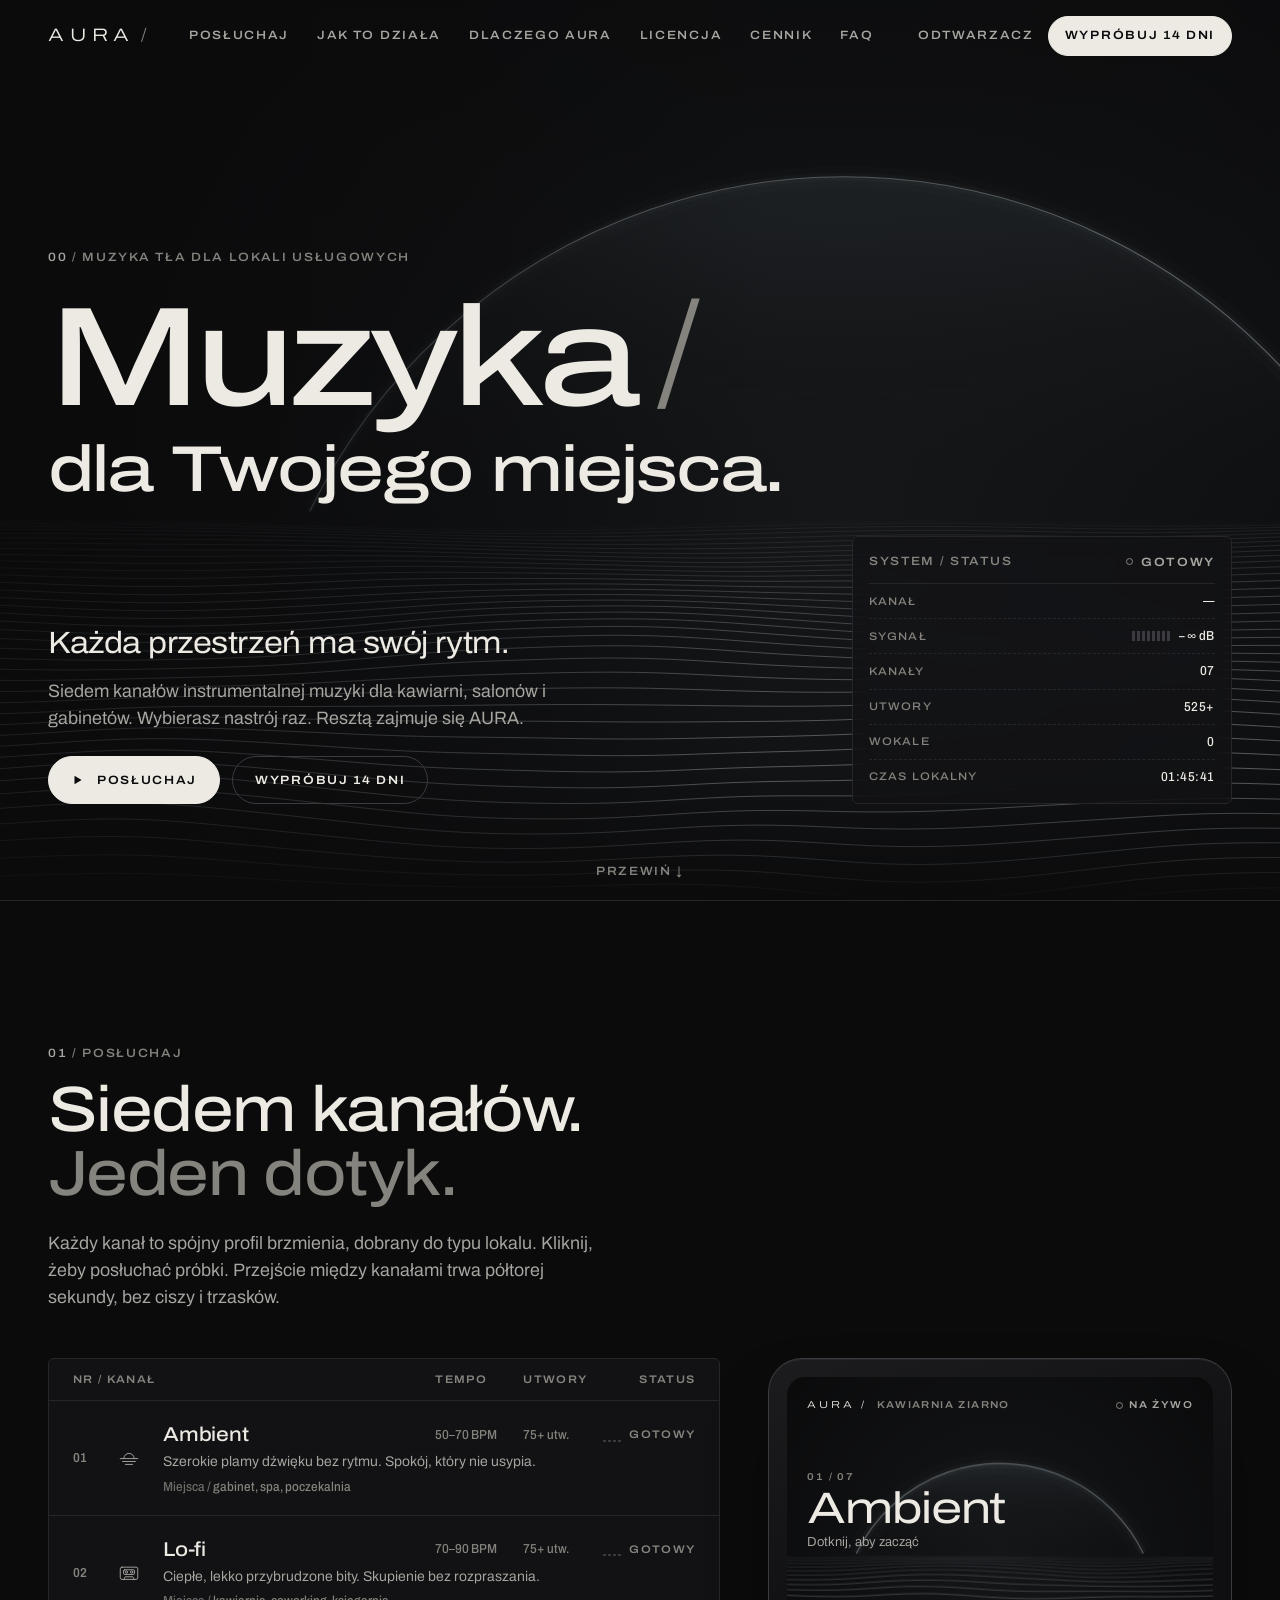
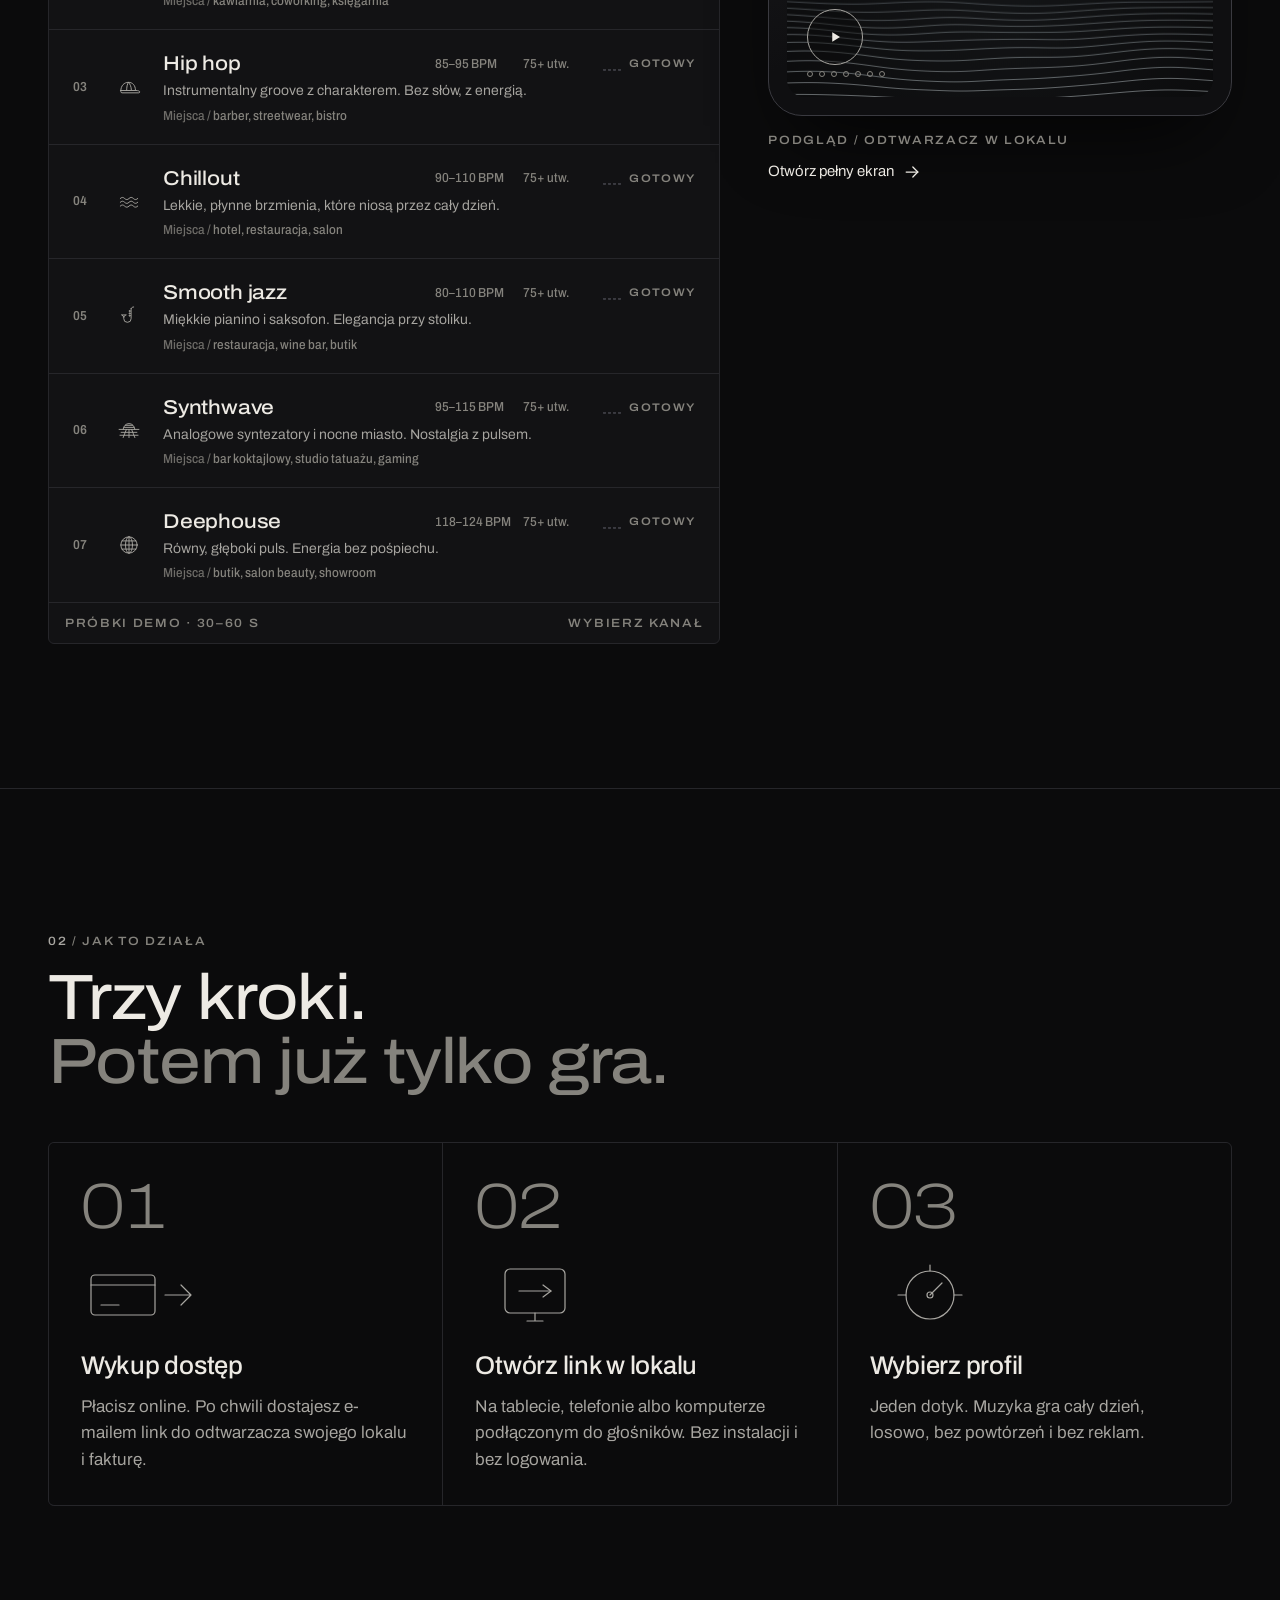
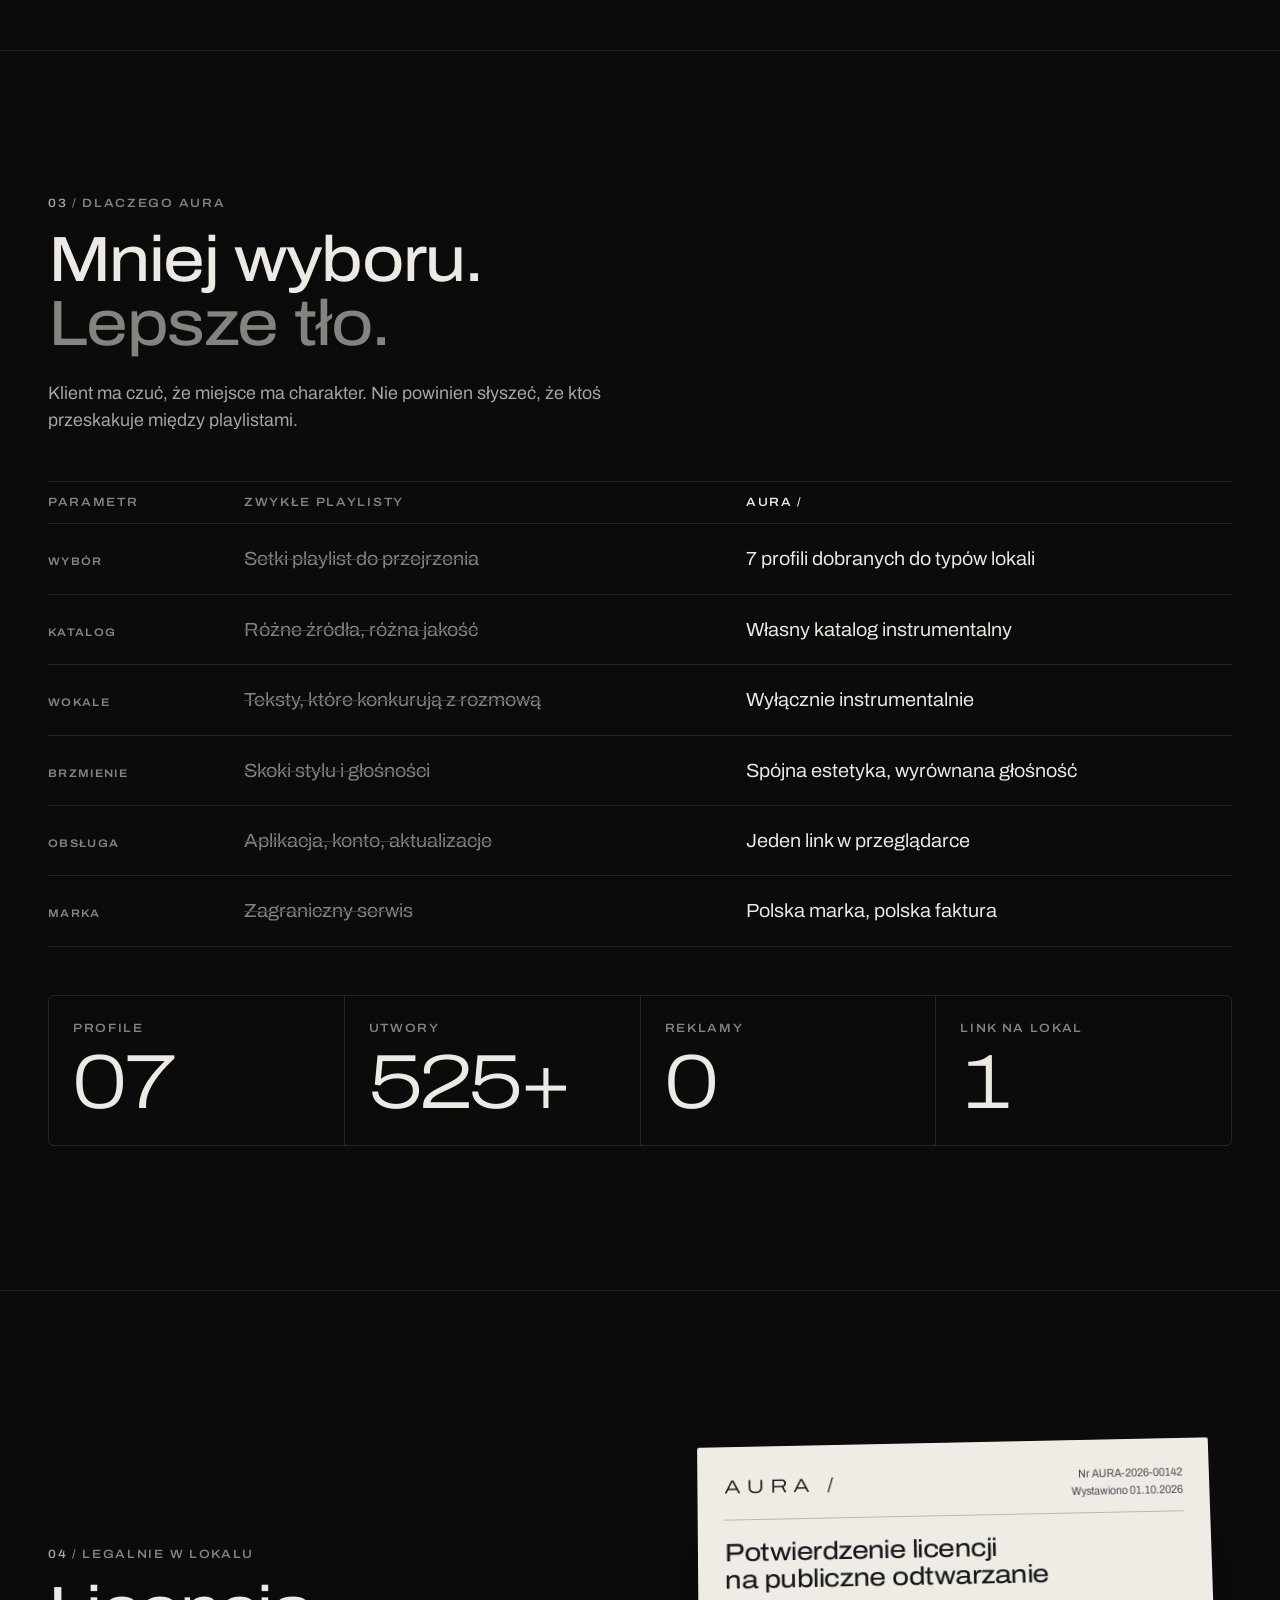
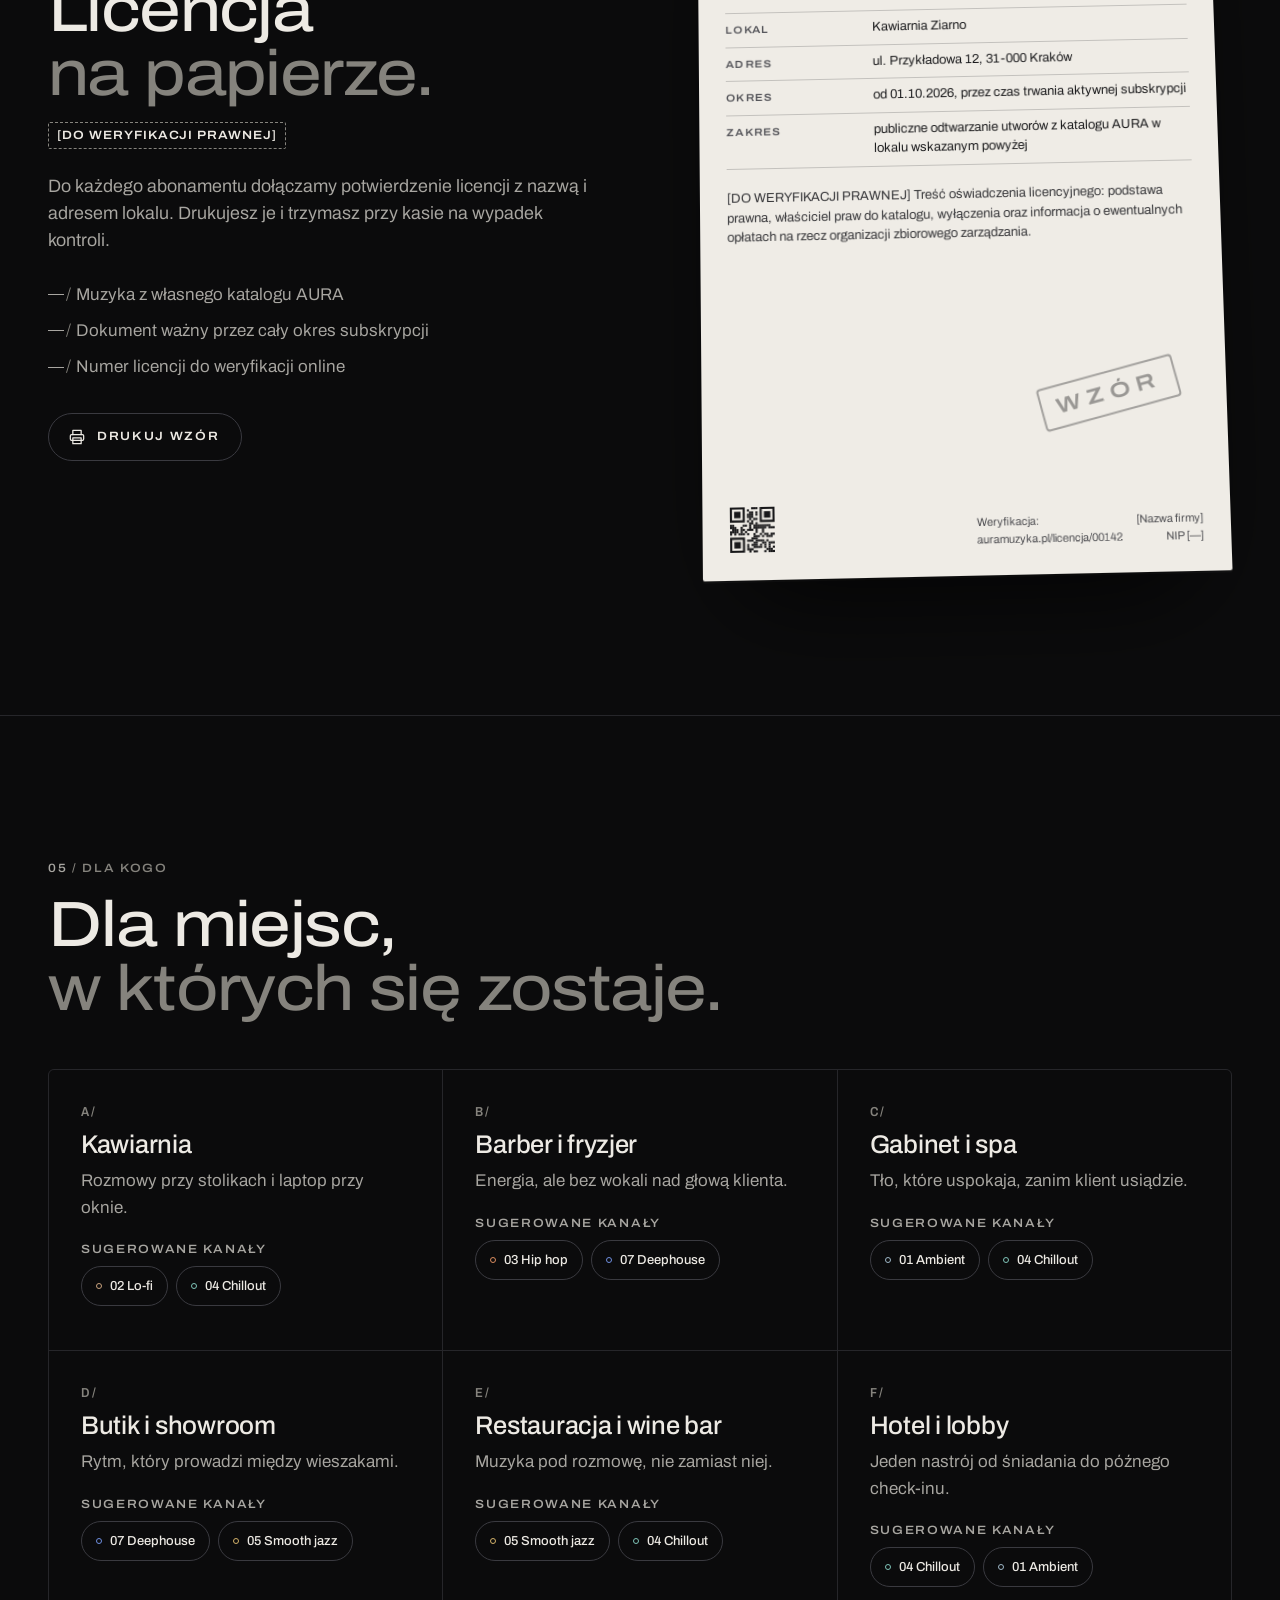
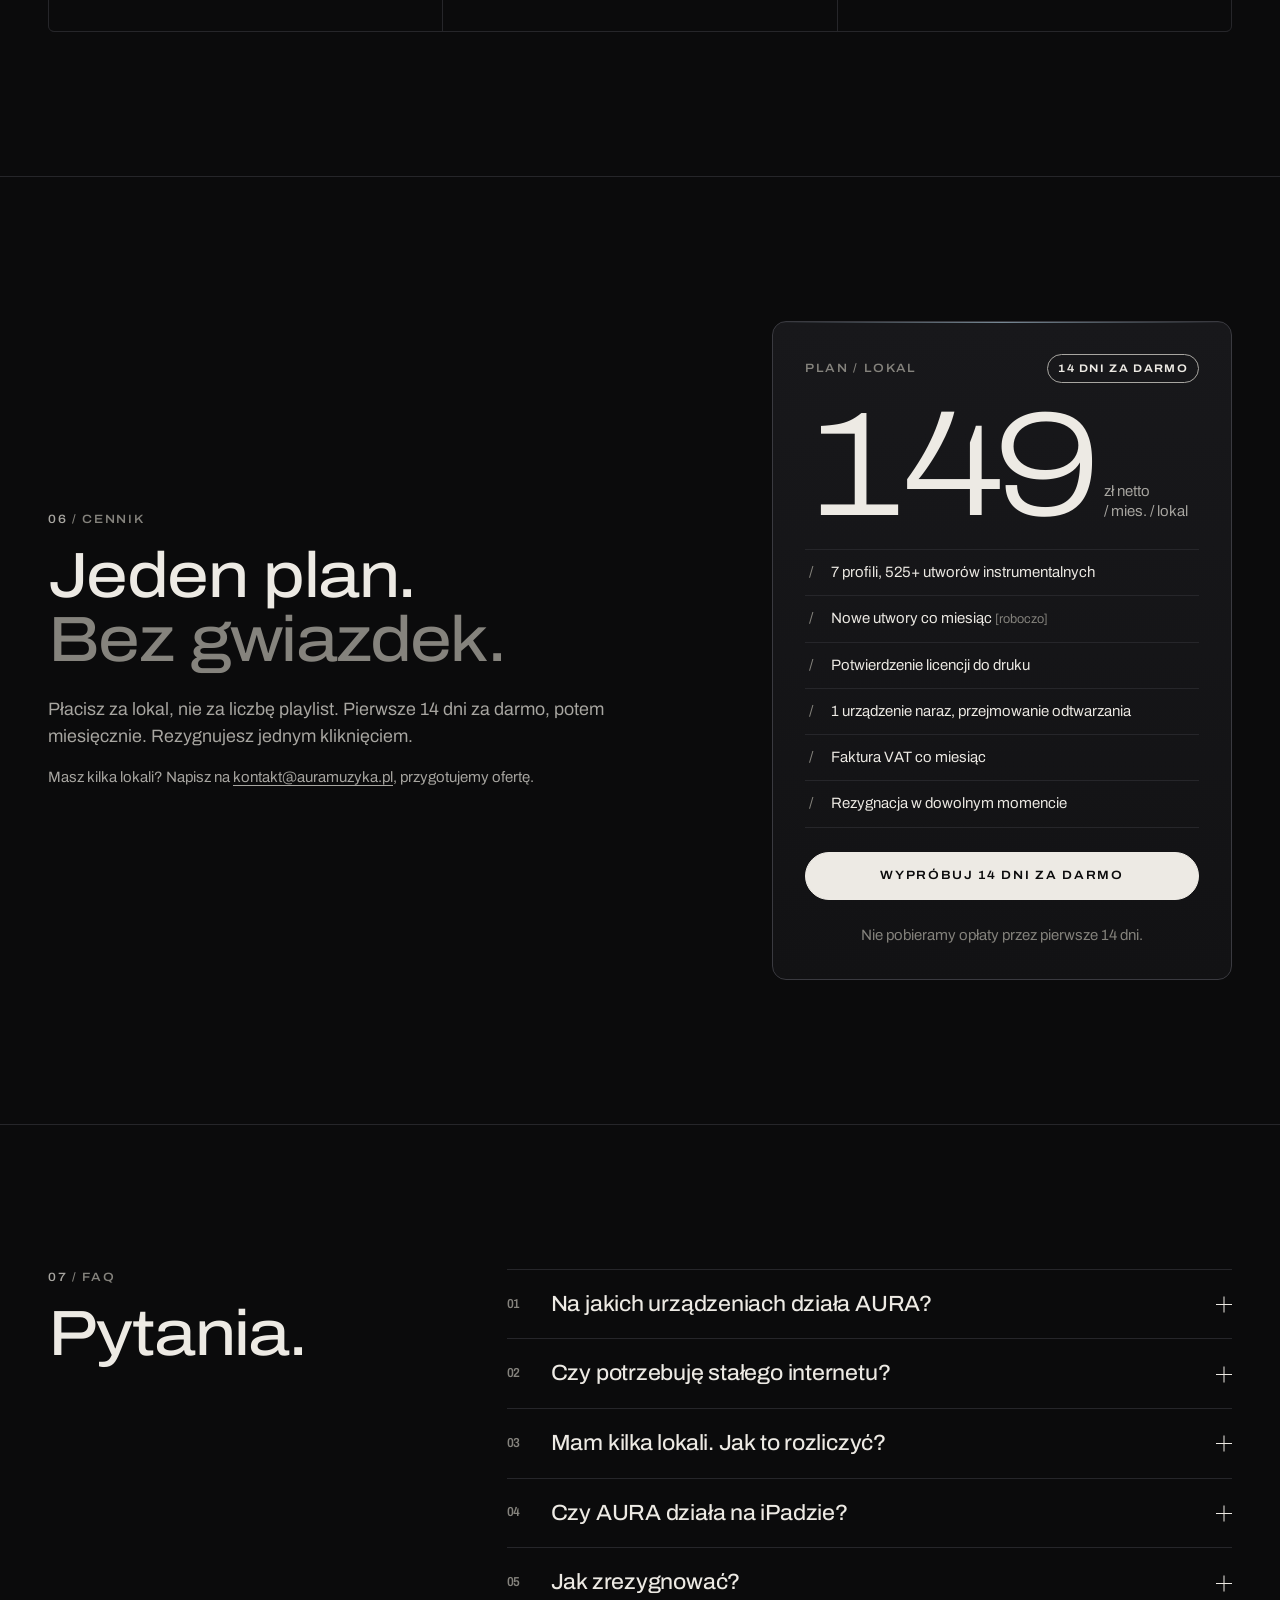
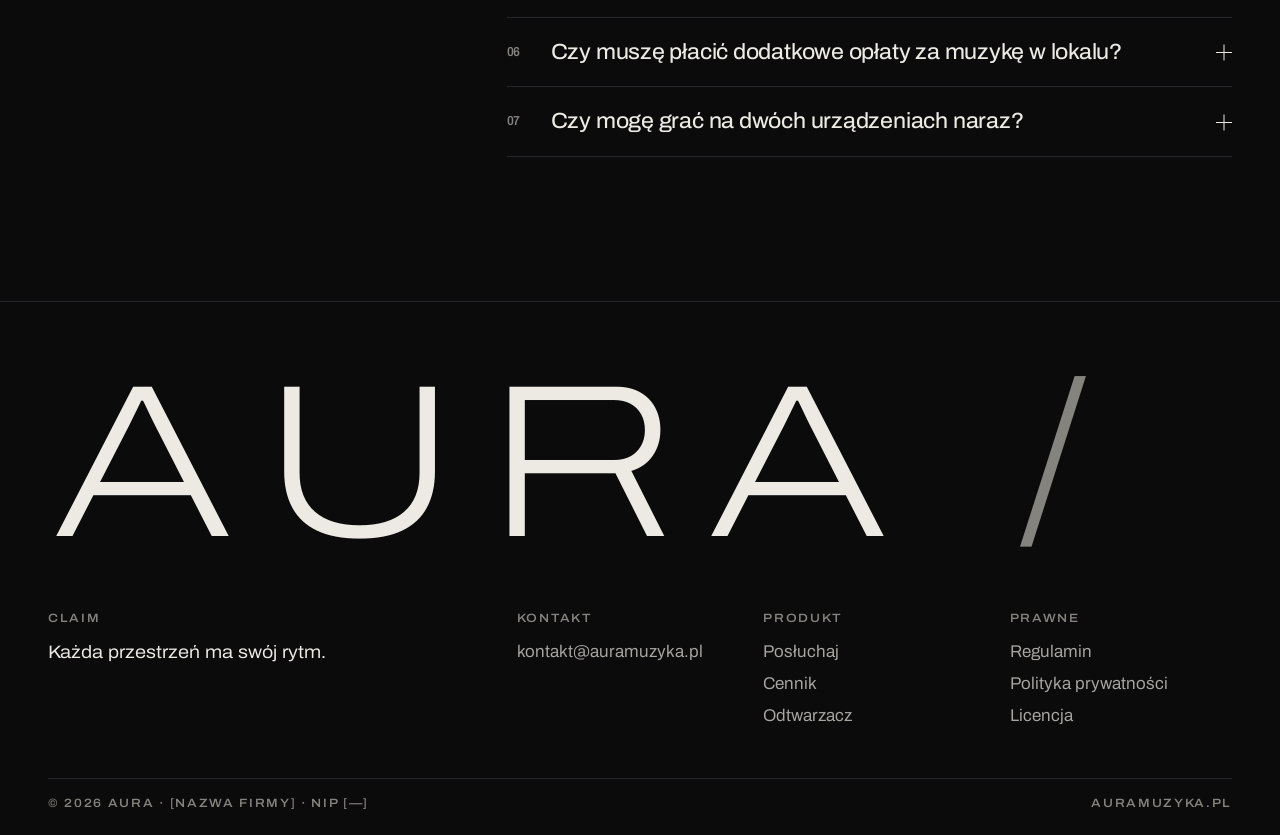
==== aura-prototyp/index.html @ 17c8ea60 "v1" ====
<!doctype html>
<html lang="pl">
<head>
  <meta charset="utf-8">
  <meta name="viewport" content="width=device-width, initial-scale=1, viewport-fit=cover">
  <title>AURA · Muzyka tła dla lokali · Każda przestrzeń ma swój rytm</title>
  <meta name="description" content="Instrumentalna muzyka tła dla kawiarni, salonów, gabinetów, butików i hoteli. Siedem profili, jeden link, legalnie w lokalu. 149 zł netto miesięcznie, 14 dni za darmo.">
  <meta name="theme-color" content="#0B0B0C">
  <link rel="icon" href="favicon.ico" sizes="32x32">
  <link rel="icon" href="assets/favicon.svg" type="image/svg+xml">
  <link rel="apple-touch-icon" href="apple-touch-icon.png">
  <link rel="preconnect" href="https://fonts.googleapis.com">
  <link rel="preconnect" href="https://fonts.gstatic.com" crossorigin>
  <link href="https://fonts.googleapis.com/css2?family=Archivo:wdth,wght@62..125,100..900&display=swap" rel="stylesheet">
  <link rel="stylesheet" href="css/styles.css">
  <script>document.documentElement.classList.add('js')</script>
</head>
<body class="page-landing">
  <a class="skip" href="#main">Przejdź do treści</a>

  <!-- 1. Nawigacja -->
  <header class="nav" id="nav">
    <div class="shell nav__inner">
      <a class="logo" href="#top" aria-label="AURA, strona główna">AURA <span class="logo__slash">/</span></a>
      <nav class="nav__links" aria-label="Główna">
        <a href="#posluchaj">Posłuchaj</a>
        <a href="#jak-to-dziala">Jak to działa</a>
        <a href="#dlaczego">Dlaczego AURA</a>
        <a href="#licencja">Licencja</a>
        <a href="#cennik">Cennik</a>
        <a href="#faq">FAQ</a>
      </nav>
      <div class="nav__actions">
        <a class="nav__player" href="player.html">Odtwarzacz</a>
        <button class="btn btn--solid btn--sm" type="button" data-open-checkout>Wypróbuj 14 dni</button>
        <button class="nav__menu" type="button" aria-expanded="false" aria-controls="menu" id="menu-toggle">
          <span class="nav__burger" aria-hidden="true"><i></i><i></i></span>
          <span class="nav__menu-label">Menu</span>
        </button>
      </div>
    </div>
  </header>

  <div class="menu" id="menu" hidden>
    <nav class="shell menu__inner" aria-label="Menu mobilne">
      <p class="label">Nawigacja / AURA</p>
      <ol class="menu__list">
        <li><a href="#posluchaj"><span class="idx">01</span>Posłuchaj</a></li>
        <li><a href="#jak-to-dziala"><span class="idx">02</span>Jak to działa</a></li>
        <li><a href="#dlaczego"><span class="idx">03</span>Dlaczego AURA</a></li>
        <li><a href="#licencja"><span class="idx">04</span>Licencja</a></li>
        <li><a href="#dla-kogo"><span class="idx">05</span>Dla kogo</a></li>
        <li><a href="#cennik"><span class="idx">06</span>Cennik</a></li>
        <li><a href="#faq"><span class="idx">07</span>FAQ</a></li>
      </ol>
      <div class="menu__foot">
        <button class="btn btn--solid" type="button" data-open-checkout>Wypróbuj 14 dni</button>
        <a class="btn" href="player.html">Otwórz odtwarzacz</a>
      </div>
    </nav>
  </div>

  <main id="main">
    <!-- 2. Hero -->
    <section class="hero" id="top" aria-labelledby="hero-title">
      <canvas class="hero__canvas" id="hero-canvas" aria-hidden="true"></canvas>
      <div class="hero__shade" aria-hidden="true"></div>
      <div class="shell hero__inner">
        <p class="label hero__eyebrow"><span class="idx">00</span> / Muzyka tła dla lokali usługowych</p>
        <h1 class="display hero__title" id="hero-title">Muzyka<span class="slash" aria-hidden="true">/</span> <span class="hero__title-sub">dla Twojego miejsca.</span></h1>
        <div class="hero__copy">
          <p class="hero__claim">Każda przestrzeń ma swój rytm.</p>
          <p class="lead">Siedem kanałów instrumentalnej muzyki dla kawiarni, salonów i gabinetów. Wybierasz nastrój raz. Resztą zajmuje się AURA.</p>
          <div class="hero__cta">
            <button class="btn btn--solid" type="button" id="hero-listen">
              <span class="btn__icon" data-ui-icon="play"></span>Posłuchaj
            </button>
            <button class="btn" type="button" data-open-checkout>Wypróbuj 14 dni</button>
          </div>
        </div>

        <aside class="status" aria-label="Status systemu AURA">
          <div class="status__head">
            <span class="label">System / Status</span>
            <span class="live" id="hero-live"><i class="live__dot"></i><span id="hero-live-text">Gotowy</span></span>
          </div>
          <dl class="status__rows">
            <div><dt>Kanał</dt><dd id="st-channel">—</dd></div>
            <div><dt>Sygnał</dt><dd><span class="meter" id="st-meter" aria-hidden="true"><i></i><i></i><i></i><i></i><i></i><i></i><i></i><i></i></span><span id="st-db">−∞ dB</span></dd></div>
            <div><dt>Kanały</dt><dd>07</dd></div>
            <div><dt>Utwory</dt><dd>525+</dd></div>
            <div><dt>Wokale</dt><dd>0</dd></div>
            <div><dt>Czas lokalny</dt><dd id="st-clock">--:--:--</dd></div>
          </dl>
        </aside>
      </div>
      <a class="hero__scroll label" href="#posluchaj">Przewiń <span aria-hidden="true">↓</span></a>
    </section>

    <!-- 3. Demo -->
    <section class="section demo" id="posluchaj" aria-labelledby="demo-title">
      <div class="shell">
        <header class="sec-head reveal">
          <p class="label"><span class="idx">01</span> / Posłuchaj</p>
          <h2 class="h2" id="demo-title">Siedem kanałów.<br><span class="muted">Jeden dotyk.</span></h2>
          <p class="lead">Każdy kanał to spójny profil brzmienia, dobrany do typu lokalu. Kliknij, żeby posłuchać próbki. Przejście między kanałami trwa półtorej sekundy, bez ciszy i trzasków.</p>
        </header>

        <div class="demo__grid">
          <div class="panel reveal">
            <div class="panel__head" aria-hidden="true">
              <span>Nr / Kanał</span><span>Miejsca</span><span>Tempo</span><span>Utwory</span><span>Status</span>
            </div>
            <ol class="channels" id="channels" aria-label="Kanały AURA"></ol>
            <p class="panel__foot label"><span>Próbki demo · 30–60 s</span><span id="panel-hint">Wybierz kanał</span></p>
          </div>

          <figure class="device reveal" aria-label="Podgląd odtwarzacza na tablecie">
            <div class="device__frame">
              <div class="device__screen">
                <canvas class="device__canvas" id="device-canvas" aria-hidden="true"></canvas>
                <div class="device__ui">
                  <div class="device__top">
                    <span class="device__logo">AURA /</span>
                    <span class="device__venue">Kawiarnia Ziarno</span>
                    <span class="device__live"><i class="live__dot"></i>Na żywo</span>
                  </div>
                  <div class="device__now">
                    <span class="device__idx" id="dv-idx">01 / 07</span>
                    <span class="device__name" id="dv-name">Ambient</span>
                    <span class="device__track" id="dv-track">Dotknij, aby zacząć</span>
                  </div>
                  <button class="device__play" type="button" id="dv-play" aria-label="Odtwórz">
                    <span data-ui-icon="play"></span>
                  </button>
                  <div class="device__dots" id="dv-dots" aria-hidden="true"></div>
                </div>
              </div>
            </div>
            <figcaption class="device__caption">
              <span class="label">Podgląd / Odtwarzacz w lokalu</span>
              <a class="link-arrow" href="player.html">Otwórz pełny ekran <span data-ui-icon="arrow"></span></a>
            </figcaption>
          </figure>
        </div>
      </div>
    </section>

    <!-- 4. Jak to działa -->
    <section class="section steps" id="jak-to-dziala" aria-labelledby="steps-title">
      <div class="shell">
        <header class="sec-head reveal">
          <p class="label"><span class="idx">02</span> / Jak to działa</p>
          <h2 class="h2" id="steps-title">Trzy kroki.<br><span class="muted">Potem już tylko gra.</span></h2>
        </header>
        <ol class="steps__list">
          <li class="step reveal">
            <span class="step__n">01</span>
            <svg class="step__art" viewBox="0 0 120 64" aria-hidden="true"><rect x="10" y="12" width="64" height="40" rx="4"/><path d="M10 22h64M20 42h18"/><path d="M84 32h26M100 22l10 10-10 10"/></svg>
            <h3 class="h3">Wykup dostęp</h3>
            <p>Płacisz online. Po chwili dostajesz e-mailem link do odtwarzacza swojego lokalu i fakturę.</p>
          </li>
          <li class="step reveal">
            <span class="step__n">02</span>
            <svg class="step__art" viewBox="0 0 120 64" aria-hidden="true"><rect x="30" y="6" width="60" height="44" rx="5"/><path d="M52 58h16M60 50v8"/><path d="M44 28h32"/><path d="M68 22l8 6-8 6"/></svg>
            <h3 class="h3">Otwórz link w lokalu</h3>
            <p>Na tablecie, telefonie albo komputerze podłączonym do głośników. Bez instalacji i bez logowania.</p>
          </li>
          <li class="step reveal">
            <span class="step__n">03</span>
            <svg class="step__art" viewBox="0 0 120 64" aria-hidden="true"><circle cx="60" cy="32" r="24"/><circle cx="60" cy="32" r="3"/><path d="M60 32l12-12"/><path d="M36 32h-8M92 32h-8M60 8V2"/></svg>
            <h3 class="h3">Wybierz profil</h3>
            <p>Jeden dotyk. Muzyka gra cały dzień, losowo, bez powtórzeń i bez reklam.</p>
          </li>
        </ol>
      </div>
    </section>

    <!-- 5. Dlaczego AURA -->
    <section class="section why" id="dlaczego" aria-labelledby="why-title">
      <div class="shell">
        <header class="sec-head reveal">
          <p class="label"><span class="idx">03</span> / Dlaczego AURA</p>
          <h2 class="h2" id="why-title">Mniej wyboru.<br><span class="muted">Lepsze tło.</span></h2>
          <p class="lead">Klient ma czuć, że miejsce ma charakter. Nie powinien słyszeć, że ktoś przeskakuje między playlistami.</p>
        </header>

        <div class="compare reveal" role="table" aria-label="Porównanie: zwykłe playlisty i AURA">
          <div class="compare__row compare__row--head" role="row">
            <span role="columnheader" class="label">Parametr</span>
            <span role="columnheader" class="label">Zwykłe playlisty</span>
            <span role="columnheader" class="label compare__aura">AURA /</span>
          </div>
          <div class="compare__row" role="row"><span role="rowheader">Wybór</span><span role="cell">Setki playlist do przejrzenia</span><span role="cell">7 profili dobranych do typów lokali</span></div>
          <div class="compare__row" role="row"><span role="rowheader">Katalog</span><span role="cell">Różne źródła, różna jakość</span><span role="cell">Własny katalog instrumentalny</span></div>
          <div class="compare__row" role="row"><span role="rowheader">Wokale</span><span role="cell">Teksty, które konkurują z rozmową</span><span role="cell">Wyłącznie instrumentalnie</span></div>
          <div class="compare__row" role="row"><span role="rowheader">Brzmienie</span><span role="cell">Skoki stylu i głośności</span><span role="cell">Spójna estetyka, wyrównana głośność</span></div>
          <div class="compare__row" role="row"><span role="rowheader">Obsługa</span><span role="cell">Aplikacja, konto, aktualizacje</span><span role="cell">Jeden link w przeglądarce</span></div>
          <div class="compare__row" role="row"><span role="rowheader">Marka</span><span role="cell">Zagraniczny serwis</span><span role="cell">Polska marka, polska faktura</span></div>
        </div>

        <dl class="stats reveal">
          <div><dt class="label">Profile</dt><dd>07</dd></div>
          <div><dt class="label">Utwory</dt><dd>525+</dd></div>
          <div><dt class="label">Reklamy</dt><dd>0</dd></div>
          <div><dt class="label">Link na lokal</dt><dd>1</dd></div>
        </dl>
      </div>
    </section>

    <!-- 6. Legalnie w lokalu -->
    <section class="section legal" id="licencja" aria-labelledby="legal-title">
      <div class="shell legal__grid">
        <header class="sec-head reveal">
          <p class="label"><span class="idx">04</span> / Legalnie w lokalu</p>
          <h2 class="h2" id="legal-title">Licencja<br><span class="muted">na papierze.</span></h2>
          <p class="flag">[DO WERYFIKACJI PRAWNEJ]</p>
          <p class="lead">Do każdego abonamentu dołączamy potwierdzenie licencji z nazwą i adresem lokalu. Drukujesz je i trzymasz przy kasie na wypadek kontroli.</p>
          <ul class="ticks">
            <li>Muzyka z własnego katalogu AURA</li>
            <li>Dokument ważny przez cały okres subskrypcji</li>
            <li>Numer licencji do weryfikacji online</li>
          </ul>
          <button class="btn" type="button" id="print-license"><span class="btn__icon" data-ui-icon="print"></span>Drukuj wzór</button>
        </header>

        <article class="doc reveal" aria-label="Wzór potwierdzenia licencji">
          <div class="doc__paper">
            <header class="doc__head">
              <span class="doc__logo">AURA /</span>
              <span class="doc__meta">Nr AURA-2026-00142<br>Wystawiono 01.10.2026</span>
            </header>
            <h3 class="doc__title">Potwierdzenie licencji<br>na publiczne odtwarzanie</h3>
            <dl class="doc__fields">
              <div><dt>Lokal</dt><dd>Kawiarnia Ziarno</dd></div>
              <div><dt>Adres</dt><dd>ul. Przykładowa 12, 31-000 Kraków</dd></div>
              <div><dt>Okres</dt><dd>od 01.10.2026, przez czas trwania aktywnej subskrypcji</dd></div>
              <div><dt>Zakres</dt><dd>publiczne odtwarzanie utworów z katalogu AURA w lokalu wskazanym powyżej</dd></div>
            </dl>
            <p class="doc__body">[DO WERYFIKACJI PRAWNEJ] Treść oświadczenia licencyjnego: podstawa prawna, właściciel praw do katalogu, wyłączenia oraz informacja o ewentualnych opłatach na rzecz organizacji zbiorowego zarządzania.</p>
            <footer class="doc__foot">
              <svg class="doc__qr" viewBox="0 0 21 21" aria-hidden="true" id="doc-qr"></svg>
              <span class="doc__verify">Weryfikacja:<br>auramuzyka.pl/licencja/00142</span>
              <span class="doc__sign">[Nazwa firmy]<br>NIP [—]</span>
            </footer>
            <span class="doc__stamp" aria-hidden="true">Wzór</span>
          </div>
        </article>
      </div>
    </section>

    <!-- 7. Dla kogo -->
    <section class="section venues" id="dla-kogo" aria-labelledby="venues-title">
      <div class="shell">
        <header class="sec-head reveal">
          <p class="label"><span class="idx">05</span> / Dla kogo</p>
          <h2 class="h2" id="venues-title">Dla miejsc,<br><span class="muted">w których się zostaje.</span></h2>
        </header>
        <ul class="venues__grid" id="venues"></ul>
      </div>
    </section>

    <!-- 8. Cennik -->
    <section class="section pricing" id="cennik" aria-labelledby="pricing-title">
      <div class="shell pricing__grid">
        <header class="sec-head reveal">
          <p class="label"><span class="idx">06</span> / Cennik</p>
          <h2 class="h2" id="pricing-title">Jeden plan.<br><span class="muted">Bez gwiazdek.</span></h2>
          <p class="lead">Płacisz za lokal, nie za liczbę playlist. Pierwsze 14 dni za darmo, potem miesięcznie. Rezygnujesz jednym kliknięciem.</p>
          <p class="pricing__multi">Masz kilka lokali? Napisz na <a href="mailto:kontakt@auramuzyka.pl">kontakt@auramuzyka.pl</a>, przygotujemy ofertę.</p>
        </header>

        <article class="plan reveal" aria-labelledby="plan-name">
          <div class="plan__head">
            <span class="label" id="plan-name">Plan / Lokal</span>
            <span class="plan__badge">14 dni za darmo</span>
          </div>
          <p class="plan__price"><span class="plan__amount">149</span><span class="plan__unit">zł netto<br>/ mies. / lokal</span></p>
          <ul class="plan__list">
            <li>7 profili, 525+ utworów instrumentalnych</li>
            <li>Nowe utwory co miesiąc <span class="wip">[roboczo]</span></li>
            <li>Potwierdzenie licencji do druku</li>
            <li>1 urządzenie naraz, przejmowanie odtwarzania</li>
            <li>Faktura VAT co miesiąc</li>
            <li>Rezygnacja w dowolnym momencie</li>
          </ul>
          <button class="btn btn--solid btn--block" type="button" data-open-checkout>Wypróbuj 14 dni za darmo</button>
          <p class="plan__note">Nie pobieramy opłaty przez pierwsze 14 dni.</p>
        </article>
      </div>
    </section>

    <!-- 9. FAQ -->
    <section class="section faq" id="faq" aria-labelledby="faq-title">
      <div class="shell faq__grid">
        <header class="sec-head reveal">
          <p class="label"><span class="idx">07</span> / FAQ</p>
          <h2 class="h2" id="faq-title">Pytania.</h2>
        </header>
        <div class="faq__list">
          <details class="qa">
            <summary><span class="qa__n">01</span><span class="qa__q">Na jakich urządzeniach działa AURA?</span><span class="qa__x" aria-hidden="true"></span></summary>
            <div class="qa__a"><p>Na każdym urządzeniu z aktualną przeglądarką: tablecie, telefonie, laptopie albo mini-PC podłączonym do nagłośnienia. Nie trzeba niczego instalować.</p></div>
          </details>
          <details class="qa">
            <summary><span class="qa__n">02</span><span class="qa__q">Czy potrzebuję stałego internetu?</span><span class="qa__x" aria-hidden="true"></span></summary>
            <div class="qa__a"><p>Tak, muzyka jest odtwarzana strumieniowo. Wystarczy zwykłe Wi-Fi w lokalu: godzina muzyki to ok. 80 MB. Przy krótkiej przerwie w sieci odtwarzacz gra dalej z bufora i sam wznawia połączenie.</p></div>
          </details>
          <details class="qa">
            <summary><span class="qa__n">03</span><span class="qa__q">Mam kilka lokali. Jak to rozliczyć?</span><span class="qa__x" aria-hidden="true"></span></summary>
            <div class="qa__a"><p>Każdy lokal ma własny link i własne potwierdzenie licencji. Przy trzech i więcej lokalach przygotujemy indywidualną ofertę i jedną zbiorczą fakturę.</p></div>
          </details>
          <details class="qa">
            <summary><span class="qa__n">04</span><span class="qa__q">Czy AURA działa na iPadzie?</span><span class="qa__x" aria-hidden="true"></span></summary>
            <div class="qa__a"><p>Tak, w Safari. Zalecamy dodać odtwarzacz do ekranu początkowego i zostawić włączony ekran: iPadOS może wstrzymać dźwięk po zablokowaniu urządzenia.</p></div>
          </details>
          <details class="qa">
            <summary><span class="qa__n">05</span><span class="qa__q">Jak zrezygnować?</span><span class="qa__x" aria-hidden="true"></span></summary>
            <div class="qa__a"><p>W panelu płatności, jednym kliknięciem, w dowolnym momencie. Dostęp działa do końca opłaconego okresu. W czasie 14-dniowego okresu próbnego nic nie płacisz.</p></div>
          </details>
          <details class="qa">
            <summary><span class="qa__n">06</span><span class="qa__q">Czy muszę płacić dodatkowe opłaty za muzykę w lokalu?</span><span class="qa__x" aria-hidden="true"></span></summary>
            <div class="qa__a"><p><span class="flag">[DO WERYFIKACJI PRAWNEJ]</span> Odpowiedź zależy od modelu licencjonowania katalogu. Treść uzupełnimy po weryfikacji prawnej.</p></div>
          </details>
          <details class="qa">
            <summary><span class="qa__n">07</span><span class="qa__q">Czy mogę grać na dwóch urządzeniach naraz?</span><span class="qa__x" aria-hidden="true"></span></summary>
            <div class="qa__a"><p>Jeden link gra na jednym urządzeniu naraz. Gdy otworzysz go na drugim, możesz jednym dotknięciem przejąć odtwarzanie. Potrzebujesz dwóch stref? Dopiszemy drugie urządzenie do planu.</p></div>
          </details>
        </div>
      </div>
    </section>
  </main>

  <!-- 10. Stopka -->
  <footer class="footer">
    <div class="shell">
      <p class="footer__mark" aria-hidden="true">AURA <span class="logo__slash">/</span></p>
      <div class="footer__grid">
        <div>
          <p class="label">Claim</p>
          <p class="footer__claim">Każda przestrzeń ma swój rytm.</p>
        </div>
        <div>
          <p class="label">Kontakt</p>
          <p><a href="mailto:kontakt@auramuzyka.pl">kontakt@auramuzyka.pl</a></p>
        </div>
        <div>
          <p class="label">Produkt</p>
          <ul>
            <li><a href="#posluchaj">Posłuchaj</a></li>
            <li><a href="#cennik">Cennik</a></li>
            <li><a href="player.html">Odtwarzacz</a></li>
          </ul>
        </div>
        <div>
          <p class="label">Prawne</p>
          <ul>
            <li><a href="#" data-dummy>Regulamin</a></li>
            <li><a href="#" data-dummy>Polityka prywatności</a></li>
            <li><a href="#licencja">Licencja</a></li>
          </ul>
        </div>
      </div>
      <p class="footer__legal label"><span>© 2026 AURA · [Nazwa firmy] · NIP [—]</span><span>auramuzyka.pl</span></p>
    </div>
  </footer>

  <!-- Atrapa płatności -->
  <dialog class="modal" id="checkout" aria-labelledby="co-title">
    <div class="modal__body">
      <div class="modal__head">
        <span class="proto-tag">Prototyp / Atrapa</span>
        <button class="modal__close" type="button" data-close aria-label="Zamknij">×</button>
      </div>
      <form class="co" id="co-form" novalidate>
        <h2 class="h3" id="co-title">Zacznij 14 dni za darmo</h2>
        <p class="co__sum"><span>AURA / Plan Lokal</span><span>0 zł dziś, potem 149 zł netto / mies.</span></p>
        <label class="field"><span class="label">E-mail</span><input type="email" name="email" autocomplete="off" placeholder="kawiarnia@przyklad.pl" required></label>
        <label class="field"><span class="label">Nazwa lokalu</span><input type="text" name="venue" autocomplete="off" placeholder="Kawiarnia Ziarno" required></label>
        <label class="field"><span class="label">NIP (opcjonalnie)</span><input type="text" name="nip" inputmode="numeric" autocomplete="off" placeholder="000-000-00-00"></label>
        <button class="btn btn--solid btn--block" type="submit">Przejdź do płatności</button>
        <p class="co__note">To atrapa. Dane nie są nigdzie wysyłane. W produkcji tu nastąpi przekierowanie do bezpiecznej płatności.</p>
      </form>
      <div class="co-done" id="co-done" hidden>
        <p class="label">Status / Gotowe</p>
        <h2 class="h3">Link do odtwarzacza jest gotowy</h2>
        <p>W prawdziwej wersji link przyjdzie też e-mailem razem z potwierdzeniem licencji.</p>
        <p class="co-done__link">auramuzyka.pl/p/<span>•••••••••••••</span></p>
        <a class="btn btn--solid btn--block" href="player.html">Otwórz odtwarzacz</a>
      </div>
    </div>
  </dialog>

  <div class="toast" id="toast" role="status" aria-live="polite"></div>

  <script src="js/profiles.js" defer></script>
  <script src="js/audio.js" defer></script>
  <script src="js/visual.js" defer></script>
  <script src="js/main.js" defer></script>
</body>
</html>
---- aura-prototyp/css/styles.css ----
/* =========================================================================
   AURA · prototyp · wspólne style (landing + odtwarzacz)
   1. Tokeny   2. Baza   3. Komponenty   4. Landing   5. Odtwarzacz
   6. Druk     7. Ograniczony ruch
   ========================================================================= */

/* ---------- 1. TOKENY: tu strojenie wyglądu ---------- */

@property --accent {
  syntax: '<color>';
  inherits: true;
  initial-value: #9FB8C8;
}

:root {
  /* Kolory bazowe */
  --bg: #0B0B0C;
  --surface: #121214;
  --surface-2: #18181B;
  --line: #26262A;          /* siatka, hairline */
  --line-strong: #3A3A40;
  --text: #EDEAE4;          /* złamana biel, ≈16:1 */
  --text-2: #A8A6A1;        /* tekst drugorzędny, ≈8:1 */
  --text-3: #85837D;        /* etykiety danych, ≈5:1 (AA) */
  --paper: #EFECE6;         /* makieta dokumentu */
  --ink: #18181A;
  --scrim: rgba(11, 11, 12, .78);

  /* Akcenty profili: tylko wizualizacja i drobne wskaźniki */
  --a-ambient: #9FB8C8;
  --a-lofi: #C9A27E;
  --a-hiphop: #D98B5F;
  --a-chillout: #7FC4B8;
  --a-smooth-jazz: #D4B26A;
  --a-synthwave: #B58CD9;
  --a-deephouse: #6F8FE0;
  --accent: var(--a-ambient); /* aktywny profil, ustawiany z JS */

  /* Typografia: Archivo (zmienna, wdth 62–125, wght 100–900) */
  --font: 'Archivo', ui-sans-serif, system-ui, -apple-system, 'Segoe UI', sans-serif;
  --fs-display: clamp(56px, 11vw, 176px);
  --fs-hero-sub: .46em;     /* względem --fs-display */
  --fs-h2: clamp(36px, 5vw, 72px);
  --fs-h3: clamp(20px, 2vw, 28px);
  --fs-lead: clamp(17px, 1.4vw, 20px);
  --fs-body: 17px;
  --fs-small: 15px;
  --fs-label: 12px;
  --fs-data: 13px;
  --fs-player: clamp(48px, 10vmin, 128px);
  --wdth-display: 125%;
  --wdth-heading: 115%;
  --wdth-label: 112%;
  --wdth-data: 88%;
  --wght-display: 500;
  --wght-heading: 450;
  --wght-body: 380;
  --wght-label: 550;
  --track-display: -0.04em;
  --track-label: 0.14em;

  /* Odstępy */
  --s-1: 4px;  --s-2: 8px;  --s-3: 12px; --s-4: 16px; --s-5: 24px;
  --s-6: 32px; --s-7: 48px; --s-8: 64px; --s-9: 96px; --s-10: 144px;
  --gutter: 16px;
  --section: var(--s-9);
  --maxw: 1440px;
  --nav-h: 64px;

  /* Promienie */
  --r-1: 2px;
  --r-2: 6px;
  --r-3: 14px;
  --r-pill: 999px;

  /* Ruch */
  --t-fast: 160ms;
  --t-base: 320ms;
  --t-slow: 900ms;
  --t-xfade: 1500ms;
  --ease: cubic-bezier(.2, .7, .1, 1);

  color-scheme: dark;
  transition: --accent var(--t-xfade) var(--ease);
}

@media (min-width: 768px) {
  :root { --gutter: 32px; --section: 128px; --nav-h: 72px; }
}
@media (min-width: 1280px) {
  :root { --gutter: 48px; --section: var(--s-10); }
}

/* ---------- 2. BAZA ---------- */

*, *::before, *::after { box-sizing: border-box; }
html { -webkit-text-size-adjust: 100%; scroll-padding-top: calc(var(--nav-h) + 16px); }
@media (prefers-reduced-motion: no-preference) { html { scroll-behavior: smooth; } }

body {
  margin: 0;
  background: var(--bg);
  color: var(--text);
  font-family: var(--font);
  font-size: var(--fs-body);
  font-weight: var(--wght-body);
  font-stretch: 100%;
  line-height: 1.55;
  -webkit-font-smoothing: antialiased;
  -moz-osx-font-smoothing: grayscale;
  text-rendering: optimizeLegibility;
}
body.menu-open { overflow: hidden; }

img, svg, canvas { display: block; }
a { color: inherit; text-decoration-thickness: 1px; text-underline-offset: 3px; }
button { font: inherit; color: inherit; }
p { margin: 0; }
h1, h2, h3 { margin: 0; font-weight: var(--wght-heading); }
ul, ol { margin: 0; padding: 0; list-style: none; }
dl, dd { margin: 0; }

:focus { outline: none; }
:focus-visible {
  outline: 2px solid var(--text);
  outline-offset: 3px;
  border-radius: var(--r-1);
}

.sr {
  position: absolute; width: 1px; height: 1px; overflow: hidden;
  clip: rect(0 0 0 0); clip-path: inset(50%); white-space: nowrap;
}

.skip {
  position: absolute; left: var(--gutter); top: -100px; z-index: 100;
  padding: 10px 16px; background: var(--text); color: var(--bg); border-radius: var(--r-pill);
}
.skip:focus { top: 12px; }

.shell {
  width: 100%;
  max-width: var(--maxw);
  margin-inline: auto;
  padding-inline: var(--gutter);
}

/* Typografia */
.display {
  font-size: var(--fs-display);
  font-stretch: var(--wdth-display);
  font-weight: var(--wght-display);
  letter-spacing: var(--track-display);
  line-height: .88;
}
.h2 {
  font-size: var(--fs-h2);
  font-stretch: var(--wdth-heading);
  font-weight: var(--wght-heading);
  letter-spacing: -0.025em;
  line-height: 1;
}
.h3 {
  font-size: var(--fs-h3);
  font-stretch: 100%;
  font-weight: 500;
  letter-spacing: -0.01em;
  line-height: 1.2;
}
.lead { font-size: var(--fs-lead); color: var(--text-2); max-width: 56ch; line-height: 1.5; }
.muted { color: var(--text-3); }
.label {
  font-size: var(--fs-label);
  font-stretch: var(--wdth-label);
  font-weight: var(--wght-label);
  letter-spacing: var(--track-label);
  text-transform: uppercase;
  line-height: 1.4;
  color: var(--text-3);
  font-variant-numeric: tabular-nums;
}
.label .idx, .idx { color: var(--text-2); font-variant-numeric: tabular-nums; }
.slash {
  display: inline-block;
  font-weight: 200;
  color: var(--text-3);
  margin-inline: .16em .02em; /* odstęp: „Muzyka /” */
  transform: translateY(-.02em);
}
.flag {
  display: inline-block;
  font-size: var(--fs-label);
  font-stretch: var(--wdth-label);
  font-weight: 600;
  letter-spacing: .08em;
  color: var(--text);
  border: 1px dashed var(--text-3);
  padding: 3px 8px;
  justify-self: start;
  border-radius: var(--r-1);
}
.wip { color: var(--text-3); font-size: .85em; }

/* ---------- 3. KOMPONENTY ---------- */

.logo {
  display: inline-flex; align-items: baseline; gap: .35em;
  font-stretch: 125%;
  font-weight: 300;
  letter-spacing: .32em;
  font-size: 18px;
  text-decoration: none;
  white-space: nowrap;
}
.logo__slash { font-weight: 200; color: var(--text-3); letter-spacing: 0; }

.btn {
  --btn-bg: transparent; --btn-fg: var(--text); --btn-bd: var(--line-strong);
  display: inline-flex; align-items: center; justify-content: center; gap: 10px;
  min-height: 48px;
  padding: 0 22px;
  border-radius: var(--r-pill);
  border: 1px solid var(--btn-bd);
  background: var(--btn-bg);
  color: var(--btn-fg);
  font-size: var(--fs-label);
  font-stretch: var(--wdth-label);
  font-weight: 600;
  letter-spacing: var(--track-label);
  text-transform: uppercase;
  text-decoration: none;
  cursor: pointer;
  white-space: nowrap;
  transition: background var(--t-fast) var(--ease), color var(--t-fast) var(--ease), border-color var(--t-fast) var(--ease), transform var(--t-fast) var(--ease);
}
.btn:hover { --btn-bd: var(--text); }
.btn:active { transform: scale(.98); }
.btn--solid { --btn-bg: var(--text); --btn-fg: var(--bg); --btn-bd: var(--text); }
.btn--solid:hover { --btn-bg: #fff; }
.btn--sm { min-height: 40px; padding: 0 16px; }
.btn--block { width: 100%; }
.btn__icon { display: inline-flex; margin-left: -4px; }

.link-arrow {
  display: inline-flex; align-items: center; gap: 8px;
  font-size: var(--fs-small); color: var(--text); text-decoration: none;
}
.link-arrow span { display: inline-flex; transition: transform var(--t-fast) var(--ease); }
.link-arrow:hover span { transform: translateX(4px); }

.live { display: inline-flex; align-items: center; gap: 8px; font-size: var(--fs-label); font-stretch: var(--wdth-label); font-weight: 600; letter-spacing: var(--track-label); text-transform: uppercase; color: var(--text-2); }
.live__dot {
  width: 7px; height: 7px; border-radius: 50%;
  border: 1px solid var(--text-3);
  display: inline-block;
  flex: none;
}
.is-live .live__dot, .live.is-live .live__dot {
  background: var(--accent); border-color: var(--accent);
  box-shadow: 0 0 0 0 color-mix(in srgb, var(--accent) 60%, transparent);
  animation: pulse 2s var(--ease) infinite;
}
@keyframes pulse {
  0% { box-shadow: 0 0 0 0 color-mix(in srgb, var(--accent) 55%, transparent); }
  70% { box-shadow: 0 0 0 8px color-mix(in srgb, var(--accent) 0%, transparent); }
  100% { box-shadow: 0 0 0 0 transparent; }
}

.meter { display: inline-flex; gap: 2px; align-items: flex-end; height: 10px; margin-right: 8px; vertical-align: -1px; }
.meter i { width: 3px; height: 100%; background: var(--line-strong); transition: background var(--t-fast); }
.meter i.on { background: var(--text-2); }
.meter i.on:nth-child(n+7) { background: var(--accent); }

.toast {
  position: fixed; left: 50%; bottom: 24px; z-index: 90;
  transform: translate(-50%, 20px); opacity: 0; pointer-events: none;
  background: var(--surface-2); border: 1px solid var(--line-strong); color: var(--text);
  padding: 12px 18px; border-radius: var(--r-pill);
  font-size: var(--fs-small);
  transition: opacity var(--t-base) var(--ease), transform var(--t-base) var(--ease);
  max-width: calc(100vw - 32px);
}
.toast.is-on { opacity: 1; transform: translate(-50%, 0); }

.proto-tag {
  display: inline-flex; align-items: center; gap: 6px;
  font-size: 11px; font-stretch: var(--wdth-label); font-weight: 650; letter-spacing: .12em; text-transform: uppercase;
  color: var(--text); border: 1px dashed var(--text-2); padding: 4px 10px; border-radius: var(--r-pill);
}

/* Wejście sekcji */
.js .reveal { opacity: 0; transform: translateY(18px); transition: opacity var(--t-slow) var(--ease), transform var(--t-slow) var(--ease); }
.js .reveal.is-in { opacity: 1; transform: none; }

/* ---------- 4. LANDING ---------- */

/* Nawigacja */
.nav {
  position: fixed; inset: 0 0 auto; z-index: 50;
  height: var(--nav-h);
  transition: background var(--t-base) var(--ease), border-color var(--t-base) var(--ease), backdrop-filter var(--t-base);
  border-bottom: 1px solid transparent;
}
.nav.is-scrolled {
  background: rgba(11, 11, 12, .72);
  -webkit-backdrop-filter: blur(14px) saturate(1.2);
  backdrop-filter: blur(14px) saturate(1.2);
  border-bottom-color: var(--line);
}
.nav__inner { height: 100%; display: flex; align-items: center; justify-content: space-between; gap: var(--s-5); }
.nav__links { display: none; }
.nav__links a, .nav__player {
  font-size: var(--fs-label); font-stretch: var(--wdth-label); font-weight: 550; letter-spacing: var(--track-label);
  text-transform: uppercase; text-decoration: none; color: var(--text-2);
  padding: 8px 2px;
  transition: color var(--t-fast);
}
.nav__links a:hover, .nav__player:hover { color: var(--text); }
.nav__actions { display: flex; align-items: center; gap: var(--s-3); }
.nav__actions .btn { display: none; }
.nav__player { display: none; }
.nav__menu {
  display: inline-flex; align-items: center; gap: 10px;
  min-height: 44px; padding: 0 14px 0 12px;
  border: 1px solid var(--line-strong); border-radius: var(--r-pill);
  background: rgba(24, 24, 27, .6);
  cursor: pointer;
  font-size: var(--fs-label); font-stretch: var(--wdth-label); font-weight: 600; letter-spacing: var(--track-label); text-transform: uppercase;
}
.nav__burger { display: grid; gap: 4px; width: 18px; }
.nav__burger i { display: block; height: 1px; background: var(--text); transition: transform var(--t-base) var(--ease); }
.nav__burger i:last-child { width: 12px; justify-self: end; }
[aria-expanded="true"] .nav__burger i:first-child { transform: translateY(2.5px) rotate(45deg); }
[aria-expanded="true"] .nav__burger i:last-child { width: 18px; transform: translateY(-2.5px) rotate(-45deg); }

@media (min-width: 560px) {
  .nav__actions .btn { display: inline-flex; }
}
@media (min-width: 1100px) {
  .nav__links { display: flex; gap: var(--s-5); }
  .nav__menu { display: none; }
  .nav__player { display: inline; }
}

/* Menu pełnoekranowe (mobile) */
.menu {
  position: fixed; inset: 0; z-index: 45;
  background: var(--bg);
  padding-top: var(--nav-h);
  opacity: 0; transition: opacity var(--t-base) var(--ease);
  overflow-y: auto;
}
.menu.is-open { opacity: 1; }
.menu__inner { display: flex; flex-direction: column; min-height: 100%; padding-block: var(--s-6) var(--s-7); gap: var(--s-5); }
.menu__list { border-top: 1px solid var(--line); }
.menu__list a {
  display: flex; align-items: baseline; gap: var(--s-4);
  padding: 14px 0; border-bottom: 1px solid var(--line);
  font-size: clamp(28px, 8vw, 44px); font-stretch: 115%; font-weight: 400; letter-spacing: -0.02em; line-height: 1.1;
  text-decoration: none;
}
.menu__list .idx { font-size: var(--fs-label); font-stretch: var(--wdth-label); letter-spacing: var(--track-label); min-width: 2ch; }
.menu__foot { display: grid; gap: var(--s-3); margin-top: auto; }

/* Hero */
.hero {
  position: relative;
  min-height: 100svh;
  display: flex; flex-direction: column;
  overflow: hidden;
  isolation: isolate;
}
.hero__canvas { position: absolute; inset: 0; width: 100%; height: 100%; z-index: -2; }
.hero__shade {
  position: absolute; inset: 0; z-index: -1; pointer-events: none;
  background:
    linear-gradient(180deg, rgba(11,11,12,.5) 0%, rgba(11,11,12,0) 26%, rgba(11,11,12,0) 86%, var(--bg) 100%),
    linear-gradient(90deg, rgba(11,11,12,.72) 0%, rgba(11,11,12,.4) 35%, rgba(11,11,12,0) 60%);
}
.hero__inner {
  flex: 1;
  display: grid;
  align-content: end;
  gap: var(--s-6);
  padding-top: calc(var(--nav-h) + var(--s-7));
  padding-bottom: var(--s-8);
}
.hero__title { max-width: 100%; }
/* Druga linia nagłówka: mniejsza, żeby zmieścić się w lewej kolumnie (nie najeżdża na .status) */
.hero__title-sub {
  display: block;
  font-size: var(--fs-hero-sub);
  letter-spacing: -0.03em;
  line-height: 1.05;
  margin-top: .22em;
}
.hero__copy { display: grid; gap: var(--s-4); max-width: 520px; }
.hero__claim { font-size: clamp(22px, 2.4vw, 32px); font-stretch: 110%; font-weight: 400; letter-spacing: -0.015em; line-height: 1.2; }
.hero__cta { display: flex; flex-wrap: wrap; gap: var(--s-3); margin-top: var(--s-2); }
.hero__scroll {
  position: absolute; left: 50%; bottom: 20px; transform: translateX(-50%);
  text-decoration: none; display: none;
}

.status {
  border: 1px solid var(--line);
  background: rgba(18, 18, 20, .66);
  -webkit-backdrop-filter: blur(10px);
  backdrop-filter: blur(10px);
  border-radius: var(--r-2);
  padding: var(--s-4);
  max-width: 420px;
}
.status__head { display: flex; justify-content: space-between; align-items: center; gap: var(--s-3); padding-bottom: var(--s-3); border-bottom: 1px solid var(--line); }
.status__rows { display: grid; }
.status__rows > div {
  display: flex; justify-content: space-between; align-items: center; gap: var(--s-3);
  padding: 7px 0; border-bottom: 1px dashed var(--line);
  font-size: var(--fs-data); font-stretch: var(--wdth-data); font-weight: 500; font-variant-numeric: tabular-nums;
}
.status__rows > div:last-child { border-bottom: 0; padding-bottom: 0; }
@media (max-width: 767px) {
  .status__rows > div:nth-child(n+3):not(:last-child) { display: none; }
}
.status__rows dt { color: var(--text-3); text-transform: uppercase; letter-spacing: .1em; font-size: 11px; font-stretch: var(--wdth-label); }
.status__rows dd { color: var(--text); display: inline-flex; align-items: center; letter-spacing: .04em; }

@media (min-width: 768px) {
  .hero__scroll { display: inline-block; }
}
@media (min-width: 1024px) {
  .hero__inner { grid-template-columns: 1fr minmax(300px, 380px); align-items: end; column-gap: var(--s-7); }
  .hero__eyebrow, .hero__title { grid-column: 1 / -1; }
  .status { justify-self: end; width: 100%; }
}
@media (min-width: 1024px) and (max-width: 1279px) {
  :root { --fs-hero-sub: .4em; }
}
@media (min-width: 1280px) {
  .hero__inner { padding-bottom: var(--s-9); }
}

/* Sekcje */
.section {
  position: relative;
  padding-block: var(--section);
  border-top: 1px solid var(--line);
}
.sec-head { display: grid; gap: var(--s-4); margin-bottom: var(--s-7); max-width: 760px; }
.sec-head .lead { margin-top: var(--s-2); }

/* Demo: panel kanałów */
.demo__grid { display: grid; gap: var(--s-6); }
.panel {
  border: 1px solid var(--line);
  border-radius: var(--r-2);
  background: var(--surface);
  overflow: hidden;
}
.panel__head { display: none; }
.panel__foot {
  display: flex; justify-content: space-between; gap: var(--s-3);
  padding: 12px var(--s-4);
  border-top: 1px solid var(--line);
}
.channels li + li { border-top: 1px solid var(--line); }
.ch {
  --ch-accent: var(--text-3);
  position: relative;
  display: grid;
  grid-template-columns: 28px 36px 1fr auto;
  grid-template-areas:
    "n icon name status"
    ". . mood mood"
    ". . meta meta";
  column-gap: var(--s-3);
  row-gap: 4px;
  align-items: center;
  width: 100%;
  padding: 16px var(--s-4);
  background: transparent;
  border: 0;
  text-align: left;
  cursor: pointer;
  transition: background var(--t-base) var(--ease);
}
.ch::before {
  content: ''; position: absolute; left: 0; top: 0; bottom: 0; width: 2px;
  background: var(--ch-accent); transform: scaleY(0); transform-origin: top;
  transition: transform var(--t-base) var(--ease);
}
.ch:hover { background: var(--surface-2); }
.ch[aria-pressed="true"] { background: var(--surface-2); }
.ch[aria-pressed="true"]::before { transform: scaleY(1); }
.ch:focus-visible { outline-offset: -3px; }
.ch__n { grid-area: n; font-size: var(--fs-data); font-stretch: var(--wdth-data); font-weight: 600; color: var(--text-3); font-variant-numeric: tabular-nums; }
.ch__icon { grid-area: icon; color: var(--text-2); display: flex; }
.ch[aria-pressed="true"] .ch__icon { color: var(--ch-accent); }
.ch__main { display: contents; }
.ch__name { grid-area: name; font-size: 19px; font-stretch: 106%; font-weight: 500; letter-spacing: -0.01em; white-space: nowrap; }
@media (min-width: 900px) { .ch__name { font-size: 20px; font-stretch: 112%; } }
.ch__mood { grid-area: mood; font-size: var(--fs-small); color: var(--text-2); line-height: 1.45; }
.ch__places, .ch__bpm, .ch__tracks {
  font-size: var(--fs-data); font-stretch: var(--wdth-data); font-weight: 500; color: var(--text-3); font-variant-numeric: tabular-nums;
}
.ch__places { grid-area: meta; }
.ch__bpm, .ch__tracks { display: none; }
.ch__bpm small, .ch__tracks small { font-size: inherit; }
.ch__status { grid-area: status; display: inline-flex; align-items: center; gap: 8px; justify-self: end; }
.ch__state {
  font-size: 11px; font-stretch: var(--wdth-label); font-weight: 600; letter-spacing: .12em; text-transform: uppercase; color: var(--text-3);
}
.ch[aria-pressed="true"] .ch__state { color: var(--text); }
.ch__meter { display: inline-flex; gap: 2px; align-items: flex-end; height: 14px; }
.ch__meter i {
  width: 3px; height: 100%; border-radius: 1px;
  background: var(--line-strong);
  transform: scaleY(.15); transform-origin: bottom;
  transition: transform 90ms linear;
}
.ch.is-live .ch__meter i { background: var(--ch-accent); }
/* Bardzo wąskie ekrany (< 360 px): status w osobnym wierszu */
@media (max-width: 359px) {
  .ch {
    grid-template-columns: 22px 28px minmax(0, 1fr);
    grid-template-areas: "n icon name" ". . status" ". . mood" ". . meta";
  }
  .ch__status { justify-self: start; }
}

@media (min-width: 900px) {
  .panel__head, .ch {
    grid-template-columns: 34px 40px minmax(0, 1.6fr) minmax(0, 1fr) 84px 70px 112px;
    grid-template-areas: "n icon name places bpm tracks status" "n icon mood places bpm tracks status";
    column-gap: var(--s-4);
  }
  .panel__head {
    display: grid; grid-template-areas: none;
    padding: 12px var(--s-5);
    border-bottom: 1px solid var(--line);
    font-size: 11px; font-stretch: var(--wdth-label); font-weight: 600; letter-spacing: .12em; text-transform: uppercase; color: var(--text-3);
  }
  .panel__head span:first-child { grid-column: 1 / 4; }
  .panel__head span:last-child { text-align: right; }
  .ch { padding: 18px var(--s-5); row-gap: 2px; }
  .ch__places { grid-area: places; }
  .ch__bpm { grid-area: bpm; display: block; }
  .ch__tracks { grid-area: tracks; display: block; }
  .ch__mood { font-size: 14px; }
}
@media (min-width: 1280px) {
  .demo__grid { grid-template-columns: minmax(0, 1.45fr) minmax(0, 1fr); align-items: start; gap: var(--s-7); }
  /* Obok makiety: miejsca przechodzą pod opis nastroju */
  .panel__head, .ch {
    grid-template-columns: 30px 36px minmax(0, 1fr) 76px 60px 100px;
    grid-template-areas: "n icon name bpm tracks status" "n icon mood mood mood mood" "n icon places places places places";
    column-gap: var(--s-3);
  }
  .panel__head { grid-template-areas: none; }
  .panel__head span:nth-child(2) { display: none; }
  .ch__places { margin-top: 2px; }
  .ch__places::before { content: 'Miejsca / '; color: var(--text-3); opacity: .8; }
  .device { position: sticky; top: calc(var(--nav-h) + 32px); }
}

/* Makieta urządzenia (na węższych ekranach nad listą kanałów) */
.device { margin: 0; display: grid; gap: var(--s-4); order: -1; width: 100%; max-width: 560px; justify-self: center; }
@media (min-width: 1280px) { .device { order: 0; max-width: none; } }
.device__frame {
  padding: clamp(10px, 1.6vw, 18px);
  border-radius: clamp(22px, 3vw, 34px);
  background: linear-gradient(160deg, #1C1C1F, #0F0F11 60%);
  border: 1px solid var(--line-strong);
  box-shadow: 0 40px 80px -30px rgba(0,0,0,.8), inset 0 1px 0 rgba(255,255,255,.06);
}
.device__screen {
  position: relative;
  aspect-ratio: 4 / 3;
  border-radius: clamp(12px, 1.6vw, 18px);
  overflow: hidden;
  background: var(--bg);
  isolation: isolate;
}
.device__canvas { position: absolute; inset: 0; width: 100%; height: 100%; z-index: -1; }
.device__ui {
  position: absolute; inset: 0;
  display: grid; grid-template-rows: auto 1fr auto auto;
  padding: clamp(10px, 2.4vw, 20px);
  gap: 6px;
}
.device__top { display: flex; align-items: center; gap: 10px; font-size: clamp(8px, 1vw, 10px); font-stretch: var(--wdth-label); font-weight: 600; letter-spacing: .14em; text-transform: uppercase; color: var(--text-2); }
.device__logo { letter-spacing: .3em; font-weight: 300; font-stretch: 125%; color: var(--text); }
.device__venue { flex: 1; color: var(--text-3); }
.device__live { display: inline-flex; align-items: center; gap: 6px; }
.is-playing .device__live .live__dot { background: var(--accent); border-color: var(--accent); }
.device__now { align-self: center; display: grid; gap: 2px; }
.device__idx { font-size: clamp(8px, 1vw, 10px); letter-spacing: .14em; color: var(--text-3); font-stretch: var(--wdth-label); font-weight: 600; font-variant-numeric: tabular-nums; }
.device__name { font-size: clamp(26px, 5vw, 44px); font-stretch: 125%; font-weight: 400; letter-spacing: -0.03em; line-height: 1; }
.device__track { font-size: clamp(10px, 1.2vw, 13px); color: var(--text-2); }
.device__play {
  justify-self: start;
  width: clamp(40px, 6vw, 56px); height: clamp(40px, 6vw, 56px);
  display: grid; place-items: center;
  border-radius: 50%;
  border: 1px solid var(--text-2);
  background: rgba(11,11,12,.4);
  cursor: pointer;
  transition: border-color var(--t-fast), transform var(--t-fast);
}
.device__play:hover { border-color: var(--text); transform: scale(1.04); }
.device__dots { display: flex; gap: 6px; }
.device__dots i { width: 6px; height: 6px; border-radius: 50%; border: 1px solid var(--text-3); transition: background var(--t-base), border-color var(--t-base); }
.device__dots i.is-on { background: var(--ch-accent); border-color: var(--ch-accent); }
.device__caption { display: flex; justify-content: space-between; align-items: center; gap: var(--s-3); flex-wrap: wrap; }

/* Jak to działa */
.steps__list { display: grid; gap: 1px; background: var(--line); border: 1px solid var(--line); border-radius: var(--r-2); overflow: hidden; }
.step { background: var(--bg); padding: var(--s-5); display: grid; gap: var(--s-3); align-content: start; }
.step__n { font-size: clamp(40px, 5vw, 64px); font-stretch: 125%; font-weight: 200; line-height: 1; color: var(--text-3); font-variant-numeric: tabular-nums; }
.step__art { width: 120px; height: 64px; fill: none; stroke: var(--text-2); stroke-width: 1.2; stroke-linecap: round; stroke-linejoin: round; margin-block: var(--s-3); }
.step p { color: var(--text-2); max-width: 36ch; }
@media (min-width: 768px) {
  .steps__list { grid-template-columns: repeat(3, 1fr); }
  .step { padding: var(--s-6); min-height: 360px; }
}

/* Dlaczego AURA */
.compare { border-top: 1px solid var(--line); }
.compare__row {
  display: grid;
  grid-template-columns: 1fr 1fr;
  grid-template-areas: "k k" "a b";
  gap: 6px var(--s-4);
  padding: var(--s-4) 0;
  border-bottom: 1px solid var(--line);
}
.compare__row > :nth-child(1) { grid-area: k; }
.compare__row [role="rowheader"] { font-size: 11px; font-stretch: var(--wdth-label); font-weight: 600; letter-spacing: .12em; text-transform: uppercase; color: var(--text-3); }
.compare__row [role="cell"]:nth-child(2) { color: var(--text-3); text-decoration: line-through; text-decoration-color: var(--line-strong); text-decoration-thickness: 1px; }
.compare__row [role="cell"]:nth-child(3) { color: var(--text); }
.compare__row--head { display: none; }
.compare__aura { color: var(--text); }
@media (min-width: 768px) {
  .compare__row { grid-template-columns: 180px 1fr 1fr; grid-template-areas: none; padding: 20px 0; align-items: baseline; }
  .compare__row > :nth-child(1) { grid-area: auto; }
  .compare__row--head { display: grid; padding: 12px 0; }
  .compare__row [role="cell"] { font-size: 19px; font-stretch: 105%; }
}
.stats { display: grid; grid-template-columns: repeat(2, 1fr); gap: 1px; margin-top: var(--s-7); background: var(--line); border: 1px solid var(--line); border-radius: var(--r-2); overflow: hidden; }
.stats > div { background: var(--bg); padding: var(--s-5); display: grid; gap: var(--s-2); }
.stats dd { font-size: clamp(44px, 6vw, 88px); font-stretch: 125%; font-weight: 300; letter-spacing: -0.04em; line-height: 1; font-variant-numeric: tabular-nums; }
@media (min-width: 768px) { .stats { grid-template-columns: repeat(4, 1fr); } }

/* Legalnie w lokalu */
.legal__grid { display: grid; gap: var(--s-7); }
.legal .sec-head { margin-bottom: 0; align-content: start; }
.ticks { display: grid; gap: 10px; margin-block: var(--s-3) var(--s-4); }
.ticks li { position: relative; padding-left: 28px; color: var(--text-2); }
.ticks li::before { content: ''; position: absolute; left: 0; top: .72em; width: 16px; height: 1px; background: var(--text-2); }
.ticks li::after { content: '/'; position: absolute; left: 18px; top: 0; color: var(--text-3); font-weight: 200; }
.legal .btn { justify-self: start; }
@media (min-width: 1024px) {
  .legal__grid { grid-template-columns: minmax(0, 1fr) minmax(0, 1fr); align-items: center; gap: var(--s-9); }
}

.doc { perspective: 1400px; }
.doc__paper {
  position: relative;
  background: var(--paper);
  color: var(--ink);
  aspect-ratio: 210 / 297;
  max-width: 520px;
  margin-inline: auto;
  padding: clamp(20px, 5%, 44px);
  border-radius: var(--r-1);
  box-shadow: 0 50px 100px -40px rgba(0,0,0,.9), 0 2px 0 rgba(255,255,255,.04);
  display: flex; flex-direction: column; gap: clamp(12px, 3%, 24px);
  font-size: clamp(10px, 1.3vw, 13px);
  line-height: 1.5;
  transform: rotateX(4deg) rotateZ(-1.2deg);
  transition: transform var(--t-slow) var(--ease);
  overflow: hidden;
}
.doc:hover .doc__paper { transform: none; }
.doc__head { display: flex; justify-content: space-between; align-items: flex-start; padding-bottom: 12px; border-bottom: 1px solid rgba(24,24,26,.25); }
.doc__logo { font-stretch: 125%; font-weight: 300; letter-spacing: .3em; font-size: 1.5em; }
.doc__meta { text-align: right; font-stretch: 88%; font-variant-numeric: tabular-nums; color: #4A4A4E; font-size: .92em; }
.doc__title { font-size: 2em; font-stretch: 115%; font-weight: 450; letter-spacing: -0.02em; line-height: 1.05; }
.doc__fields { display: grid; border-top: 1px solid rgba(24,24,26,.2); }
.doc__fields div { display: grid; grid-template-columns: 30% 1fr; gap: 8px; padding: 7px 0; border-bottom: 1px solid rgba(24,24,26,.2); }
.doc__fields dt { text-transform: uppercase; letter-spacing: .12em; font-size: .8em; font-weight: 600; font-stretch: 112%; color: #55555A; padding-top: .15em; }
.doc__body { color: #333336; }
.doc__foot { margin-top: auto; display: grid; grid-template-columns: auto 1fr auto; gap: 14px; align-items: end; font-size: .85em; color: #4A4A4E; }
.doc__qr { width: clamp(44px, 12%, 64px); height: auto; fill: var(--ink); }
.doc__sign { text-align: right; }
.doc__stamp {
  position: absolute; right: 9%; bottom: 21%;
  transform: rotate(-14deg);
  border: 2px solid rgba(24,24,26,.35); color: rgba(24,24,26,.4);
  padding: 4px 14px; border-radius: 4px;
  font-stretch: 125%; font-weight: 600; letter-spacing: .3em; text-transform: uppercase; font-size: 1.6em;
}

/* Dla kogo */
.venues__grid { display: grid; gap: 1px; background: var(--line); border: 1px solid var(--line); border-radius: var(--r-2); overflow: hidden; }
.venue { background: var(--bg); padding: var(--s-5); display: grid; gap: var(--s-2); align-content: start; }
.venue__k { font-size: var(--fs-data); font-stretch: var(--wdth-data); color: var(--text-3); font-weight: 600; }
.venue p { color: var(--text-2); }
.venue__label { margin-top: var(--s-3); }
.venue__chips { display: flex; flex-wrap: wrap; gap: var(--s-2); }
.chip {
  --ch-accent: var(--text-3);
  display: inline-flex; align-items: center; gap: 8px;
  min-height: 40px; padding: 0 14px;
  border: 1px solid var(--line-strong); border-radius: var(--r-pill);
  background: transparent; cursor: pointer;
  font-size: var(--fs-data); font-stretch: 100%; font-weight: 500; font-variant-numeric: tabular-nums;
  transition: border-color var(--t-fast), background var(--t-fast);
}
.chip i { width: 6px; height: 6px; border-radius: 50%; border: 1px solid var(--ch-accent); }
.chip:hover { border-color: var(--text-2); }
.chip[aria-pressed="true"] { border-color: var(--text); background: var(--surface-2); }
.chip[aria-pressed="true"] i { background: var(--ch-accent); }
@media (min-width: 640px) { .venues__grid { grid-template-columns: repeat(2, 1fr); } }
@media (min-width: 1024px) { .venues__grid { grid-template-columns: repeat(3, 1fr); } .venue { padding: var(--s-6); min-height: 280px; } }

/* Cennik */
.pricing__grid { display: grid; gap: var(--s-7); }
.pricing .sec-head { margin-bottom: 0; }
.pricing__multi { color: var(--text-2); font-size: var(--fs-small); }
.plan {
  border: 1px solid var(--line-strong);
  border-radius: var(--r-3);
  background: linear-gradient(180deg, var(--surface-2), var(--surface));
  padding: var(--s-5);
  display: grid; gap: var(--s-5);
  position: relative;
  overflow: hidden;
}
.plan::before { content: ''; position: absolute; inset: 0 0 auto; height: 1px; background: linear-gradient(90deg, transparent, var(--accent), transparent); opacity: .7; }
.plan__head { display: flex; justify-content: space-between; align-items: center; gap: var(--s-3); }
.plan__badge { font-size: 11px; font-stretch: var(--wdth-label); font-weight: 650; letter-spacing: .12em; text-transform: uppercase; border: 1px solid var(--text-2); border-radius: var(--r-pill); padding: 5px 10px; }
.plan__price { display: flex; align-items: flex-end; gap: var(--s-3); }
.plan__amount { font-size: clamp(88px, 12vw, 148px); font-stretch: 125%; font-weight: 300; letter-spacing: -0.05em; line-height: .8; font-variant-numeric: tabular-nums; }
.plan__unit { color: var(--text-2); font-size: var(--fs-small); line-height: 1.3; padding-bottom: 4px; }
.plan__list { display: grid; border-top: 1px solid var(--line); }
.plan__list li { padding: 11px 0 11px 26px; border-bottom: 1px solid var(--line); position: relative; font-size: var(--fs-small); }
.plan__list li::before { content: '/'; position: absolute; left: 4px; color: var(--text-3); }
.plan__note { text-align: center; font-size: var(--fs-small); color: var(--text-3); }
@media (min-width: 1024px) {
  .pricing__grid { grid-template-columns: 1fr minmax(380px, 460px); align-items: center; gap: var(--s-9); }
  .plan { padding: var(--s-6); }
}

/* FAQ */
.faq__grid { display: grid; gap: var(--s-5); }
.faq .sec-head { margin-bottom: 0; }
.faq__list { border-top: 1px solid var(--line); }
.qa { border-bottom: 1px solid var(--line); }
.qa summary {
  display: grid; grid-template-columns: 32px 1fr 24px; gap: var(--s-3); align-items: center;
  padding: 20px 0; cursor: pointer; list-style: none;
  font-size: clamp(18px, 1.8vw, 22px); font-stretch: 105%; font-weight: 450; letter-spacing: -0.01em; line-height: 1.3;
}
.qa summary::-webkit-details-marker { display: none; }
.qa summary:hover .qa__q { color: #fff; }
.qa__n { font-size: var(--fs-data); font-stretch: var(--wdth-data); color: var(--text-3); font-weight: 600; font-variant-numeric: tabular-nums; }
.qa__x { position: relative; width: 16px; height: 16px; justify-self: end; }
.qa__x::before, .qa__x::after { content: ''; position: absolute; left: 0; right: 0; top: 50%; height: 1px; background: var(--text); transition: transform var(--t-base) var(--ease); }
.qa__x::after { transform: rotate(90deg); }
.qa[open] .qa__x::after { transform: rotate(0); }
.qa__a { overflow: hidden; }
.qa__a p { padding: 0 0 22px 44px; color: var(--text-2); max-width: 68ch; }
@media (min-width: 1024px) {
  .faq__grid { grid-template-columns: minmax(0, .8fr) minmax(0, 1.6fr); gap: var(--s-9); align-items: start; }
}

/* Stopka */
.footer { border-top: 1px solid var(--line); padding-block: var(--s-8) var(--s-5); overflow: hidden; }
.footer__mark {
  font-size: clamp(64px, 17vw, 260px); font-stretch: 125%; font-weight: 200; letter-spacing: .12em; line-height: .9;
  white-space: nowrap; margin-bottom: var(--s-7); color: var(--text);
}
.footer__mark .logo__slash { font-weight: 100; }
.footer__grid { display: grid; grid-template-columns: repeat(2, 1fr); gap: var(--s-6) var(--s-5); padding-bottom: var(--s-7); }
.footer__grid .label { margin-bottom: var(--s-3); }
.footer__grid a { color: var(--text-2); text-decoration: none; }
.footer__grid a:hover { color: var(--text); text-decoration: underline; }
.footer__grid li + li { margin-top: 6px; }
.footer__claim { font-size: 18px; font-stretch: 110%; }
.footer__legal { display: flex; justify-content: space-between; flex-wrap: wrap; gap: var(--s-3); padding-top: var(--s-4); border-top: 1px solid var(--line); }
@media (min-width: 900px) { .footer__grid { grid-template-columns: 2fr 1fr 1fr 1fr; } }

/* Modal (atrapa płatności) */
.modal {
  width: min(480px, calc(100vw - 24px));
  max-height: calc(100svh - 24px);
  padding: 0; border: 1px solid var(--line-strong); border-radius: var(--r-3);
  background: var(--surface); color: var(--text);
  box-shadow: 0 40px 120px rgba(0,0,0,.7);
}
.modal::backdrop { background: rgba(5,5,6,.72); -webkit-backdrop-filter: blur(6px); backdrop-filter: blur(6px); }
.modal[open] { animation: modalIn var(--t-base) var(--ease); }
@keyframes modalIn { from { opacity: 0; transform: translateY(12px); } to { opacity: 1; transform: none; } }
.modal__body { padding: var(--s-5); display: grid; gap: var(--s-5); }
.modal__head { display: flex; justify-content: space-between; align-items: center; }
.modal__close { width: 40px; height: 40px; border-radius: 50%; border: 1px solid var(--line-strong); background: transparent; cursor: pointer; font-size: 22px; line-height: 1; }
.modal__close:hover { border-color: var(--text); }
.co, .co-done { display: grid; gap: var(--s-4); }
.co[hidden], .co-done[hidden] { display: none; }
.co__sum { display: flex; flex-direction: column; gap: 2px; padding: 12px 14px; border: 1px solid var(--line); border-radius: var(--r-2); font-size: var(--fs-small); color: var(--text-2); font-variant-numeric: tabular-nums; }
.co__sum span:first-child { color: var(--text); }
.field { display: grid; gap: 6px; }
.field input {
  min-height: 48px; padding: 0 14px;
  background: var(--bg); color: var(--text);
  border: 1px solid var(--line-strong); border-radius: var(--r-2);
  font: inherit; font-size: 16px;
}
.field input::placeholder { color: var(--text-3); }
.field input:focus-visible { outline: 2px solid var(--text); outline-offset: 1px; }
.field.is-invalid input { border-color: #E08A7A; }
.field.is-invalid .label::after { content: ' · wymagane'; color: #E08A7A; }
.co__note { font-size: 13px; color: var(--text-3); }
.co-done__link { font-stretch: 88%; font-variant-numeric: tabular-nums; padding: 12px 14px; border: 1px dashed var(--line-strong); border-radius: var(--r-2); }
.co-done__link span { color: var(--text-3); }
.co-done p:not(.label) { color: var(--text-2); }

/* ---------- 5. ODTWARZACZ ---------- */

.page-player {
  height: 100svh;
  overflow: hidden;
  touch-action: manipulation;
  user-select: none;
  -webkit-user-select: none;
}
.pl-canvas { position: fixed; inset: 0; width: 100%; height: 100%; z-index: 0; transition: opacity var(--t-slow) var(--ease), filter var(--t-slow) var(--ease); }
.pl-shade {
  position: fixed; inset: 0; z-index: 1; pointer-events: none;
  background:
    radial-gradient(120% 80% at 50% 110%, transparent 40%, rgba(11,11,12,.5) 100%),
    linear-gradient(180deg, rgba(11,11,12,.6) 0%, transparent 22%, transparent 70%, rgba(11,11,12,.7) 100%);
}
[data-state="paused"] .pl-canvas { opacity: .55; filter: saturate(.4); }
[data-state="inactive"] .pl-canvas, [data-state="elsewhere"] .pl-canvas { opacity: .35; filter: saturate(0); }

.pl {
  position: relative; z-index: 2;
  height: 100svh;
  display: grid;
  grid-template-rows: auto 1fr auto;
  padding: max(env(safe-area-inset-top), 12px) max(env(safe-area-inset-right), var(--gutter)) max(env(safe-area-inset-bottom), 12px) max(env(safe-area-inset-left), var(--gutter));
}

/* Pasek górny */
.pl-top {
  display: flex; align-items: center; gap: var(--s-4);
  min-height: 48px;
  font-size: 11px; font-stretch: var(--wdth-label); font-weight: 600; letter-spacing: .14em; text-transform: uppercase; color: var(--text-2);
}
.pl-top .logo { font-size: 16px; color: var(--text); }
.pl-top__venue { display: none; color: var(--text-3); }
.pl-top__spacer { flex: 1; }
.pl-top__conn { display: inline-flex; align-items: center; gap: 8px; }
.pl-top__conn .live__dot { background: #8FC7A0; border-color: #8FC7A0; }
[data-offline="true"] .pl-top__conn .live__dot { background: transparent; border-color: #E0A57A; animation: blink 1s steps(2) infinite; }
@keyframes blink { 50% { opacity: .2; } }
.pl-top__clock { font-variant-numeric: tabular-nums; font-stretch: var(--wdth-data); color: var(--text); letter-spacing: .08em; display: none; }
.pl-top a { color: var(--text-2); text-decoration: none; display: inline-flex; align-items: center; gap: 6px; min-height: 44px; }
.pl-top a:hover { color: var(--text); }
@media (min-width: 640px) {
  .pl-top__venue { display: inline; }
  .pl-top__clock { display: inline; }
}

/* Środek */
.pl-main {
  display: grid;
  grid-template-rows: 1fr auto;
  gap: var(--s-4);
  min-height: 0;
}
.pl-now {
  display: grid;
  align-content: center;
  justify-items: center;
  text-align: center;
  gap: var(--s-3);
  min-height: 0;
}
.pl-now .label { color: var(--text-2); }
.pl-name {
  font-size: var(--fs-player);
  font-stretch: 125%;
  font-weight: 400;
  letter-spacing: -0.04em;
  line-height: .9;
  transition: opacity var(--t-base) var(--ease);
}
.pl-name.is-swap { opacity: 0; }
.pl-mood { color: var(--text-2); max-width: 36ch; font-size: clamp(15px, 2vmin, 19px); display: none; }
@media (min-width: 600px) and (min-height: 700px) { .pl-mood { display: block; } }
.pl-track {
  display: grid; gap: 8px; width: min(420px, 100%);
  margin-top: var(--s-2);
}
.pl-track__row { display: flex; justify-content: space-between; gap: var(--s-3); align-items: baseline; }
.pl-track__title { font-size: clamp(15px, 2.2vmin, 20px); font-weight: 450; white-space: nowrap; overflow: hidden; text-overflow: ellipsis; }
.pl-track__time { font-size: var(--fs-data); font-stretch: var(--wdth-data); color: var(--text-3); font-variant-numeric: tabular-nums; white-space: nowrap; }
.pl-progress { height: 2px; background: var(--line-strong); border-radius: 2px; overflow: hidden; }
.pl-progress i { display: block; height: 100%; width: 0; background: var(--accent); transition: width 250ms linear; }

.pl-play {
  --lvl: 0;
  position: relative;
  width: clamp(88px, 16vmin, 132px); height: clamp(88px, 16vmin, 132px);
  border-radius: 50%;
  border: 1px solid var(--text);
  background: rgba(11,11,12,.35);
  -webkit-backdrop-filter: blur(6px);
  backdrop-filter: blur(6px);
  display: grid; place-items: center;
  cursor: pointer;
  margin-top: var(--s-3);
  transition: transform var(--t-fast) var(--ease), background var(--t-fast);
}
.pl-play::after {
  content: ''; position: absolute; inset: -1px; border-radius: 50%;
  border: 1px solid var(--accent);
  transform: scale(calc(1 + var(--lvl) * .22));
  opacity: calc(.15 + var(--lvl) * .8);
  pointer-events: none;
}
.pl-play:hover { background: rgba(237,234,228,.08); }
.pl-play:active { transform: scale(.96); }
.pl-play svg { width: 44%; height: 44%; }

/* Kanały */
.pl-channels {
  display: grid;
  grid-template-columns: repeat(4, 1fr);
  gap: 6px;
}
.pl-ch {
  --ch-accent: var(--text-3);
  position: relative;
  display: grid; justify-items: center; align-content: center; gap: 4px;
  min-height: 72px;
  padding: 8px 4px;
  border: 1px solid var(--line);
  border-radius: var(--r-2);
  background: rgba(18,18,20,.62);
  -webkit-backdrop-filter: blur(8px);
  backdrop-filter: blur(8px);
  cursor: pointer;
  text-align: center;
  transition: border-color var(--t-base) var(--ease), background var(--t-base) var(--ease);
}
.pl-ch:hover { border-color: var(--line-strong); }
.pl-ch[aria-pressed="true"] { border-color: var(--text-2); background: rgba(24,24,27,.85); }
.pl-ch__n { font-size: 10px; font-stretch: var(--wdth-data); font-weight: 600; color: var(--text-3); font-variant-numeric: tabular-nums; display: none; }
.pl-ch__icon { color: var(--text-2); }
.pl-ch[aria-pressed="true"] .pl-ch__icon { color: var(--ch-accent); }
.pl-ch__name { font-size: 12px; font-stretch: 100%; font-weight: 500; line-height: 1.15; }
.pl-ch__dot { position: absolute; top: 8px; right: 8px; width: 6px; height: 6px; border-radius: 50%; }
.pl-ch[aria-pressed="true"] .pl-ch__dot { background: var(--ch-accent); }
[data-state="playing"] .pl-ch[aria-pressed="true"] .pl-ch__dot { animation: breathe 2.4s ease-in-out infinite; }
@keyframes breathe { 50% { opacity: .3; } }

/* Dół */
.pl-bottom {
  display: flex; align-items: center; gap: var(--s-3);
  min-height: 56px;
  padding-top: var(--s-2);
}
.pl-mute {
  width: 48px; height: 48px; flex: none;
  display: grid; place-items: center;
  border-radius: 50%; border: 1px solid var(--line-strong); background: rgba(18,18,20,.6);
  cursor: pointer;
}
.pl-mute:hover { border-color: var(--text-2); }
.pl-mute[aria-pressed="true"] { border-color: var(--text); }
.pl-vol { flex: 1; display: flex; align-items: center; gap: var(--s-3); min-width: 0; }
.pl-vol output { font-size: var(--fs-data); font-stretch: var(--wdth-data); font-variant-numeric: tabular-nums; color: var(--text-2); min-width: 4ch; text-align: right; }

.range {
  --val: 80%;
  -webkit-appearance: none; appearance: none;
  flex: 1; min-width: 0;
  height: 44px;
  background: transparent;
  cursor: pointer;
}
.range::-webkit-slider-runnable-track { height: 4px; border-radius: 4px; background: linear-gradient(90deg, var(--text) var(--val), var(--line-strong) var(--val)); }
.range::-moz-range-track { height: 4px; border-radius: 4px; background: var(--line-strong); }
.range::-moz-range-progress { height: 4px; border-radius: 4px; background: var(--text); }
.range::-webkit-slider-thumb { -webkit-appearance: none; width: 26px; height: 26px; margin-top: -11px; border-radius: 50%; background: var(--text); border: 0; box-shadow: 0 0 0 6px rgba(11,11,12,.6); }
.range::-moz-range-thumb { width: 26px; height: 26px; border-radius: 50%; background: var(--text); border: 0; box-shadow: 0 0 0 6px rgba(11,11,12,.6); }
.range:focus-visible { outline: none; }
.range:focus-visible::-webkit-slider-thumb { outline: 2px solid var(--text); outline-offset: 4px; }
.range:focus-visible::-moz-range-thumb { outline: 2px solid var(--text); outline-offset: 4px; }
[data-muted="true"] .range { opacity: .45; }

.pl-meta { display: none; font-size: 11px; font-stretch: var(--wdth-label); font-weight: 600; letter-spacing: .14em; text-transform: uppercase; color: var(--text-3); white-space: nowrap; }
.pl-meta b { color: var(--text-2); font-weight: 600; }

/* Tablet / desktop poziomo: dwie kolumny */
@media (min-width: 900px) and (min-aspect-ratio: 1/1) {
  .pl-main { grid-template-columns: minmax(0, 1.25fr) minmax(300px, 420px); grid-template-rows: 1fr; gap: var(--s-7); align-items: stretch; }
  .pl-now { justify-items: start; text-align: left; align-content: center; padding-left: clamp(0px, 3vw, 48px); }
  .pl-mood { display: block; }
  .pl-channels { grid-template-columns: 1fr; grid-auto-rows: minmax(56px, 1fr); align-content: center; gap: 0; padding-block: var(--s-4); }
  .pl-ch {
    grid-template-columns: 28px 36px 1fr 10px; justify-items: start; align-items: center; text-align: left;
    gap: var(--s-3); padding: 0 var(--s-4);
    border-radius: 0; border-width: 0 0 1px 0; border-color: var(--line);
    background: transparent; -webkit-backdrop-filter: none; backdrop-filter: none;
  }
  .pl-ch:first-child { border-top-width: 1px; }
  .pl-ch:hover { background: rgba(24,24,27,.5); border-color: var(--line); }
  .pl-ch[aria-pressed="true"] { background: rgba(24,24,27,.7); border-color: var(--line); }
  .pl-ch::before { content: ''; position: absolute; left: 0; top: 0; bottom: 0; width: 2px; background: var(--ch-accent); transform: scaleY(0); transition: transform var(--t-base) var(--ease); }
  .pl-ch[aria-pressed="true"]::before { transform: scaleY(1); }
  .pl-ch__n { display: block; font-size: var(--fs-data); }
  .pl-ch__name { font-size: clamp(18px, 2.4vmin, 24px); font-stretch: 112%; }
  .pl-ch__dot { position: static; }
  .pl-meta { display: block; }
  .pl-vol { flex: 0 1 420px; }
  .pl-meta { margin-left: auto; }
}

/* Telefon poziomo: kompaktowo w dwóch kolumnach */
@media (max-height: 520px) and (min-aspect-ratio: 1/1) {
  .pl-main { grid-template-columns: 1fr 1fr; grid-template-rows: 1fr; gap: var(--s-4); }
  .pl-now { gap: 6px; }
  .pl-name { font-size: clamp(36px, 11vh, 64px); }
  .pl-play { width: 76px; height: 76px; margin-top: 4px; }
  .pl-track { margin-top: 0; }
  .pl-channels { grid-template-columns: repeat(2, 1fr); align-content: center; }
  .pl-ch { min-height: 44px; grid-template-columns: 24px 1fr; justify-items: start; padding: 4px 10px; gap: 8px; }
  .pl-ch__icon svg { width: 20px; height: 20px; }
  .pl-ch__dot { top: 50%; transform: translateY(-50%); }
  .pl-ch:last-child { grid-column: span 2; }
  .pl-top { min-height: 40px; }
  .pl-bottom { min-height: 48px; padding-top: 0; }
}

/* Warstwy stanów */
.overlay {
  position: fixed; inset: 0; z-index: 20;
  display: grid; place-items: center;
  padding: var(--gutter);
  background: var(--scrim);
  -webkit-backdrop-filter: blur(10px);
  backdrop-filter: blur(10px);
  opacity: 0; visibility: hidden;
  transition: opacity var(--t-base) var(--ease), visibility 0s linear var(--t-base);
}
.overlay.is-on { opacity: 1; visibility: visible; transition: opacity var(--t-base) var(--ease), visibility 0s; }
.overlay--clear { background: rgba(11,11,12,.35); -webkit-backdrop-filter: none; backdrop-filter: none; }
.ov {
  width: min(560px, 100%);
  display: grid; gap: var(--s-4);
  text-align: center; justify-items: center;
}
.ov__status { display: inline-flex; gap: 10px; align-items: center; }
.ov__title { font-size: clamp(32px, 6vmin, 60px); font-stretch: 118%; font-weight: 400; letter-spacing: -0.03em; line-height: 1; }
.ov__text { color: var(--text-2); max-width: 40ch; }
.ov__actions { display: flex; flex-wrap: wrap; justify-content: center; gap: var(--s-3); margin-top: var(--s-2); }
.ov__actions .btn { min-height: 56px; padding: 0 28px; font-size: 13px; }
.ov__device {
  display: flex; gap: var(--s-3); align-items: center; padding: 12px 16px;
  border: 1px solid var(--line-strong); border-radius: var(--r-2); background: var(--surface);
  font-size: var(--fs-small); text-align: left;
}
.ov__device svg { color: var(--text-2); flex: none; }
.ov__device small { display: block; color: var(--text-3); font-size: var(--fs-data); font-stretch: var(--wdth-data); font-variant-numeric: tabular-nums; }
.ov__start {
  width: clamp(120px, 26vmin, 200px); height: clamp(120px, 26vmin, 200px);
  border-radius: 50%; border: 1px solid var(--text); background: rgba(237,234,228,.04);
  display: grid; place-items: center; cursor: pointer;
  transition: transform var(--t-base) var(--ease), background var(--t-base);
}
.ov__start:hover { background: rgba(237,234,228,.1); transform: scale(1.03); }
.ov__start svg { width: 58%; height: 58%; }

/* Ładowanie */
.loader { width: min(320px, 70vw); height: 2px; background: var(--line-strong); overflow: hidden; border-radius: 2px; }
.loader i { display: block; height: 100%; width: 40%; background: var(--accent); animation: load 1.1s var(--ease) infinite; }
@keyframes load { from { transform: translateX(-100%); } to { transform: translateX(250%); } }
.skel { display: grid; gap: 10px; justify-items: center; width: 100%; }
.skel i { display: block; height: 12px; border-radius: 6px; background: linear-gradient(90deg, var(--surface-2), var(--line), var(--surface-2)); background-size: 200% 100%; animation: shimmer 1.4s linear infinite; }
@keyframes shimmer { to { background-position: -200% 0; } }

/* Baner offline */
.banner {
  position: fixed; left: 50%; top: max(env(safe-area-inset-top), 12px); z-index: 25;
  transform: translate(-50%, -140%);
  display: flex; align-items: center; gap: 12px;
  padding: 10px 12px 10px 16px;
  width: max-content; max-width: calc(100vw - 24px);
  border: 1px solid #6B5238; border-radius: var(--r-pill);
  background: rgba(30, 24, 18, .92);
  -webkit-backdrop-filter: blur(10px);
  backdrop-filter: blur(10px);
  font-size: var(--fs-small);
  transition: transform var(--t-base) var(--ease);
}
.banner.is-on { transform: translate(-50%, 0); }
.banner__dot { width: 8px; height: 8px; border-radius: 50%; border: 1px solid #E0A57A; animation: blink 1s steps(2) infinite; flex: none; }
.banner small { color: var(--text-2); font-size: var(--fs-data); font-variant-numeric: tabular-nums; font-stretch: var(--wdth-data); }
.banner .btn { min-height: 36px; padding: 0 14px; font-size: 11px; }

/* Panel prototypu */
.proto-toggle {
  position: fixed; left: 50%; transform: translateX(-50%); top: calc(max(env(safe-area-inset-top), 12px) + 52px); z-index: 40;
  font-size: 10px; font-stretch: var(--wdth-label); font-weight: 650; letter-spacing: .14em; text-transform: uppercase;
  padding: 6px 10px; border-radius: var(--r-pill);
  border: 1px dashed var(--text-3); background: rgba(11,11,12,.8); color: var(--text-2);
  cursor: pointer; opacity: .55; transition: opacity var(--t-fast);
}
[data-offline="true"] .proto-toggle { top: calc(max(env(safe-area-inset-top), 12px) + 78px); }
.proto-toggle:hover, .proto-toggle:focus-visible, .proto-toggle[aria-expanded="true"] { opacity: 1; }
.proto {
  position: fixed; left: 50%; transform: translateX(-50%); top: calc(max(env(safe-area-inset-top), 12px) + 88px); z-index: 41;
  width: min(300px, calc(100vw - 20px));
  padding: 14px;
  border: 1px dashed var(--text-2); border-radius: var(--r-2);
  background: rgba(18,18,20,.96);
  display: grid; gap: 10px;
  user-select: none;
}
.proto[hidden] { display: none; }
@media (min-width: 900px) {
  .proto { left: max(env(safe-area-inset-left), 16px); transform: none; top: 50%; translate: 0 -50%; }
}
.proto__tag { font-size: 10px; font-stretch: var(--wdth-label); font-weight: 650; letter-spacing: .14em; text-transform: uppercase; color: var(--text); }
.proto__hint { font-size: 12px; color: var(--text-3); }
.proto__grid { display: grid; grid-template-columns: 1fr 1fr; gap: 6px; }
.proto__grid button, .proto__row button {
  min-height: 36px; padding: 6px 10px; text-align: left;
  border: 1px solid var(--line-strong); border-radius: var(--r-2); background: transparent; cursor: pointer;
  font-size: 12px; line-height: 1.2;
}
.proto__grid button:hover, .proto__row button:hover { border-color: var(--text-2); }
.proto__grid button[aria-pressed="true"] { border-color: var(--text); background: var(--surface-2); }
.proto__grid button span { display: block; font-size: 10px; color: var(--text-3); font-variant-numeric: tabular-nums; }
.proto__row { display: flex; gap: 6px; }
.proto__row button { flex: 1; }

/* ---------- 6. DRUK: tylko wzór licencji ---------- */
@media print {
  body.print-license > *:not(main) { display: none !important; }
  body.print-license main > *:not(#licencja) { display: none !important; }
  body.print-license #licencja { border: 0; padding: 0; }
  body.print-license #licencja .sec-head { display: none; }
  body.print-license .legal__grid { display: block; padding: 0; }
  body.print-license .reveal { opacity: 1 !important; transform: none !important; }
  body.print-license .doc__paper { transform: none; box-shadow: none; max-width: none; aspect-ratio: auto; min-height: 96vh; font-size: 12pt; }
  body.print-license { background: #fff; }
}

/* ---------- 7. OGRANICZONY RUCH ---------- */
@media (prefers-reduced-motion: reduce) {
  *, *::before, *::after {
    animation-duration: 1ms !important;
    animation-iteration-count: 1 !important;
    transition-duration: 1ms !important;
    scroll-behavior: auto !important;
  }
  :root { transition: none; }
  .js .reveal { opacity: 1; transform: none; }
  .doc__paper { transform: none; }
  .loader i { animation: none; width: 100%; opacity: .5; }
}
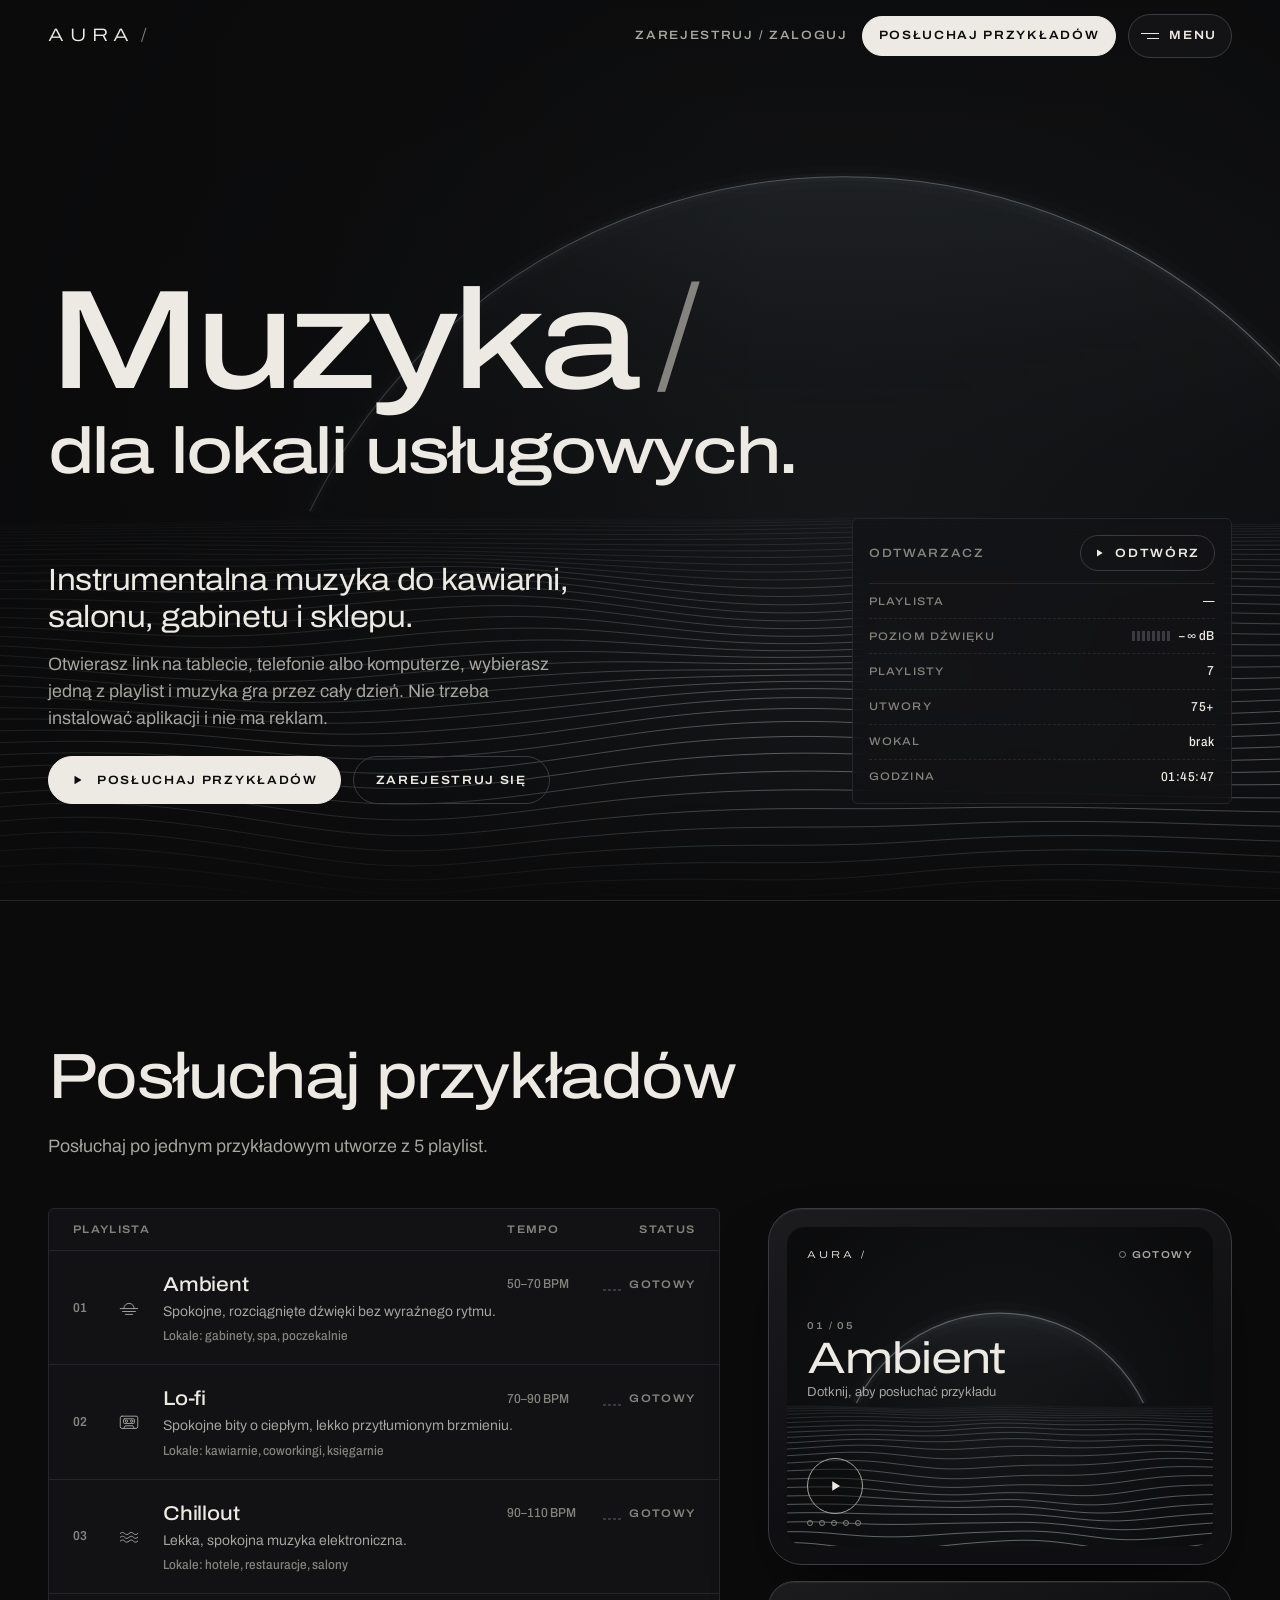
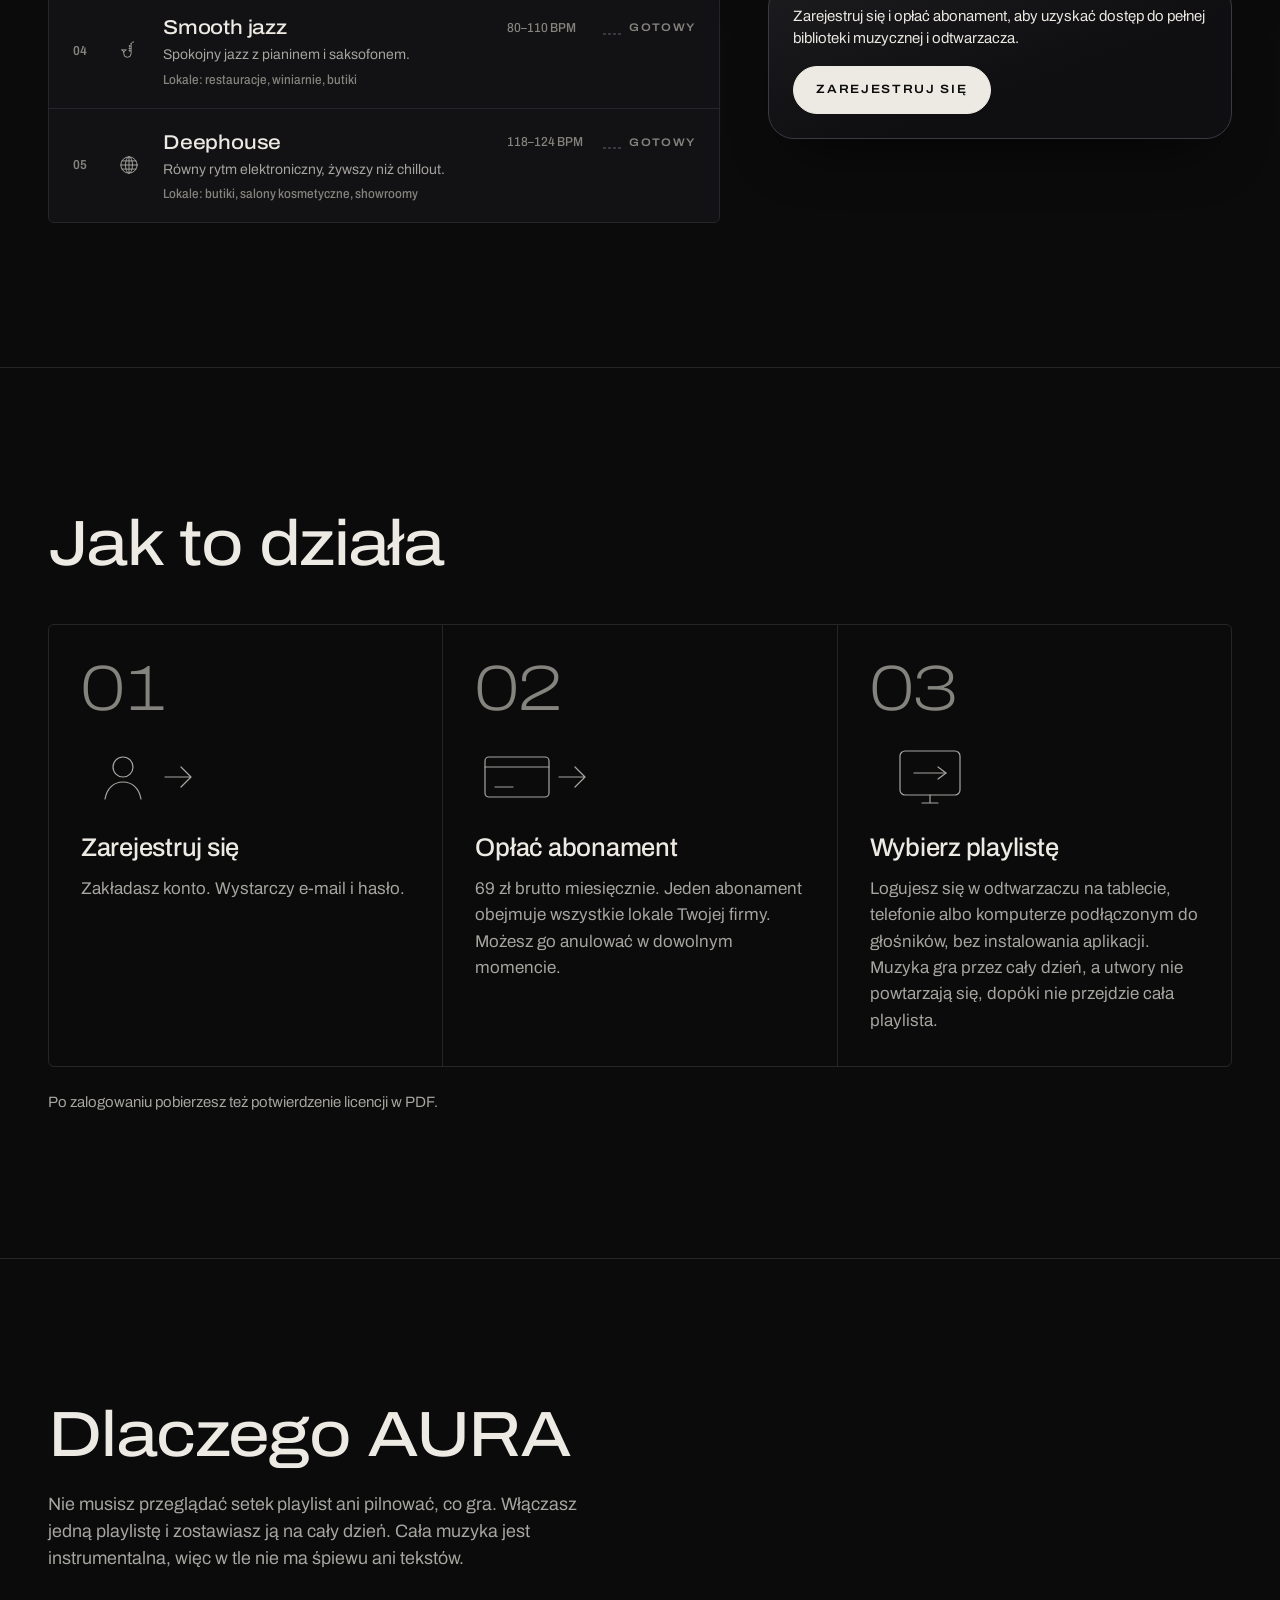
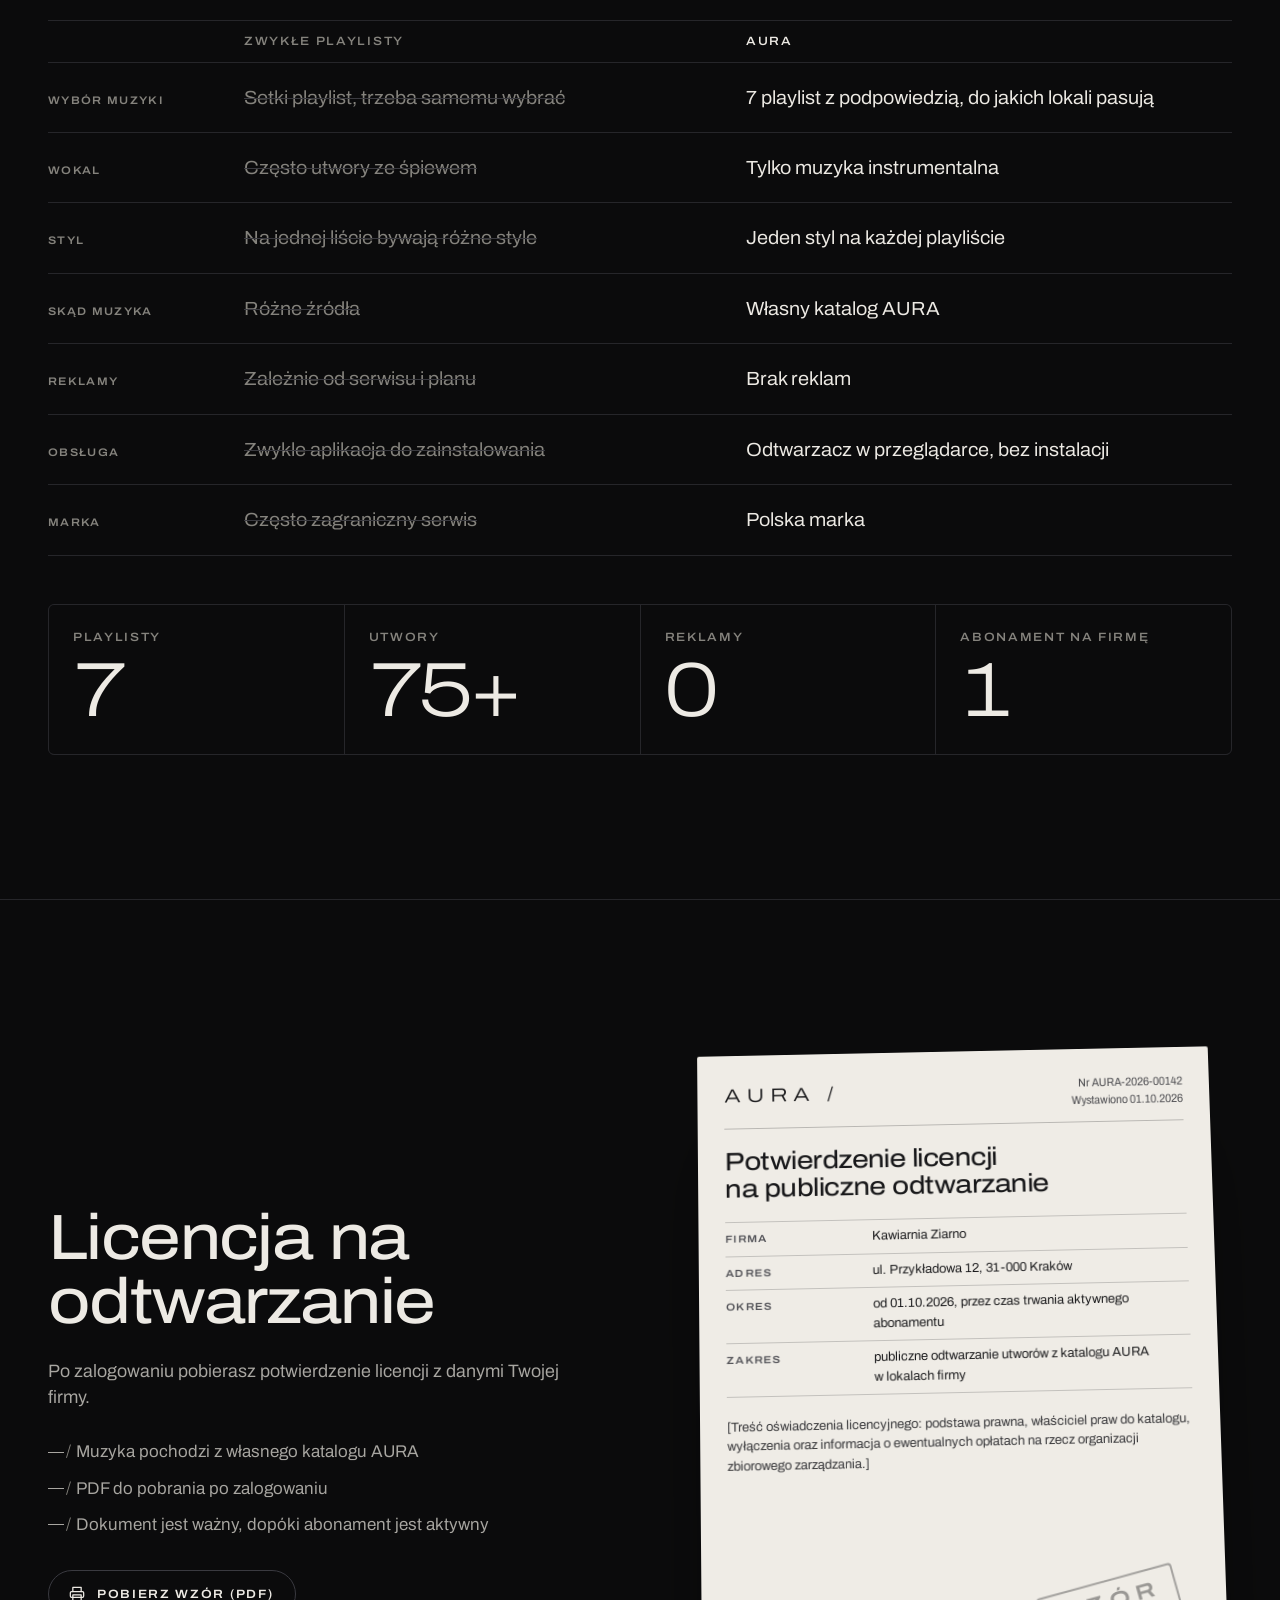
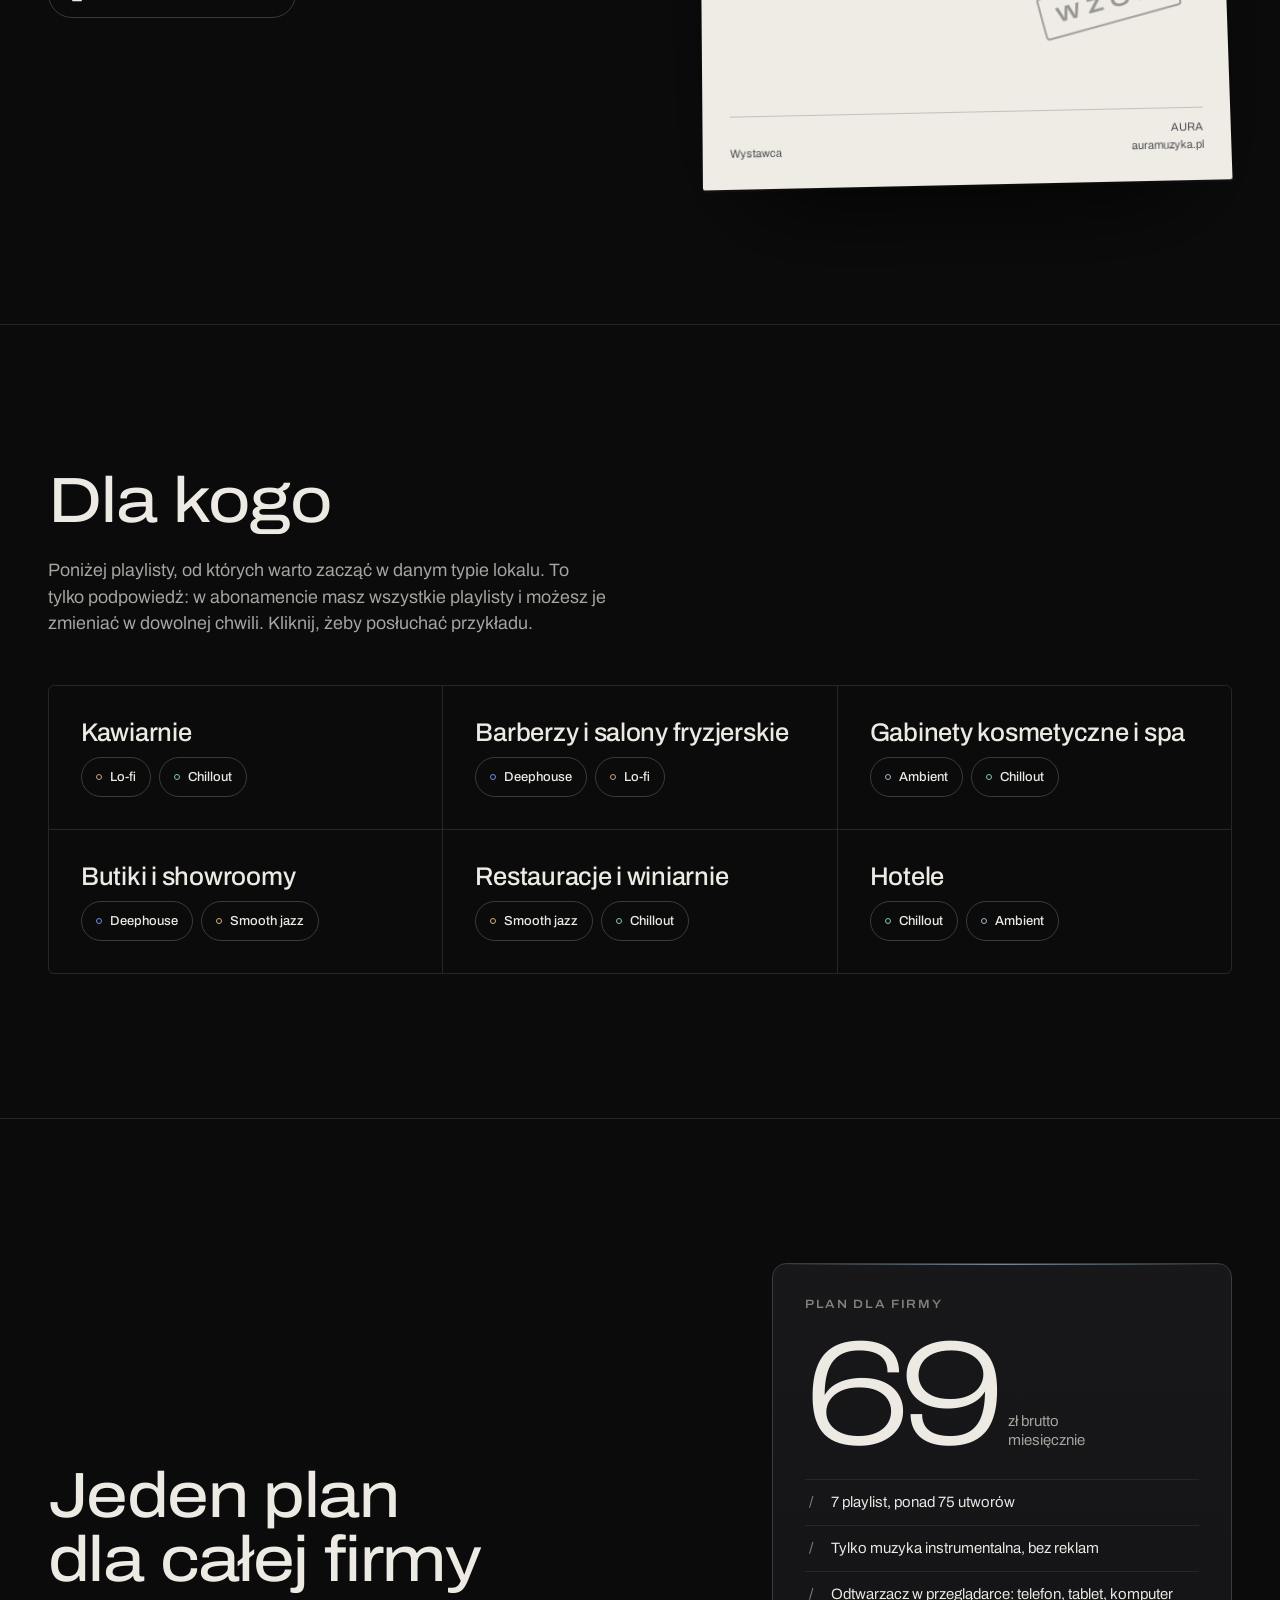
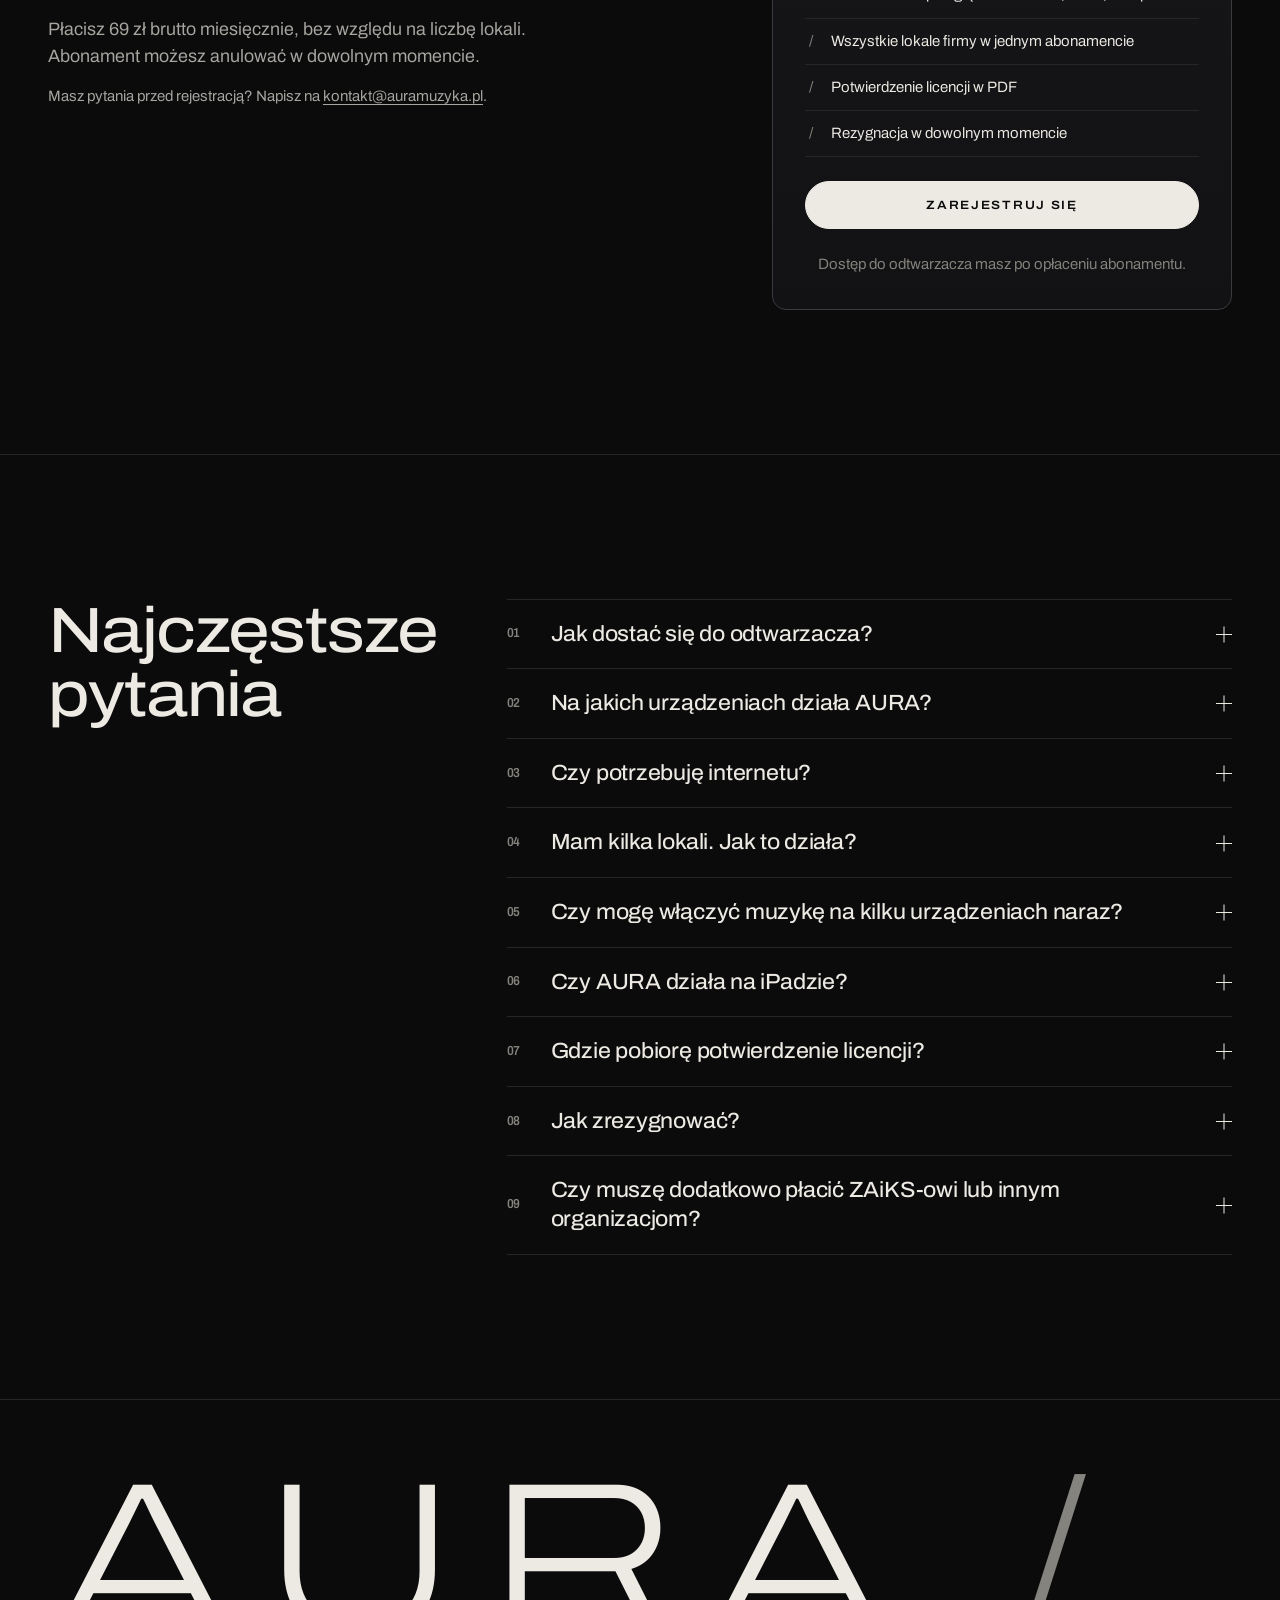
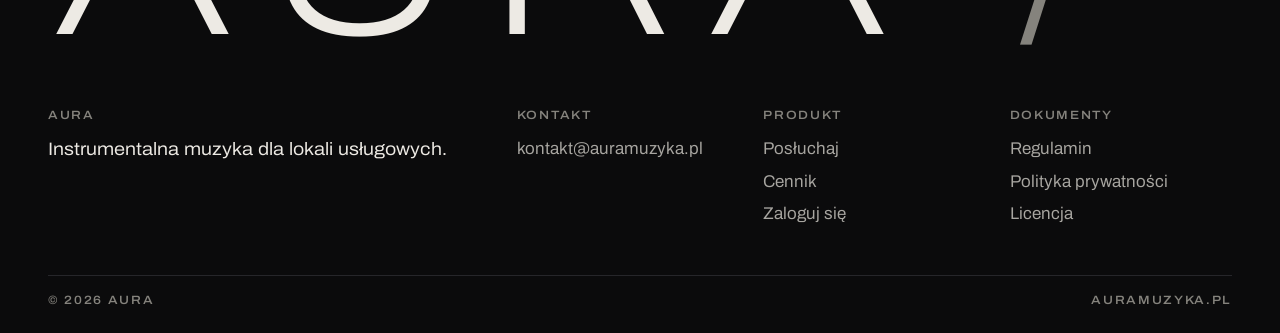
==== commit 8568e915: "v2" ====
--- a/aura-prototyp/index.html
+++ b/aura-prototyp/index.html
@@ -3,8 +3,8 @@
 <head>
   <meta charset="utf-8">
   <meta name="viewport" content="width=device-width, initial-scale=1, viewport-fit=cover">
-  <title>AURA · Muzyka tła dla lokali · Każda przestrzeń ma swój rytm</title>
-  <meta name="description" content="Instrumentalna muzyka tła dla kawiarni, salonów, gabinetów, butików i hoteli. Siedem profili, jeden link, legalnie w lokalu. 149 zł netto miesięcznie, 14 dni za darmo.">
+  <title>AURA · Muzyka dla kawiarni, salonów i gabinetów</title>
+  <meta name="description" content="Instrumentalna muzyka dla lokali usługowych. 7 playlist, ponad 75 utworów, bez reklam. Działa w przeglądarce na telefonie, tablecie i komputerze. 69 zł brutto miesięcznie za wszystkie lokale firmy.">
   <meta name="theme-color" content="#0B0B0C">
   <link rel="icon" href="favicon.ico" sizes="32x32">
   <link rel="icon" href="assets/favicon.svg" type="image/svg+xml">
@@ -12,7 +12,7 @@
   <link rel="preconnect" href="https://fonts.googleapis.com">
   <link rel="preconnect" href="https://fonts.gstatic.com" crossorigin>
   <link href="https://fonts.googleapis.com/css2?family=Archivo:wdth,wght@62..125,100..900&display=swap" rel="stylesheet">
-  <link rel="stylesheet" href="css/styles.css">
+  <link rel="stylesheet" href="css/styles.css?v=20261003j">
   <script>document.documentElement.classList.add('js')</script>
 </head>
 <body class="page-landing">
@@ -31,8 +31,8 @@
         <a href="#faq">FAQ</a>
       </nav>
       <div class="nav__actions">
-        <a class="nav__player" href="player.html">Odtwarzacz</a>
-        <button class="btn btn--solid btn--sm" type="button" data-open-checkout>Wypróbuj 14 dni</button>
+        <button class="nav__player" type="button" data-open-auth data-tab="login">Zarejestruj / Zaloguj</button>
+        <button class="btn btn--solid btn--sm" type="button" data-listen>Posłuchaj przykładów</button>
         <button class="nav__menu" type="button" aria-expanded="false" aria-controls="menu" id="menu-toggle">
           <span class="nav__burger" aria-hidden="true"><i></i><i></i></span>
           <span class="nav__menu-label">Menu</span>
@@ -43,7 +43,7 @@
 
   <div class="menu" id="menu" hidden>
     <nav class="shell menu__inner" aria-label="Menu mobilne">
-      <p class="label">Nawigacja / AURA</p>
+      <p class="label">Menu</p>
       <ol class="menu__list">
         <li><a href="#posluchaj"><span class="idx">01</span>Posłuchaj</a></li>
         <li><a href="#jak-to-dziala"><span class="idx">02</span>Jak to działa</a></li>
@@ -54,8 +54,8 @@
         <li><a href="#faq"><span class="idx">07</span>FAQ</a></li>
       </ol>
       <div class="menu__foot">
-        <button class="btn btn--solid" type="button" data-open-checkout>Wypróbuj 14 dni</button>
-        <a class="btn" href="player.html">Otwórz odtwarzacz</a>
+        <button class="btn btn--solid" type="button" data-listen>Posłuchaj przykładów</button>
+        <button class="btn" type="button" data-open-auth data-tab="login">Zarejestruj / Zaloguj</button>
       </div>
     </nav>
   </div>
@@ -66,53 +66,49 @@
       <canvas class="hero__canvas" id="hero-canvas" aria-hidden="true"></canvas>
       <div class="hero__shade" aria-hidden="true"></div>
       <div class="shell hero__inner">
-        <p class="label hero__eyebrow"><span class="idx">00</span> / Muzyka tła dla lokali usługowych</p>
-        <h1 class="display hero__title" id="hero-title">Muzyka<span class="slash" aria-hidden="true">/</span> <span class="hero__title-sub">dla Twojego miejsca.</span></h1>
+        <h1 class="display hero__title" id="hero-title">Muzyka<span class="slash" aria-hidden="true">/</span> <span class="hero__title-sub">dla lokali usługowych.</span></h1>
         <div class="hero__copy">
-          <p class="hero__claim">Każda przestrzeń ma swój rytm.</p>
-          <p class="lead">Siedem kanałów instrumentalnej muzyki dla kawiarni, salonów i gabinetów. Wybierasz nastrój raz. Resztą zajmuje się AURA.</p>
+          <p class="hero__claim">Instrumentalna muzyka do kawiarni, salonu, gabinetu i&nbsp;sklepu.</p>
+          <p class="lead">Otwierasz link na tablecie, telefonie albo komputerze, wybierasz jedną z&nbsp;playlist i&nbsp;muzyka gra przez cały dzień. Nie trzeba instalować aplikacji i&nbsp;nie ma reklam.</p>
           <div class="hero__cta">
-            <button class="btn btn--solid" type="button" id="hero-listen">
-              <span class="btn__icon" data-ui-icon="play"></span>Posłuchaj
+            <button class="btn btn--solid" type="button" data-listen>
+              <span class="btn__icon" data-ui-icon="play"></span>Posłuchaj przykładów
             </button>
-            <button class="btn" type="button" data-open-checkout>Wypróbuj 14 dni</button>
-          </div>
-        </div>
-
-        <aside class="status" aria-label="Status systemu AURA">
+            <button class="btn" type="button" data-open-auth data-tab="register">Zarejestruj się</button>
+          </div>
+        </div>
+
+        <aside class="status" aria-label="Podgląd odtwarzacza">
           <div class="status__head">
-            <span class="label">System / Status</span>
-            <span class="live" id="hero-live"><i class="live__dot"></i><span id="hero-live-text">Gotowy</span></span>
+            <span class="label">Odtwarzacz</span>
+            <button class="status__play" type="button" id="hero-play" aria-label="Odtwórz losowy przykład"><span data-ui-icon="play" data-size="16"></span><span id="hero-play-text">Odtwórz</span></button>
           </div>
           <dl class="status__rows">
-            <div><dt>Kanał</dt><dd id="st-channel">—</dd></div>
-            <div><dt>Sygnał</dt><dd><span class="meter" id="st-meter" aria-hidden="true"><i></i><i></i><i></i><i></i><i></i><i></i><i></i><i></i></span><span id="st-db">−∞ dB</span></dd></div>
-            <div><dt>Kanały</dt><dd>07</dd></div>
-            <div><dt>Utwory</dt><dd>525+</dd></div>
-            <div><dt>Wokale</dt><dd>0</dd></div>
-            <div><dt>Czas lokalny</dt><dd id="st-clock">--:--:--</dd></div>
+            <div><dt>Playlista</dt><dd id="st-channel">—</dd></div>
+            <div><dt>Poziom dźwięku</dt><dd><span class="meter" id="st-meter" aria-hidden="true"><i></i><i></i><i></i><i></i><i></i><i></i><i></i><i></i></span><span id="st-db">−∞ dB</span></dd></div>
+            <div><dt>Playlisty</dt><dd>7</dd></div>
+            <div><dt>Utwory</dt><dd>75+</dd></div>
+            <div><dt>Wokal</dt><dd>brak</dd></div>
+            <div><dt>Godzina</dt><dd id="st-clock">--:--:--</dd></div>
           </dl>
         </aside>
       </div>
-      <a class="hero__scroll label" href="#posluchaj">Przewiń <span aria-hidden="true">↓</span></a>
-    </section>
-
-    <!-- 3. Demo -->
+    </section>
+
+    <!-- 3. Posłuchaj -->
     <section class="section demo" id="posluchaj" aria-labelledby="demo-title">
       <div class="shell">
         <header class="sec-head reveal">
-          <p class="label"><span class="idx">01</span> / Posłuchaj</p>
-          <h2 class="h2" id="demo-title">Siedem kanałów.<br><span class="muted">Jeden dotyk.</span></h2>
-          <p class="lead">Każdy kanał to spójny profil brzmienia, dobrany do typu lokalu. Kliknij, żeby posłuchać próbki. Przejście między kanałami trwa półtorej sekundy, bez ciszy i trzasków.</p>
+          <h2 class="h2 h2--line" id="demo-title">Posłuchaj przykładów</h2>
+          <p class="lead">Posłuchaj po jednym przykładowym utworze z&nbsp;5 playlist.</p>
         </header>
 
         <div class="demo__grid">
           <div class="panel reveal">
             <div class="panel__head" aria-hidden="true">
-              <span>Nr / Kanał</span><span>Miejsca</span><span>Tempo</span><span>Utwory</span><span>Status</span>
+              <span>Playlista</span><span>Lokale</span><span>Tempo</span><span>Status</span>
             </div>
-            <ol class="channels" id="channels" aria-label="Kanały AURA"></ol>
-            <p class="panel__foot label"><span>Próbki demo · 30–60 s</span><span id="panel-hint">Wybierz kanał</span></p>
+            <ol class="channels" id="channels" aria-label="Playlisty AURA: przykładowe utwory"></ol>
           </div>
 
           <figure class="device reveal" aria-label="Podgląd odtwarzacza na tablecie">
@@ -122,24 +118,25 @@
                 <div class="device__ui">
                   <div class="device__top">
                     <span class="device__logo">AURA /</span>
-                    <span class="device__venue">Kawiarnia Ziarno</span>
-                    <span class="device__live"><i class="live__dot"></i>Na żywo</span>
+                    <span class="device__venue"></span>
+                    <span class="device__live"><i class="live__dot"></i><span id="dv-live">Gotowy</span></span>
                   </div>
                   <div class="device__now">
-                    <span class="device__idx" id="dv-idx">01 / 07</span>
+                    <span class="device__idx" id="dv-idx">01 / 05</span>
                     <span class="device__name" id="dv-name">Ambient</span>
-                    <span class="device__track" id="dv-track">Dotknij, aby zacząć</span>
+                    <span class="device__track" id="dv-track">Dotknij, aby posłuchać przykładu</span>
+                    <span class="device__timer" id="dv-timer" hidden>Odsłuch: <b>02:00</b></span>
                   </div>
-                  <button class="device__play" type="button" id="dv-play" aria-label="Odtwórz">
+                  <button class="device__play" type="button" id="dv-play" aria-label="Odtwórz przykład">
                     <span data-ui-icon="play"></span>
                   </button>
                   <div class="device__dots" id="dv-dots" aria-hidden="true"></div>
                 </div>
               </div>
             </div>
-            <figcaption class="device__caption">
-              <span class="label">Podgląd / Odtwarzacz w lokalu</span>
-              <a class="link-arrow" href="player.html">Otwórz pełny ekran <span data-ui-icon="arrow"></span></a>
+            <figcaption class="device__cta">
+              <p>Zarejestruj się i&nbsp;opłać abonament, aby uzyskać dostęp do pełnej biblioteki muzycznej i&nbsp;odtwarzacza.</p>
+              <button class="btn btn--solid" type="button" data-open-auth data-tab="register">Zarejestruj się</button>
             </figcaption>
           </figure>
         </div>
@@ -150,29 +147,29 @@
     <section class="section steps" id="jak-to-dziala" aria-labelledby="steps-title">
       <div class="shell">
         <header class="sec-head reveal">
-          <p class="label"><span class="idx">02</span> / Jak to działa</p>
-          <h2 class="h2" id="steps-title">Trzy kroki.<br><span class="muted">Potem już tylko gra.</span></h2>
+          <h2 class="h2" id="steps-title">Jak to działa</h2>
         </header>
         <ol class="steps__list">
           <li class="step reveal">
             <span class="step__n">01</span>
-            <svg class="step__art" viewBox="0 0 120 64" aria-hidden="true"><rect x="10" y="12" width="64" height="40" rx="4"/><path d="M10 22h64M20 42h18"/><path d="M84 32h26M100 22l10 10-10 10"/></svg>
-            <h3 class="h3">Wykup dostęp</h3>
-            <p>Płacisz online. Po chwili dostajesz e-mailem link do odtwarzacza swojego lokalu i fakturę.</p>
+            <svg class="step__art" viewBox="0 0 120 64" aria-hidden="true"><circle cx="42" cy="22" r="10"/><path d="M24 54c2-11 9-17 18-17s16 6 18 17"/><path d="M84 32h26M100 22l10 10-10 10"/></svg>
+            <h3 class="h3">Zarejestruj się</h3>
+            <p>Zakładasz konto. Wystarczy e-mail i&nbsp;hasło.</p>
           </li>
           <li class="step reveal">
             <span class="step__n">02</span>
-            <svg class="step__art" viewBox="0 0 120 64" aria-hidden="true"><rect x="30" y="6" width="60" height="44" rx="5"/><path d="M52 58h16M60 50v8"/><path d="M44 28h32"/><path d="M68 22l8 6-8 6"/></svg>
-            <h3 class="h3">Otwórz link w lokalu</h3>
-            <p>Na tablecie, telefonie albo komputerze podłączonym do głośników. Bez instalacji i bez logowania.</p>
+            <svg class="step__art" viewBox="0 0 120 64" aria-hidden="true"><rect x="10" y="12" width="64" height="40" rx="4"/><path d="M10 22h64M20 42h18"/><path d="M84 32h26M100 22l10 10-10 10"/></svg>
+            <h3 class="h3">Opłać abonament</h3>
+            <p>69 zł brutto miesięcznie. Jeden abonament obejmuje wszystkie lokale Twojej firmy. Możesz go anulować w&nbsp;dowolnym momencie.</p>
           </li>
           <li class="step reveal">
             <span class="step__n">03</span>
-            <svg class="step__art" viewBox="0 0 120 64" aria-hidden="true"><circle cx="60" cy="32" r="24"/><circle cx="60" cy="32" r="3"/><path d="M60 32l12-12"/><path d="M36 32h-8M92 32h-8M60 8V2"/></svg>
-            <h3 class="h3">Wybierz profil</h3>
-            <p>Jeden dotyk. Muzyka gra cały dzień, losowo, bez powtórzeń i bez reklam.</p>
+            <svg class="step__art" viewBox="0 0 120 64" aria-hidden="true"><rect x="30" y="6" width="60" height="44" rx="5"/><path d="M52 58h16M60 50v8"/><path d="M44 28h32"/><path d="M68 22l8 6-8 6"/></svg>
+            <h3 class="h3">Wybierz playlistę</h3>
+            <p>Logujesz się w&nbsp;odtwarzaczu na tablecie, telefonie albo komputerze podłączonym do głośników, bez instalowania aplikacji. Muzyka gra przez cały dzień, a&nbsp;utwory nie powtarzają się, dopóki nie przejdzie cała playlista.</p>
           </li>
         </ol>
+        <p class="steps__note reveal">Po zalogowaniu pobierzesz też potwierdzenie licencji w&nbsp;PDF.</p>
       </div>
     </section>
 
@@ -180,48 +177,46 @@
     <section class="section why" id="dlaczego" aria-labelledby="why-title">
       <div class="shell">
         <header class="sec-head reveal">
-          <p class="label"><span class="idx">03</span> / Dlaczego AURA</p>
-          <h2 class="h2" id="why-title">Mniej wyboru.<br><span class="muted">Lepsze tło.</span></h2>
-          <p class="lead">Klient ma czuć, że miejsce ma charakter. Nie powinien słyszeć, że ktoś przeskakuje między playlistami.</p>
+          <h2 class="h2" id="why-title">Dlaczego AURA</h2>
+          <p class="lead">Nie musisz przeglądać setek playlist ani pilnować, co gra. Włączasz jedną playlistę i&nbsp;zostawiasz ją na cały dzień. Cała muzyka jest instrumentalna, więc w&nbsp;tle nie ma śpiewu ani tekstów.</p>
         </header>
 
         <div class="compare reveal" role="table" aria-label="Porównanie: zwykłe playlisty i AURA">
           <div class="compare__row compare__row--head" role="row">
-            <span role="columnheader" class="label">Parametr</span>
+            <span role="columnheader" class="label"></span>
             <span role="columnheader" class="label">Zwykłe playlisty</span>
-            <span role="columnheader" class="label compare__aura">AURA /</span>
-          </div>
-          <div class="compare__row" role="row"><span role="rowheader">Wybór</span><span role="cell">Setki playlist do przejrzenia</span><span role="cell">7 profili dobranych do typów lokali</span></div>
-          <div class="compare__row" role="row"><span role="rowheader">Katalog</span><span role="cell">Różne źródła, różna jakość</span><span role="cell">Własny katalog instrumentalny</span></div>
-          <div class="compare__row" role="row"><span role="rowheader">Wokale</span><span role="cell">Teksty, które konkurują z rozmową</span><span role="cell">Wyłącznie instrumentalnie</span></div>
-          <div class="compare__row" role="row"><span role="rowheader">Brzmienie</span><span role="cell">Skoki stylu i głośności</span><span role="cell">Spójna estetyka, wyrównana głośność</span></div>
-          <div class="compare__row" role="row"><span role="rowheader">Obsługa</span><span role="cell">Aplikacja, konto, aktualizacje</span><span role="cell">Jeden link w przeglądarce</span></div>
-          <div class="compare__row" role="row"><span role="rowheader">Marka</span><span role="cell">Zagraniczny serwis</span><span role="cell">Polska marka, polska faktura</span></div>
+            <span role="columnheader" class="label compare__aura">AURA</span>
+          </div>
+          <div class="compare__row" role="row"><span role="rowheader">Wybór muzyki</span><span role="cell">Setki playlist, trzeba samemu wybrać</span><span role="cell">7 playlist z&nbsp;podpowiedzią, do jakich lokali pasują</span></div>
+          <div class="compare__row" role="row"><span role="rowheader">Wokal</span><span role="cell">Często utwory ze śpiewem</span><span role="cell">Tylko muzyka instrumentalna</span></div>
+          <div class="compare__row" role="row"><span role="rowheader">Styl</span><span role="cell">Na jednej liście bywają różne style</span><span role="cell">Jeden styl na każdej playliście</span></div>
+          <div class="compare__row" role="row"><span role="rowheader">Skąd muzyka</span><span role="cell">Różne źródła</span><span role="cell">Własny katalog AURA</span></div>
+          <div class="compare__row" role="row"><span role="rowheader">Reklamy</span><span role="cell">Zależnie od serwisu i&nbsp;planu</span><span role="cell">Brak reklam</span></div>
+          <div class="compare__row" role="row"><span role="rowheader">Obsługa</span><span role="cell">Zwykle aplikacja do zainstalowania</span><span role="cell">Odtwarzacz w&nbsp;przeglądarce, bez instalacji</span></div>
+          <div class="compare__row" role="row"><span role="rowheader">Marka</span><span role="cell">Często zagraniczny serwis</span><span role="cell">Polska marka</span></div>
         </div>
 
         <dl class="stats reveal">
-          <div><dt class="label">Profile</dt><dd>07</dd></div>
-          <div><dt class="label">Utwory</dt><dd>525+</dd></div>
+          <div><dt class="label">Playlisty</dt><dd>7</dd></div>
+          <div><dt class="label">Utwory</dt><dd>75+</dd></div>
           <div><dt class="label">Reklamy</dt><dd>0</dd></div>
-          <div><dt class="label">Link na lokal</dt><dd>1</dd></div>
+          <div><dt class="label">Abonament na firmę</dt><dd>1</dd></div>
         </dl>
       </div>
     </section>
 
-    <!-- 6. Legalnie w lokalu -->
+    <!-- 6. Licencja -->
     <section class="section legal" id="licencja" aria-labelledby="legal-title">
       <div class="shell legal__grid">
         <header class="sec-head reveal">
-          <p class="label"><span class="idx">04</span> / Legalnie w lokalu</p>
-          <h2 class="h2" id="legal-title">Licencja<br><span class="muted">na papierze.</span></h2>
-          <p class="flag">[DO WERYFIKACJI PRAWNEJ]</p>
-          <p class="lead">Do każdego abonamentu dołączamy potwierdzenie licencji z nazwą i adresem lokalu. Drukujesz je i trzymasz przy kasie na wypadek kontroli.</p>
+          <h2 class="h2" id="legal-title">Licencja na odtwarzanie</h2>
+          <p class="lead">Po zalogowaniu pobierasz potwierdzenie licencji z&nbsp;danymi Twojej firmy.</p>
           <ul class="ticks">
-            <li>Muzyka z własnego katalogu AURA</li>
-            <li>Dokument ważny przez cały okres subskrypcji</li>
-            <li>Numer licencji do weryfikacji online</li>
+            <li>Muzyka pochodzi z&nbsp;własnego katalogu AURA</li>
+            <li>PDF do pobrania po zalogowaniu</li>
+            <li>Dokument jest ważny, dopóki abonament jest aktywny</li>
           </ul>
-          <button class="btn" type="button" id="print-license"><span class="btn__icon" data-ui-icon="print"></span>Drukuj wzór</button>
+          <button class="btn" type="button" id="print-license"><span class="btn__icon" data-ui-icon="print"></span>Pobierz wzór (PDF)</button>
         </header>
 
         <article class="doc reveal" aria-label="Wzór potwierdzenia licencji">
@@ -232,16 +227,15 @@
             </header>
             <h3 class="doc__title">Potwierdzenie licencji<br>na publiczne odtwarzanie</h3>
             <dl class="doc__fields">
-              <div><dt>Lokal</dt><dd>Kawiarnia Ziarno</dd></div>
+              <div><dt>Firma</dt><dd>Kawiarnia Ziarno</dd></div>
               <div><dt>Adres</dt><dd>ul. Przykładowa 12, 31-000 Kraków</dd></div>
-              <div><dt>Okres</dt><dd>od 01.10.2026, przez czas trwania aktywnej subskrypcji</dd></div>
-              <div><dt>Zakres</dt><dd>publiczne odtwarzanie utworów z katalogu AURA w lokalu wskazanym powyżej</dd></div>
+              <div><dt>Okres</dt><dd>od 01.10.2026, przez czas trwania aktywnego abonamentu</dd></div>
+              <div><dt>Zakres</dt><dd>publiczne odtwarzanie utworów z&nbsp;katalogu AURA w&nbsp;lokalach firmy</dd></div>
             </dl>
-            <p class="doc__body">[DO WERYFIKACJI PRAWNEJ] Treść oświadczenia licencyjnego: podstawa prawna, właściciel praw do katalogu, wyłączenia oraz informacja o ewentualnych opłatach na rzecz organizacji zbiorowego zarządzania.</p>
+            <p class="doc__body">[Treść oświadczenia licencyjnego: podstawa prawna, właściciel praw do katalogu, wyłączenia oraz informacja o&nbsp;ewentualnych opłatach na rzecz organizacji zbiorowego zarządzania.]</p>
             <footer class="doc__foot">
-              <svg class="doc__qr" viewBox="0 0 21 21" aria-hidden="true" id="doc-qr"></svg>
-              <span class="doc__verify">Weryfikacja:<br>auramuzyka.pl/licencja/00142</span>
-              <span class="doc__sign">[Nazwa firmy]<br>NIP [—]</span>
+              <span>Wystawca</span>
+              <span class="doc__sign">AURA<br>auramuzyka.pl</span>
             </footer>
             <span class="doc__stamp" aria-hidden="true">Wzór</span>
           </div>
@@ -253,8 +247,8 @@
     <section class="section venues" id="dla-kogo" aria-labelledby="venues-title">
       <div class="shell">
         <header class="sec-head reveal">
-          <p class="label"><span class="idx">05</span> / Dla kogo</p>
-          <h2 class="h2" id="venues-title">Dla miejsc,<br><span class="muted">w których się zostaje.</span></h2>
+          <h2 class="h2" id="venues-title">Dla kogo</h2>
+          <p class="lead">Poniżej playlisty, od których warto zacząć w&nbsp;danym typie lokalu. To tylko podpowiedź: w&nbsp;abonamencie masz wszystkie playlisty i&nbsp;możesz je zmieniać w&nbsp;dowolnej chwili. Kliknij, żeby posłuchać przykładu.</p>
         </header>
         <ul class="venues__grid" id="venues"></ul>
       </div>
@@ -264,28 +258,26 @@
     <section class="section pricing" id="cennik" aria-labelledby="pricing-title">
       <div class="shell pricing__grid">
         <header class="sec-head reveal">
-          <p class="label"><span class="idx">06</span> / Cennik</p>
-          <h2 class="h2" id="pricing-title">Jeden plan.<br><span class="muted">Bez gwiazdek.</span></h2>
-          <p class="lead">Płacisz za lokal, nie za liczbę playlist. Pierwsze 14 dni za darmo, potem miesięcznie. Rezygnujesz jednym kliknięciem.</p>
-          <p class="pricing__multi">Masz kilka lokali? Napisz na <a href="mailto:kontakt@auramuzyka.pl">kontakt@auramuzyka.pl</a>, przygotujemy ofertę.</p>
+          <h2 class="h2" id="pricing-title">Jeden plan<br>dla całej firmy</h2>
+          <p class="lead">Płacisz 69 zł brutto miesięcznie, bez względu na liczbę lokali. Abonament możesz anulować w&nbsp;dowolnym momencie.</p>
+          <p class="pricing__multi">Masz pytania przed rejestracją? Napisz na <a href="mailto:kontakt@auramuzyka.pl">kontakt@auramuzyka.pl</a>.</p>
         </header>
 
         <article class="plan reveal" aria-labelledby="plan-name">
           <div class="plan__head">
-            <span class="label" id="plan-name">Plan / Lokal</span>
-            <span class="plan__badge">14 dni za darmo</span>
-          </div>
-          <p class="plan__price"><span class="plan__amount">149</span><span class="plan__unit">zł netto<br>/ mies. / lokal</span></p>
+            <span class="label" id="plan-name">Plan dla firmy</span>
+          </div>
+          <p class="plan__price"><span class="plan__amount">69</span><span class="plan__unit">zł brutto<br>miesięcznie</span></p>
           <ul class="plan__list">
-            <li>7 profili, 525+ utworów instrumentalnych</li>
-            <li>Nowe utwory co miesiąc <span class="wip">[roboczo]</span></li>
-            <li>Potwierdzenie licencji do druku</li>
-            <li>1 urządzenie naraz, przejmowanie odtwarzania</li>
-            <li>Faktura VAT co miesiąc</li>
-            <li>Rezygnacja w dowolnym momencie</li>
+            <li>7 playlist, ponad 75 utworów</li>
+            <li>Tylko muzyka instrumentalna, bez reklam</li>
+            <li>Odtwarzacz w&nbsp;przeglądarce: telefon, tablet, komputer</li>
+            <li>Wszystkie lokale firmy w&nbsp;jednym abonamencie</li>
+            <li>Potwierdzenie licencji w&nbsp;PDF</li>
+            <li>Rezygnacja w&nbsp;dowolnym momencie</li>
           </ul>
-          <button class="btn btn--solid btn--block" type="button" data-open-checkout>Wypróbuj 14 dni za darmo</button>
-          <p class="plan__note">Nie pobieramy opłaty przez pierwsze 14 dni.</p>
+          <button class="btn btn--solid btn--block" type="button" data-open-auth data-tab="register">Zarejestruj się</button>
+          <p class="plan__note">Dostęp do odtwarzacza masz po opłaceniu abonamentu.</p>
         </article>
       </div>
     </section>
@@ -294,37 +286,44 @@
     <section class="section faq" id="faq" aria-labelledby="faq-title">
       <div class="shell faq__grid">
         <header class="sec-head reveal">
-          <p class="label"><span class="idx">07</span> / FAQ</p>
-          <h2 class="h2" id="faq-title">Pytania.</h2>
+          <h2 class="h2" id="faq-title">Najczęstsze pytania</h2>
         </header>
         <div class="faq__list">
           <details class="qa">
-            <summary><span class="qa__n">01</span><span class="qa__q">Na jakich urządzeniach działa AURA?</span><span class="qa__x" aria-hidden="true"></span></summary>
-            <div class="qa__a"><p>Na każdym urządzeniu z aktualną przeglądarką: tablecie, telefonie, laptopie albo mini-PC podłączonym do nagłośnienia. Nie trzeba niczego instalować.</p></div>
-          </details>
-          <details class="qa">
-            <summary><span class="qa__n">02</span><span class="qa__q">Czy potrzebuję stałego internetu?</span><span class="qa__x" aria-hidden="true"></span></summary>
-            <div class="qa__a"><p>Tak, muzyka jest odtwarzana strumieniowo. Wystarczy zwykłe Wi-Fi w lokalu: godzina muzyki to ok. 80 MB. Przy krótkiej przerwie w sieci odtwarzacz gra dalej z bufora i sam wznawia połączenie.</p></div>
-          </details>
-          <details class="qa">
-            <summary><span class="qa__n">03</span><span class="qa__q">Mam kilka lokali. Jak to rozliczyć?</span><span class="qa__x" aria-hidden="true"></span></summary>
-            <div class="qa__a"><p>Każdy lokal ma własny link i własne potwierdzenie licencji. Przy trzech i więcej lokalach przygotujemy indywidualną ofertę i jedną zbiorczą fakturę.</p></div>
-          </details>
-          <details class="qa">
-            <summary><span class="qa__n">04</span><span class="qa__q">Czy AURA działa na iPadzie?</span><span class="qa__x" aria-hidden="true"></span></summary>
-            <div class="qa__a"><p>Tak, w Safari. Zalecamy dodać odtwarzacz do ekranu początkowego i zostawić włączony ekran: iPadOS może wstrzymać dźwięk po zablokowaniu urządzenia.</p></div>
-          </details>
-          <details class="qa">
-            <summary><span class="qa__n">05</span><span class="qa__q">Jak zrezygnować?</span><span class="qa__x" aria-hidden="true"></span></summary>
-            <div class="qa__a"><p>W panelu płatności, jednym kliknięciem, w dowolnym momencie. Dostęp działa do końca opłaconego okresu. W czasie 14-dniowego okresu próbnego nic nie płacisz.</p></div>
-          </details>
-          <details class="qa">
-            <summary><span class="qa__n">06</span><span class="qa__q">Czy muszę płacić dodatkowe opłaty za muzykę w lokalu?</span><span class="qa__x" aria-hidden="true"></span></summary>
-            <div class="qa__a"><p><span class="flag">[DO WERYFIKACJI PRAWNEJ]</span> Odpowiedź zależy od modelu licencjonowania katalogu. Treść uzupełnimy po weryfikacji prawnej.</p></div>
-          </details>
-          <details class="qa">
-            <summary><span class="qa__n">07</span><span class="qa__q">Czy mogę grać na dwóch urządzeniach naraz?</span><span class="qa__x" aria-hidden="true"></span></summary>
-            <div class="qa__a"><p>Jeden link gra na jednym urządzeniu naraz. Gdy otworzysz go na drugim, możesz jednym dotknięciem przejąć odtwarzanie. Potrzebujesz dwóch stref? Dopiszemy drugie urządzenie do planu.</p></div>
+            <summary><span class="qa__n">01</span><span class="qa__q">Jak dostać się do odtwarzacza?</span><span class="qa__x" aria-hidden="true"></span></summary>
+            <div class="qa__a"><p>Zarejestruj się, zaloguj i&nbsp;opłać abonament. Potem otwierasz odtwarzacz w&nbsp;przeglądarce na dowolnym urządzeniu i&nbsp;logujesz się na swoje konto.</p></div>
+          </details>
+          <details class="qa">
+            <summary><span class="qa__n">02</span><span class="qa__q">Na jakich urządzeniach działa AURA?</span><span class="qa__x" aria-hidden="true"></span></summary>
+            <div class="qa__a"><p>Na każdym urządzeniu z&nbsp;aktualną przeglądarką internetową: telefonie, tablecie, laptopie albo komputerze podłączonym do głośników. Nie trzeba instalować aplikacji.</p></div>
+          </details>
+          <details class="qa">
+            <summary><span class="qa__n">03</span><span class="qa__q">Czy potrzebuję internetu?</span><span class="qa__x" aria-hidden="true"></span></summary>
+            <div class="qa__a"><p>Tak. Muzyka jest odtwarzana przez internet, wystarczy zwykłe Wi-Fi w&nbsp;lokalu. Godzina muzyki to ok. 70–85 MB. Przy krótkiej przerwie w&nbsp;internecie muzyka gra dalej, bo odtwarzacz ma zapas na bieżący i&nbsp;następny utwór. Gdy internet wróci, odtwarzacz sam wznowi połączenie.</p></div>
+          </details>
+          <details class="qa">
+            <summary><span class="qa__n">04</span><span class="qa__q">Mam kilka lokali. Jak to działa?</span><span class="qa__x" aria-hidden="true"></span></summary>
+            <div class="qa__a"><p>Jeden abonament obejmuje wszystkie lokale Twojej firmy. W&nbsp;każdym lokalu logujesz się w&nbsp;odtwarzaczu na to samo konto.</p></div>
+          </details>
+          <details class="qa">
+            <summary><span class="qa__n">05</span><span class="qa__q">Czy mogę włączyć muzykę na kilku urządzeniach naraz?</span><span class="qa__x" aria-hidden="true"></span></summary>
+            <div class="qa__a"><p>Tak. Na jednym koncie muzyka może grać jednocześnie na wielu urządzeniach, np. w&nbsp;kilku lokalach albo w&nbsp;dwóch salach.</p></div>
+          </details>
+          <details class="qa">
+            <summary><span class="qa__n">06</span><span class="qa__q">Czy AURA działa na iPadzie?</span><span class="qa__x" aria-hidden="true"></span></summary>
+            <div class="qa__a"><p>Tak, w&nbsp;przeglądarce Safari. Zostaw ekran iPada włączony, bo po zablokowaniu urządzenia iPadOS może wstrzymać dźwięk. Odtwarzacz możesz dodać do ekranu początkowego i&nbsp;otwierać go jak aplikację.</p></div>
+          </details>
+          <details class="qa">
+            <summary><span class="qa__n">07</span><span class="qa__q">Gdzie pobiorę potwierdzenie licencji?</span><span class="qa__x" aria-hidden="true"></span></summary>
+            <div class="qa__a"><p>Po zalogowaniu, w&nbsp;panelu konta. Plik PDF możesz wydrukować i&nbsp;trzymać w&nbsp;lokalu.</p></div>
+          </details>
+          <details class="qa">
+            <summary><span class="qa__n">08</span><span class="qa__q">Jak zrezygnować?</span><span class="qa__x" aria-hidden="true"></span></summary>
+            <div class="qa__a"><p>W&nbsp;panelu konta, w&nbsp;dowolnym momencie. Dostęp działa do końca opłaconego miesiąca.</p></div>
+          </details>
+          <details class="qa">
+            <summary><span class="qa__n">09</span><span class="qa__q">Czy muszę dodatkowo płacić ZAiKS-owi lub innym organizacjom?</span><span class="qa__x" aria-hidden="true"></span></summary>
+            <div class="qa__a"><p><span class="flag">[DO WERYFIKACJI PRAWNEJ]</span> Odpowiedź uzupełnimy po weryfikacji prawnej.</p></div>
           </details>
         </div>
       </div>
@@ -337,8 +336,8 @@
       <p class="footer__mark" aria-hidden="true">AURA <span class="logo__slash">/</span></p>
       <div class="footer__grid">
         <div>
-          <p class="label">Claim</p>
-          <p class="footer__claim">Każda przestrzeń ma swój rytm.</p>
+          <p class="label">AURA</p>
+          <p class="footer__claim">Instrumentalna muzyka dla lokali usługowych.</p>
         </div>
         <div>
           <p class="label">Kontakt</p>
@@ -349,11 +348,11 @@
           <ul>
             <li><a href="#posluchaj">Posłuchaj</a></li>
             <li><a href="#cennik">Cennik</a></li>
-            <li><a href="player.html">Odtwarzacz</a></li>
+            <li><a href="#" data-open-auth data-tab="login">Zaloguj się</a></li>
           </ul>
         </div>
         <div>
-          <p class="label">Prawne</p>
+          <p class="label">Dokumenty</p>
           <ul>
             <li><a href="#" data-dummy>Regulamin</a></li>
             <li><a href="#" data-dummy>Polityka prywatności</a></li>
@@ -361,41 +360,38 @@
           </ul>
         </div>
       </div>
-      <p class="footer__legal label"><span>© 2026 AURA · [Nazwa firmy] · NIP [—]</span><span>auramuzyka.pl</span></p>
+      <p class="footer__legal label"><span>© 2026 AURA</span><span>auramuzyka.pl</span></p>
     </div>
   </footer>
 
-  <!-- Atrapa płatności -->
-  <dialog class="modal" id="checkout" aria-labelledby="co-title">
+  <!-- Logowanie / rejestracja (rejestracja prowadzi do ekranu opłacenia abonamentu w odtwarzaczu) -->
+  <dialog class="modal" id="auth" aria-labelledby="auth-title">
     <div class="modal__body">
       <div class="modal__head">
-        <span class="proto-tag">Prototyp / Atrapa</span>
         <button class="modal__close" type="button" data-close aria-label="Zamknij">×</button>
       </div>
-      <form class="co" id="co-form" novalidate>
-        <h2 class="h3" id="co-title">Zacznij 14 dni za darmo</h2>
-        <p class="co__sum"><span>AURA / Plan Lokal</span><span>0 zł dziś, potem 149 zł netto / mies.</span></p>
-        <label class="field"><span class="label">E-mail</span><input type="email" name="email" autocomplete="off" placeholder="kawiarnia@przyklad.pl" required></label>
-        <label class="field"><span class="label">Nazwa lokalu</span><input type="text" name="venue" autocomplete="off" placeholder="Kawiarnia Ziarno" required></label>
-        <label class="field"><span class="label">NIP (opcjonalnie)</span><input type="text" name="nip" inputmode="numeric" autocomplete="off" placeholder="000-000-00-00"></label>
-        <button class="btn btn--solid btn--block" type="submit">Przejdź do płatności</button>
-        <p class="co__note">To atrapa. Dane nie są nigdzie wysyłane. W produkcji tu nastąpi przekierowanie do bezpiecznej płatności.</p>
+
+      <!-- Krok 1: konto -->
+      <form class="co" id="auth-form" data-step="auth" novalidate>
+        <div class="tabs" role="tablist" aria-label="Konto">
+          <button class="tabs__btn" type="button" role="tab" data-tab="login" aria-selected="false">Zaloguj się</button>
+          <button class="tabs__btn" type="button" role="tab" data-tab="register" aria-selected="true">Zarejestruj się</button>
+        </div>
+        <h2 class="h3" id="auth-title">Załóż konto</h2>
+        <label class="field" data-only="register"><span class="label">Nazwa firmy</span><input type="text" name="company" autocomplete="off" placeholder="Kawiarnia Ziarno" required></label>
+        <label class="field"><span class="label">E-mail</span><input type="text" inputmode="email" name="email" autocomplete="off" placeholder="kawiarnia@przyklad.pl" required></label>
+        <label class="field"><span class="label">Hasło</span><input type="password" name="password" autocomplete="off" placeholder="••••••••" required></label>
+        <button class="btn btn--solid btn--block" type="submit" id="auth-submit">Zarejestruj się</button>
       </form>
-      <div class="co-done" id="co-done" hidden>
-        <p class="label">Status / Gotowe</p>
-        <h2 class="h3">Link do odtwarzacza jest gotowy</h2>
-        <p>W prawdziwej wersji link przyjdzie też e-mailem razem z potwierdzeniem licencji.</p>
-        <p class="co-done__link">auramuzyka.pl/p/<span>•••••••••••••</span></p>
-        <a class="btn btn--solid btn--block" href="player.html">Otwórz odtwarzacz</a>
-      </div>
+
     </div>
   </dialog>
 
   <div class="toast" id="toast" role="status" aria-live="polite"></div>
 
-  <script src="js/profiles.js" defer></script>
-  <script src="js/audio.js" defer></script>
-  <script src="js/visual.js" defer></script>
-  <script src="js/main.js" defer></script>
+  <script src="js/profiles.js?v=20261003j" defer></script>
+  <script src="js/audio.js?v=20261003j" defer></script>
+  <script src="js/visual.js?v=20261003j" defer></script>
+  <script src="js/main.js?v=20261003j" defer></script>
 </body>
 </html>
--- a/aura-prototyp/css/styles.css
+++ b/aura-prototyp/css/styles.css
@@ -169,6 +169,7 @@
 }
 .lead { font-size: var(--fs-lead); color: var(--text-2); max-width: 56ch; line-height: 1.5; }
 .muted { color: var(--text-3); }
+@media (min-width: 768px) { .h2--line { white-space: nowrap; } }
 .label {
   font-size: var(--fs-label);
   font-stretch: var(--wdth-label);
@@ -316,6 +317,7 @@
   transition: color var(--t-fast);
 }
 .nav__links a:hover, .nav__player:hover { color: var(--text); }
+button.nav__player { background: none; border: 0; cursor: pointer; font-family: inherit; }
 .nav__actions { display: flex; align-items: center; gap: var(--s-3); }
 .nav__actions .btn { display: none; }
 .nav__player { display: none; }
@@ -336,10 +338,14 @@
 @media (min-width: 560px) {
   .nav__actions .btn { display: inline-flex; }
 }
-@media (min-width: 1100px) {
-  .nav__links { display: flex; gap: var(--s-5); }
+/* „Zarejestruj / Zaloguj” od tabletu; pełna lista linków dopiero, gdy się mieści */
+@media (min-width: 900px) {
+  .nav__player { display: inline; white-space: nowrap; }
+}
+@media (min-width: 1400px) {
+  .nav__links { display: flex; gap: var(--s-4); }
+  .nav__links a { white-space: nowrap; }
   .nav__menu { display: none; }
-  .nav__player { display: inline; }
 }
 
 /* Menu pełnoekranowe (mobile) */
@@ -394,7 +400,8 @@
   line-height: 1.05;
   margin-top: .22em;
 }
-.hero__copy { display: grid; gap: var(--s-4); max-width: 520px; }
+.hero__copy { display: grid; gap: var(--s-4); max-width: 600px; }
+.hero__copy .lead { max-width: 52ch; }
 .hero__claim { font-size: clamp(22px, 2.4vw, 32px); font-stretch: 110%; font-weight: 400; letter-spacing: -0.015em; line-height: 1.2; }
 .hero__cta { display: flex; flex-wrap: wrap; gap: var(--s-3); margin-top: var(--s-2); }
 .hero__scroll {
@@ -411,6 +418,17 @@
   padding: var(--s-4);
   max-width: 420px;
 }
+.status__play {
+  display: inline-flex; align-items: center; gap: 8px;
+  min-height: 36px; padding: 0 14px 0 10px;
+  border: 1px solid var(--line-strong); border-radius: var(--r-pill);
+  background: transparent; cursor: pointer; color: var(--text);
+  font-size: var(--fs-label); font-stretch: var(--wdth-label); font-weight: 600; letter-spacing: var(--track-label); text-transform: uppercase;
+  transition: border-color var(--t-fast), background var(--t-fast);
+}
+.status__play:hover { border-color: var(--text); }
+.status__play.is-live { border-color: var(--accent); background: color-mix(in srgb, var(--accent) 12%, transparent); }
+.status__play .icon { flex: none; }
 .status__head { display: flex; justify-content: space-between; align-items: center; gap: var(--s-3); padding-bottom: var(--s-3); border-bottom: 1px solid var(--line); }
 .status__rows { display: grid; }
 .status__rows > div {
@@ -458,11 +476,6 @@
   overflow: hidden;
 }
 .panel__head { display: none; }
-.panel__foot {
-  display: flex; justify-content: space-between; gap: var(--s-3);
-  padding: 12px var(--s-4);
-  border-top: 1px solid var(--line);
-}
 .channels li + li { border-top: 1px solid var(--line); }
 .ch {
   --ch-accent: var(--text-3);
@@ -500,12 +513,13 @@
 .ch__name { grid-area: name; font-size: 19px; font-stretch: 106%; font-weight: 500; letter-spacing: -0.01em; white-space: nowrap; }
 @media (min-width: 900px) { .ch__name { font-size: 20px; font-stretch: 112%; } }
 .ch__mood { grid-area: mood; font-size: var(--fs-small); color: var(--text-2); line-height: 1.45; }
-.ch__places, .ch__bpm, .ch__tracks {
+.ch__places, .ch__bpm {
   font-size: var(--fs-data); font-stretch: var(--wdth-data); font-weight: 500; color: var(--text-3); font-variant-numeric: tabular-nums;
 }
 .ch__places { grid-area: meta; }
-.ch__bpm, .ch__tracks { display: none; }
-.ch__bpm small, .ch__tracks small { font-size: inherit; }
+.ch__places::before { content: 'Lokale: '; color: var(--text-3); }
+.ch__bpm { display: none; }
+.ch__bpm small { font-size: inherit; }
 .ch__status { grid-area: status; display: inline-flex; align-items: center; gap: 8px; justify-self: end; }
 .ch__state {
   font-size: 11px; font-stretch: var(--wdth-label); font-weight: 600; letter-spacing: .12em; text-transform: uppercase; color: var(--text-3);
@@ -530,8 +544,8 @@
 
 @media (min-width: 900px) {
   .panel__head, .ch {
-    grid-template-columns: 34px 40px minmax(0, 1.6fr) minmax(0, 1fr) 84px 70px 112px;
-    grid-template-areas: "n icon name places bpm tracks status" "n icon mood places bpm tracks status";
+    grid-template-columns: 34px 40px minmax(0, 1.6fr) minmax(0, 1fr) 84px 112px;
+    grid-template-areas: "n icon name places bpm status" "n icon mood places bpm status";
     column-gap: var(--s-4);
   }
   .panel__head {
@@ -544,22 +558,22 @@
   .panel__head span:last-child { text-align: right; }
   .ch { padding: 18px var(--s-5); row-gap: 2px; }
   .ch__places { grid-area: places; }
+  .ch__places::before { content: none; } /* kolumna ma nagłówek „Lokale” */
   .ch__bpm { grid-area: bpm; display: block; }
-  .ch__tracks { grid-area: tracks; display: block; }
   .ch__mood { font-size: 14px; }
 }
 @media (min-width: 1280px) {
   .demo__grid { grid-template-columns: minmax(0, 1.45fr) minmax(0, 1fr); align-items: start; gap: var(--s-7); }
   /* Obok makiety: miejsca przechodzą pod opis nastroju */
   .panel__head, .ch {
-    grid-template-columns: 30px 36px minmax(0, 1fr) 76px 60px 100px;
-    grid-template-areas: "n icon name bpm tracks status" "n icon mood mood mood mood" "n icon places places places places";
+    grid-template-columns: 30px 36px minmax(0, 1fr) 76px 100px;
+    grid-template-areas: "n icon name bpm status" "n icon mood mood mood" "n icon places places places";
     column-gap: var(--s-3);
   }
   .panel__head { grid-template-areas: none; }
   .panel__head span:nth-child(2) { display: none; }
   .ch__places { margin-top: 2px; }
-  .ch__places::before { content: 'Miejsca / '; color: var(--text-3); opacity: .8; }
+  .ch__places::before { content: 'Lokale: '; }
   .device { position: sticky; top: calc(var(--nav-h) + 32px); }
 }
 
@@ -597,6 +611,8 @@
 .device__idx { font-size: clamp(8px, 1vw, 10px); letter-spacing: .14em; color: var(--text-3); font-stretch: var(--wdth-label); font-weight: 600; font-variant-numeric: tabular-nums; }
 .device__name { font-size: clamp(26px, 5vw, 44px); font-stretch: 125%; font-weight: 400; letter-spacing: -0.03em; line-height: 1; }
 .device__track { font-size: clamp(10px, 1.2vw, 13px); color: var(--text-2); }
+.device__timer { font-size: clamp(9px, 1vw, 11px); font-stretch: var(--wdth-label); font-weight: 600; letter-spacing: .12em; text-transform: uppercase; color: var(--text-3); font-variant-numeric: tabular-nums; margin-top: 2px; }
+.device__timer b { color: var(--text); font-weight: 600; }
 .device__play {
   justify-self: start;
   width: clamp(40px, 6vw, 56px); height: clamp(40px, 6vw, 56px);
@@ -611,7 +627,22 @@
 .device__dots { display: flex; gap: 6px; }
 .device__dots i { width: 6px; height: 6px; border-radius: 50%; border: 1px solid var(--text-3); transition: background var(--t-base), border-color var(--t-base); }
 .device__dots i.is-on { background: var(--ch-accent); border-color: var(--ch-accent); }
-.device__caption { display: flex; justify-content: space-between; align-items: center; gap: var(--s-3); flex-wrap: wrap; }
+/* CTA w boksie w stylu mini playera (ta sama ramka co makieta tabletu) */
+.device__cta {
+  margin: 0;
+  display: grid; justify-items: start; gap: var(--s-4);
+  padding: var(--s-5);
+  border-radius: clamp(18px, 2.4vw, 26px);
+  background: linear-gradient(160deg, #1C1C1F, #0F0F11 60%);
+  border: 1px solid var(--line-strong);
+  box-shadow: 0 30px 60px -30px rgba(0,0,0,.8), inset 0 1px 0 rgba(255,255,255,.06);
+}
+.device__cta p { color: var(--text); font-size: var(--fs-small); line-height: 1.45; }
+.device__cta.is-highlight { animation: ctaPulse 1.6s var(--ease) 1; }
+@keyframes ctaPulse { 0%, 100% { border-color: var(--line-strong); box-shadow: 0 30px 60px -30px rgba(0,0,0,.8), inset 0 1px 0 rgba(255,255,255,.06); } 25%, 60% { border-color: var(--accent); box-shadow: 0 0 0 3px color-mix(in srgb, var(--accent) 30%, transparent), 0 30px 60px -30px rgba(0,0,0,.8); } }
+@media (max-width: 520px) {
+  .device__cta .btn { width: 100%; justify-self: stretch; }
+}
 
 /* Jak to działa */
 .steps__list { display: grid; gap: 1px; background: var(--line); border: 1px solid var(--line); border-radius: var(--r-2); overflow: hidden; }
@@ -619,6 +650,7 @@
 .step__n { font-size: clamp(40px, 5vw, 64px); font-stretch: 125%; font-weight: 200; line-height: 1; color: var(--text-3); font-variant-numeric: tabular-nums; }
 .step__art { width: 120px; height: 64px; fill: none; stroke: var(--text-2); stroke-width: 1.2; stroke-linecap: round; stroke-linejoin: round; margin-block: var(--s-3); }
 .step p { color: var(--text-2); max-width: 36ch; }
+.steps__note { margin-top: var(--s-5); color: var(--text-2); font-size: var(--fs-small); }
 @media (min-width: 768px) {
   .steps__list { grid-template-columns: repeat(3, 1fr); }
   .step { padding: var(--s-6); min-height: 360px; }
@@ -690,8 +722,7 @@
 .doc__fields div { display: grid; grid-template-columns: 30% 1fr; gap: 8px; padding: 7px 0; border-bottom: 1px solid rgba(24,24,26,.2); }
 .doc__fields dt { text-transform: uppercase; letter-spacing: .12em; font-size: .8em; font-weight: 600; font-stretch: 112%; color: #55555A; padding-top: .15em; }
 .doc__body { color: #333336; }
-.doc__foot { margin-top: auto; display: grid; grid-template-columns: auto 1fr auto; gap: 14px; align-items: end; font-size: .85em; color: #4A4A4E; }
-.doc__qr { width: clamp(44px, 12%, 64px); height: auto; fill: var(--ink); }
+.doc__foot { margin-top: auto; display: flex; justify-content: space-between; gap: 14px; align-items: end; font-size: .85em; color: #4A4A4E; padding-top: 10px; border-top: 1px solid rgba(24,24,26,.2); }
 .doc__sign { text-align: right; }
 .doc__stamp {
   position: absolute; right: 9%; bottom: 21%;
@@ -722,7 +753,7 @@
 .chip[aria-pressed="true"] { border-color: var(--text); background: var(--surface-2); }
 .chip[aria-pressed="true"] i { background: var(--ch-accent); }
 @media (min-width: 640px) { .venues__grid { grid-template-columns: repeat(2, 1fr); } }
-@media (min-width: 1024px) { .venues__grid { grid-template-columns: repeat(3, 1fr); } .venue { padding: var(--s-6); min-height: 280px; } }
+@media (min-width: 1024px) { .venues__grid { grid-template-columns: repeat(3, 1fr); } .venue { padding: var(--s-6); } }
 
 /* Cennik */
 .pricing__grid { display: grid; gap: var(--s-7); }
@@ -803,11 +834,19 @@
 .modal[open] { animation: modalIn var(--t-base) var(--ease); }
 @keyframes modalIn { from { opacity: 0; transform: translateY(12px); } to { opacity: 1; transform: none; } }
 .modal__body { padding: var(--s-5); display: grid; gap: var(--s-5); }
-.modal__head { display: flex; justify-content: space-between; align-items: center; }
+.modal__head { display: flex; justify-content: flex-end; align-items: center; }
 .modal__close { width: 40px; height: 40px; border-radius: 50%; border: 1px solid var(--line-strong); background: transparent; cursor: pointer; font-size: 22px; line-height: 1; }
 .modal__close:hover { border-color: var(--text); }
 .co, .co-done { display: grid; gap: var(--s-4); }
-.co[hidden], .co-done[hidden] { display: none; }
+.co[hidden], .co-done[hidden], .field[hidden] { display: none; }
+.tabs { display: grid; grid-template-columns: 1fr 1fr; gap: 4px; padding: 4px; border: 1px solid var(--line); border-radius: var(--r-pill); }
+.tabs__btn {
+  min-height: 40px; border: 0; border-radius: var(--r-pill); background: transparent; cursor: pointer; color: var(--text-2);
+  font-size: var(--fs-label); font-stretch: 100%; font-weight: 600; letter-spacing: .08em; text-transform: uppercase; white-space: nowrap; padding: 0 8px;
+  transition: background var(--t-fast), color var(--t-fast);
+}
+.tabs__btn[aria-selected="true"] { background: var(--text); color: var(--bg); }
+.tabs__btn:focus-visible { outline-offset: 2px; }
 .co__sum { display: flex; flex-direction: column; gap: 2px; padding: 12px 14px; border: 1px solid var(--line); border-radius: var(--r-2); font-size: var(--fs-small); color: var(--text-2); font-variant-numeric: tabular-nums; }
 .co__sum span:first-child { color: var(--text); }
 .field { display: grid; gap: 6px; }
@@ -843,7 +882,7 @@
     linear-gradient(180deg, rgba(11,11,12,.6) 0%, transparent 22%, transparent 70%, rgba(11,11,12,.7) 100%);
 }
 [data-state="paused"] .pl-canvas { opacity: .55; filter: saturate(.4); }
-[data-state="inactive"] .pl-canvas, [data-state="elsewhere"] .pl-canvas { opacity: .35; filter: saturate(0); }
+[data-state="inactive"] .pl-canvas { opacity: .35; filter: saturate(0); }
 
 .pl {
   position: relative; z-index: 2;
@@ -867,8 +906,31 @@
 [data-offline="true"] .pl-top__conn .live__dot { background: transparent; border-color: #E0A57A; animation: blink 1s steps(2) infinite; }
 @keyframes blink { 50% { opacity: .2; } }
 .pl-top__clock { font-variant-numeric: tabular-nums; font-stretch: var(--wdth-data); color: var(--text); letter-spacing: .08em; display: none; }
-.pl-top a { color: var(--text-2); text-decoration: none; display: inline-flex; align-items: center; gap: 6px; min-height: 44px; }
+.pl-top a { color: var(--text-2); text-decoration: none; display: inline-flex; align-items: center; gap: 6px; min-height: 44px; white-space: nowrap; }
+/* Wąskie ekrany: sama kropka połączenia i krótkie „Licencja” */
+@media (max-width: 639px) {
+  .pl-top { gap: var(--s-3); }
+  .pl-top__wide { position: absolute; width: 1px; height: 1px; overflow: hidden; clip-path: inset(50%); white-space: nowrap; }
+}
 .pl-top a:hover { color: var(--text); }
+.pl-top__account {
+  display: inline-flex; align-items: center; gap: 8px; min-height: 40px; padding: 0 12px;
+  border: 1px solid var(--line-strong); border-radius: var(--r-pill); background: rgba(18,18,20,.6); color: var(--text); cursor: pointer;
+  font: inherit; font-size: 11px; font-stretch: var(--wdth-label); font-weight: 600; letter-spacing: .14em; text-transform: uppercase; white-space: nowrap;
+}
+.pl-top__account:hover { border-color: var(--text-2); }
+@media (max-width: 639px) { .pl-top__account { padding: 0; width: 40px; justify-content: center; } }
+/* Okno „Moje konto” */
+.account { width: min(520px, calc(100vw - 24px)); }
+.account__head { justify-content: space-between; }
+.account__sec { padding: var(--s-4) 0; border-top: 1px solid var(--line); display: grid; gap: var(--s-3); }
+.account__row { display: flex; justify-content: space-between; align-items: center; gap: var(--s-4); }
+.account__val { font-size: var(--fs-body); margin-top: 2px; word-break: break-word; }
+.account__note { font-size: 13px; color: var(--text-3); margin-top: 2px; }
+.account__form { display: grid; gap: var(--s-3); justify-items: start; }
+.account__form[hidden], .account .btn[hidden] { display: none; }
+.account__form .field { width: 100%; }
+.account__foot { display: flex; flex-wrap: wrap; gap: var(--s-3); padding-top: var(--s-4); border-top: 1px solid var(--line); }
 @media (min-width: 640px) {
   .pl-top__venue { display: inline; }
   .pl-top__clock { display: inline; }
@@ -1059,6 +1121,36 @@
   transition: opacity var(--t-base) var(--ease), visibility 0s linear var(--t-base);
 }
 .overlay.is-on { opacity: 1; visibility: visible; transition: opacity var(--t-base) var(--ease), visibility 0s; }
+/* Ekran opłacenia abonamentu */
+.overlay--scroll { overflow-y: auto; place-items: start center; padding-block: max(env(safe-area-inset-top), 24px); }
+@media (min-height: 760px) { .overlay--scroll { place-items: center; } }
+.sub { gap: var(--s-3); width: min(460px, 100%); }
+.sub__ok { color: var(--text-2); display: inline-flex; gap: 8px; align-items: center; }
+.sub__ok span { color: #8FC7A0; font-size: 13px; }
+.sub .ov__title { font-size: clamp(28px, 5vmin, 44px); }
+.ov__title, .ov__text { text-wrap: balance; }
+.sub-card {
+  width: 100%; margin-top: var(--s-3); text-align: left;
+  display: grid; gap: var(--s-4); padding: var(--s-5);
+  border: 1px solid var(--line-strong); border-radius: var(--r-3);
+  background: linear-gradient(180deg, var(--surface-2), var(--surface));
+  position: relative; overflow: hidden;
+}
+.sub-card::before { content: ''; position: absolute; inset: 0 0 auto; height: 1px; background: linear-gradient(90deg, transparent, var(--accent), transparent); opacity: .7; }
+.sub-card__price { display: flex; align-items: baseline; gap: var(--s-3); }
+.sub-card__amount { font-size: clamp(40px, 7vmin, 56px); font-stretch: 125%; font-weight: 300; letter-spacing: -0.04em; line-height: 1; font-variant-numeric: tabular-nums; }
+.sub-card__unit { color: var(--text-2); font-size: var(--fs-small); }
+.sub-card__scope { color: var(--text-2); font-size: var(--fs-small); margin-top: calc(var(--s-2) * -1); }
+.sub-card__list { display: grid; border-top: 1px solid var(--line); }
+.sub-card__list li { padding: 9px 0 9px 24px; border-bottom: 1px solid var(--line); position: relative; font-size: var(--fs-small); }
+.sub-card__list li::before { content: '/'; position: absolute; left: 4px; color: var(--text-3); }
+.sub-card__pay { display: grid; gap: var(--s-3); justify-items: center; }
+.sub-card__pay[hidden] { display: none; }
+.sub-card__note { font-size: 13px; color: var(--text-3); text-align: center; }
+.sub-card__note--strong { color: var(--text); font-size: var(--fs-small); }
+.sub-card__again { font-size: 13px; color: var(--text-2); }
+.sub__logout { font-size: 13px; color: var(--text-3); margin-top: var(--s-2); }
+.sub__logout:hover, .sub-card__again:hover { color: var(--text); }
 .overlay--clear { background: rgba(11,11,12,.35); -webkit-backdrop-filter: none; backdrop-filter: none; }
 .ov {
   width: min(560px, 100%);
@@ -1070,13 +1162,6 @@
 .ov__text { color: var(--text-2); max-width: 40ch; }
 .ov__actions { display: flex; flex-wrap: wrap; justify-content: center; gap: var(--s-3); margin-top: var(--s-2); }
 .ov__actions .btn { min-height: 56px; padding: 0 28px; font-size: 13px; }
-.ov__device {
-  display: flex; gap: var(--s-3); align-items: center; padding: 12px 16px;
-  border: 1px solid var(--line-strong); border-radius: var(--r-2); background: var(--surface);
-  font-size: var(--fs-small); text-align: left;
-}
-.ov__device svg { color: var(--text-2); flex: none; }
-.ov__device small { display: block; color: var(--text-3); font-size: var(--fs-data); font-stretch: var(--wdth-data); font-variant-numeric: tabular-nums; }
 .ov__start {
   width: clamp(120px, 26vmin, 200px); height: clamp(120px, 26vmin, 200px);
   border-radius: 50%; border: 1px solid var(--text); background: rgba(237,234,228,.04);
@@ -1084,7 +1169,7 @@
   transition: transform var(--t-base) var(--ease), background var(--t-base);
 }
 .ov__start:hover { background: rgba(237,234,228,.1); transform: scale(1.03); }
-.ov__start svg { width: 58%; height: 58%; }
+.ov__start svg { width: 80px; height: 80px; }
 
 /* Ładowanie */
 .loader { width: min(320px, 70vw); height: 2px; background: var(--line-strong); overflow: hidden; border-radius: 2px; }
@@ -1114,18 +1199,9 @@
 .banner .btn { min-height: 36px; padding: 0 14px; font-size: 11px; }
 
 /* Panel prototypu */
-.proto-toggle {
-  position: fixed; left: 50%; transform: translateX(-50%); top: calc(max(env(safe-area-inset-top), 12px) + 52px); z-index: 40;
-  font-size: 10px; font-stretch: var(--wdth-label); font-weight: 650; letter-spacing: .14em; text-transform: uppercase;
-  padding: 6px 10px; border-radius: var(--r-pill);
-  border: 1px dashed var(--text-3); background: rgba(11,11,12,.8); color: var(--text-2);
-  cursor: pointer; opacity: .55; transition: opacity var(--t-fast);
-}
-[data-offline="true"] .proto-toggle { top: calc(max(env(safe-area-inset-top), 12px) + 78px); }
-.proto-toggle:hover, .proto-toggle:focus-visible, .proto-toggle[aria-expanded="true"] { opacity: 1; }
 .proto {
-  position: fixed; left: 50%; transform: translateX(-50%); top: calc(max(env(safe-area-inset-top), 12px) + 88px); z-index: 41;
-  width: min(300px, calc(100vw - 20px));
+  position: fixed; right: max(env(safe-area-inset-right), 16px); bottom: calc(max(env(safe-area-inset-bottom), 12px) + 108px); z-index: 41;
+  width: min(300px, calc(100vw - 32px));
   padding: 14px;
   border: 1px dashed var(--text-2); border-radius: var(--r-2);
   background: rgba(18,18,20,.96);
@@ -1133,8 +1209,33 @@
   user-select: none;
 }
 .proto[hidden] { display: none; }
-@media (min-width: 900px) {
-  .proto { left: max(env(safe-area-inset-left), 16px); transform: none; top: 50%; translate: 0 -50%; }
+/* Przycisk „Dodatkowe podglądy”: prawy dolny róg, w dolnym pasku odtwarzacza */
+.proto-toggle {
+  position: fixed; z-index: 40;
+  right: max(env(safe-area-inset-right), var(--gutter));
+  bottom: calc(max(env(safe-area-inset-bottom), 12px) + 10px); /* na wysokości dolnego paska */
+  min-height: 36px; padding: 0 14px;
+  border: 1px dashed var(--text-3); border-radius: var(--r-pill);
+  background: rgba(11,11,12,.6); color: var(--text-2); cursor: pointer;
+  font: inherit; font-size: 11px; font-stretch: var(--wdth-label); font-weight: 600; letter-spacing: .12em; text-transform: uppercase; white-space: nowrap;
+  transition: color var(--t-fast), border-color var(--t-fast);
+}
+.proto-toggle:hover, .proto-toggle[aria-expanded="true"] { color: var(--text); border-color: var(--text-2); }
+/* Miejsce na przycisk po prawej stronie dolnego paska */
+.page-player { --proto-w: 230px; }
+.pl-bottom { padding-right: var(--proto-w); }
+@media (max-height: 520px) and (min-aspect-ratio: 1/1) {
+  .proto-toggle { bottom: calc(max(env(safe-area-inset-bottom), 12px) + 6px); }
+}
+/* Telefon w pionie: przycisk w dwóch liniach, bez procentu głośności */
+@media (max-width: 639px) {
+  .page-player { --proto-w: 104px; }
+  .proto-toggle {
+    width: 92px; min-height: 40px; padding: 4px 8px; border-radius: 12px;
+    white-space: normal; line-height: 1.15; text-align: center; font-size: 10px; letter-spacing: .06em;
+    bottom: calc(max(env(safe-area-inset-bottom), 12px) + 8px);
+  }
+  .pl-vol output { display: none; }
 }
 .proto__tag { font-size: 10px; font-stretch: var(--wdth-label); font-weight: 650; letter-spacing: .14em; text-transform: uppercase; color: var(--text); }
 .proto__hint { font-size: 12px; color: var(--text-3); }
